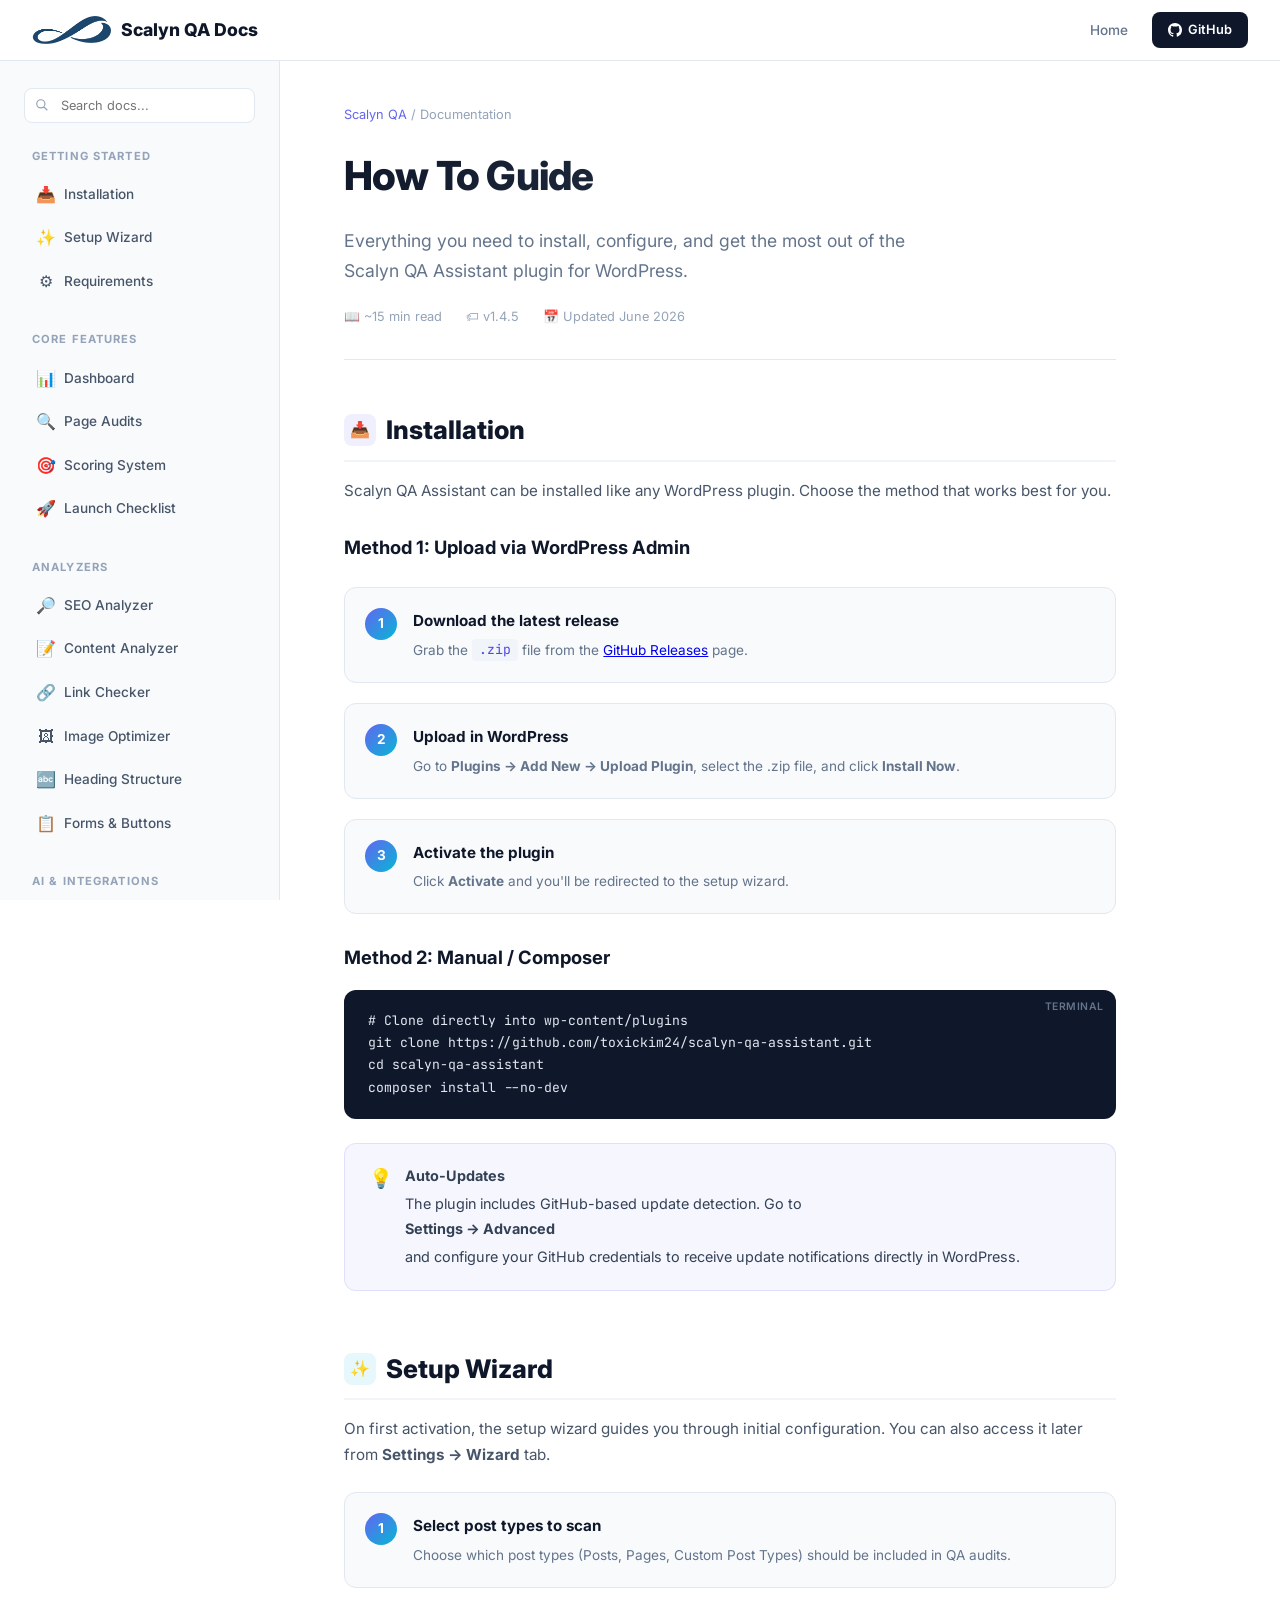
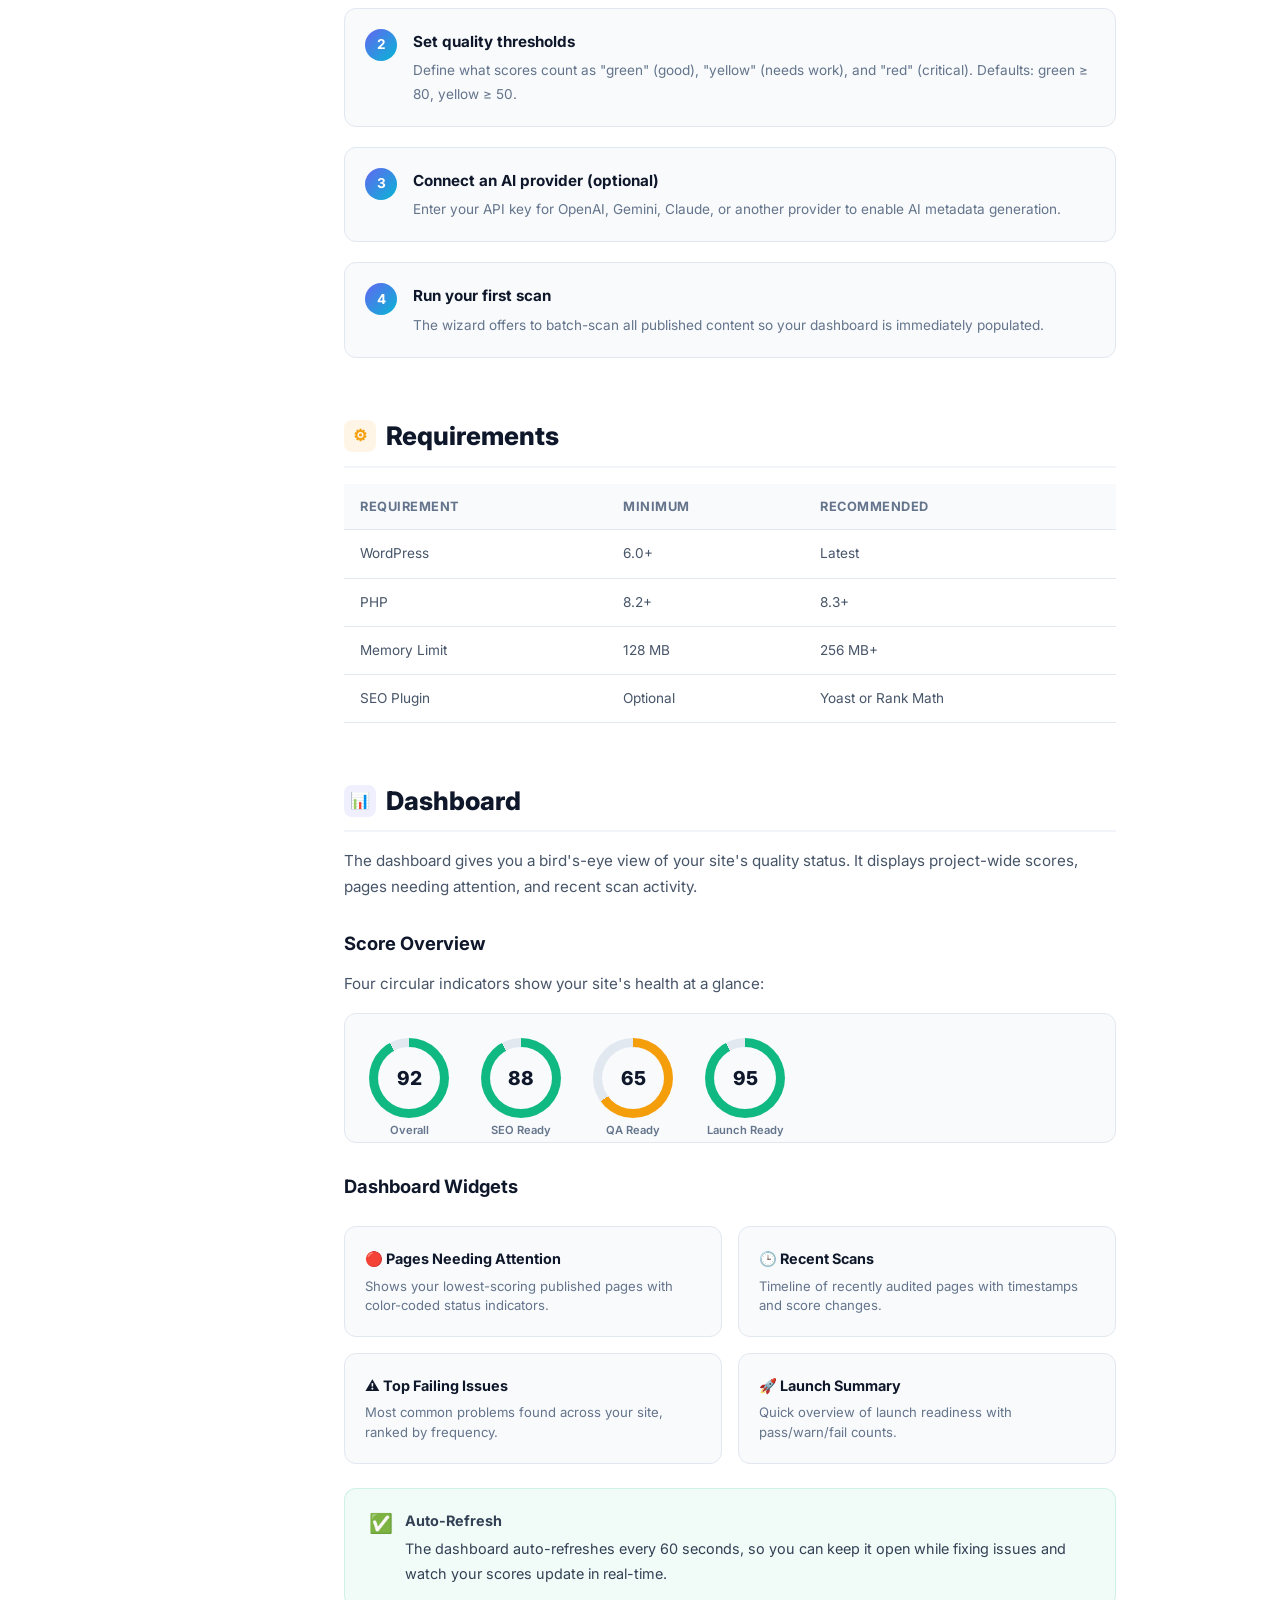
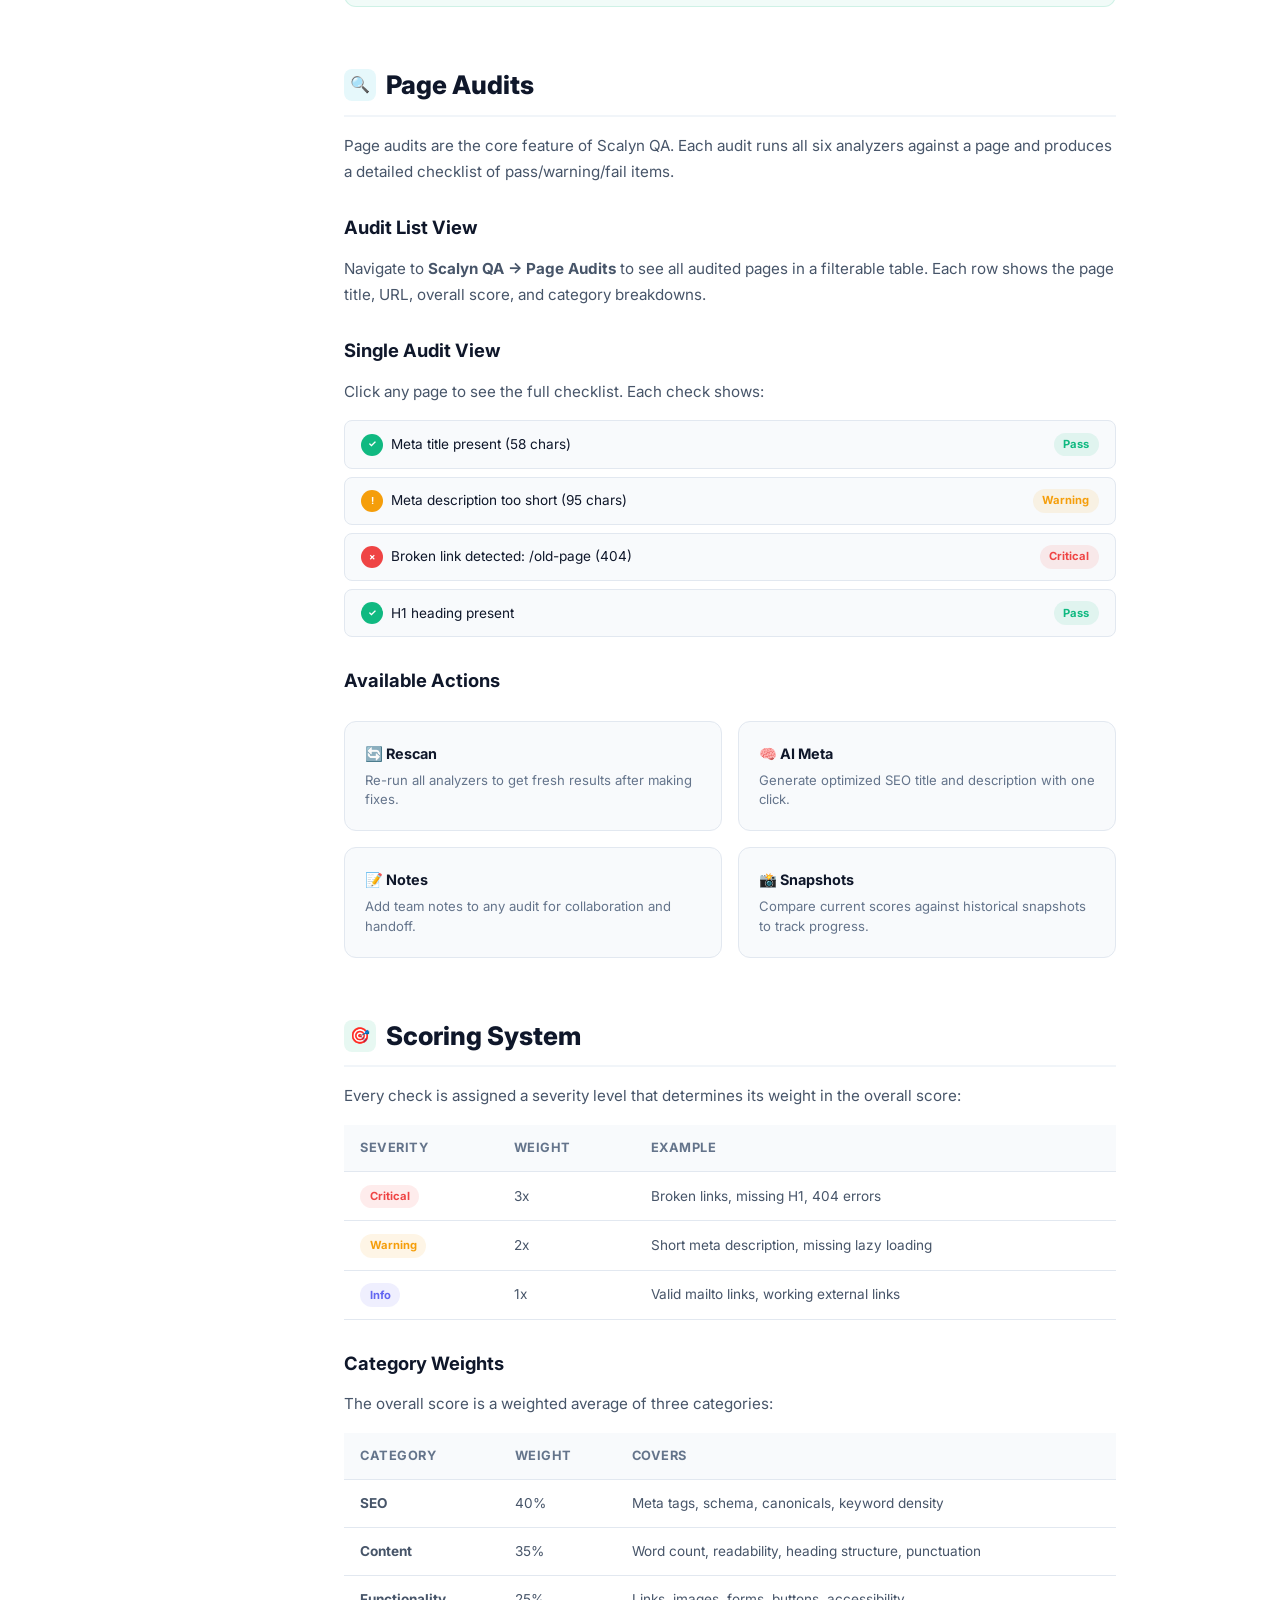
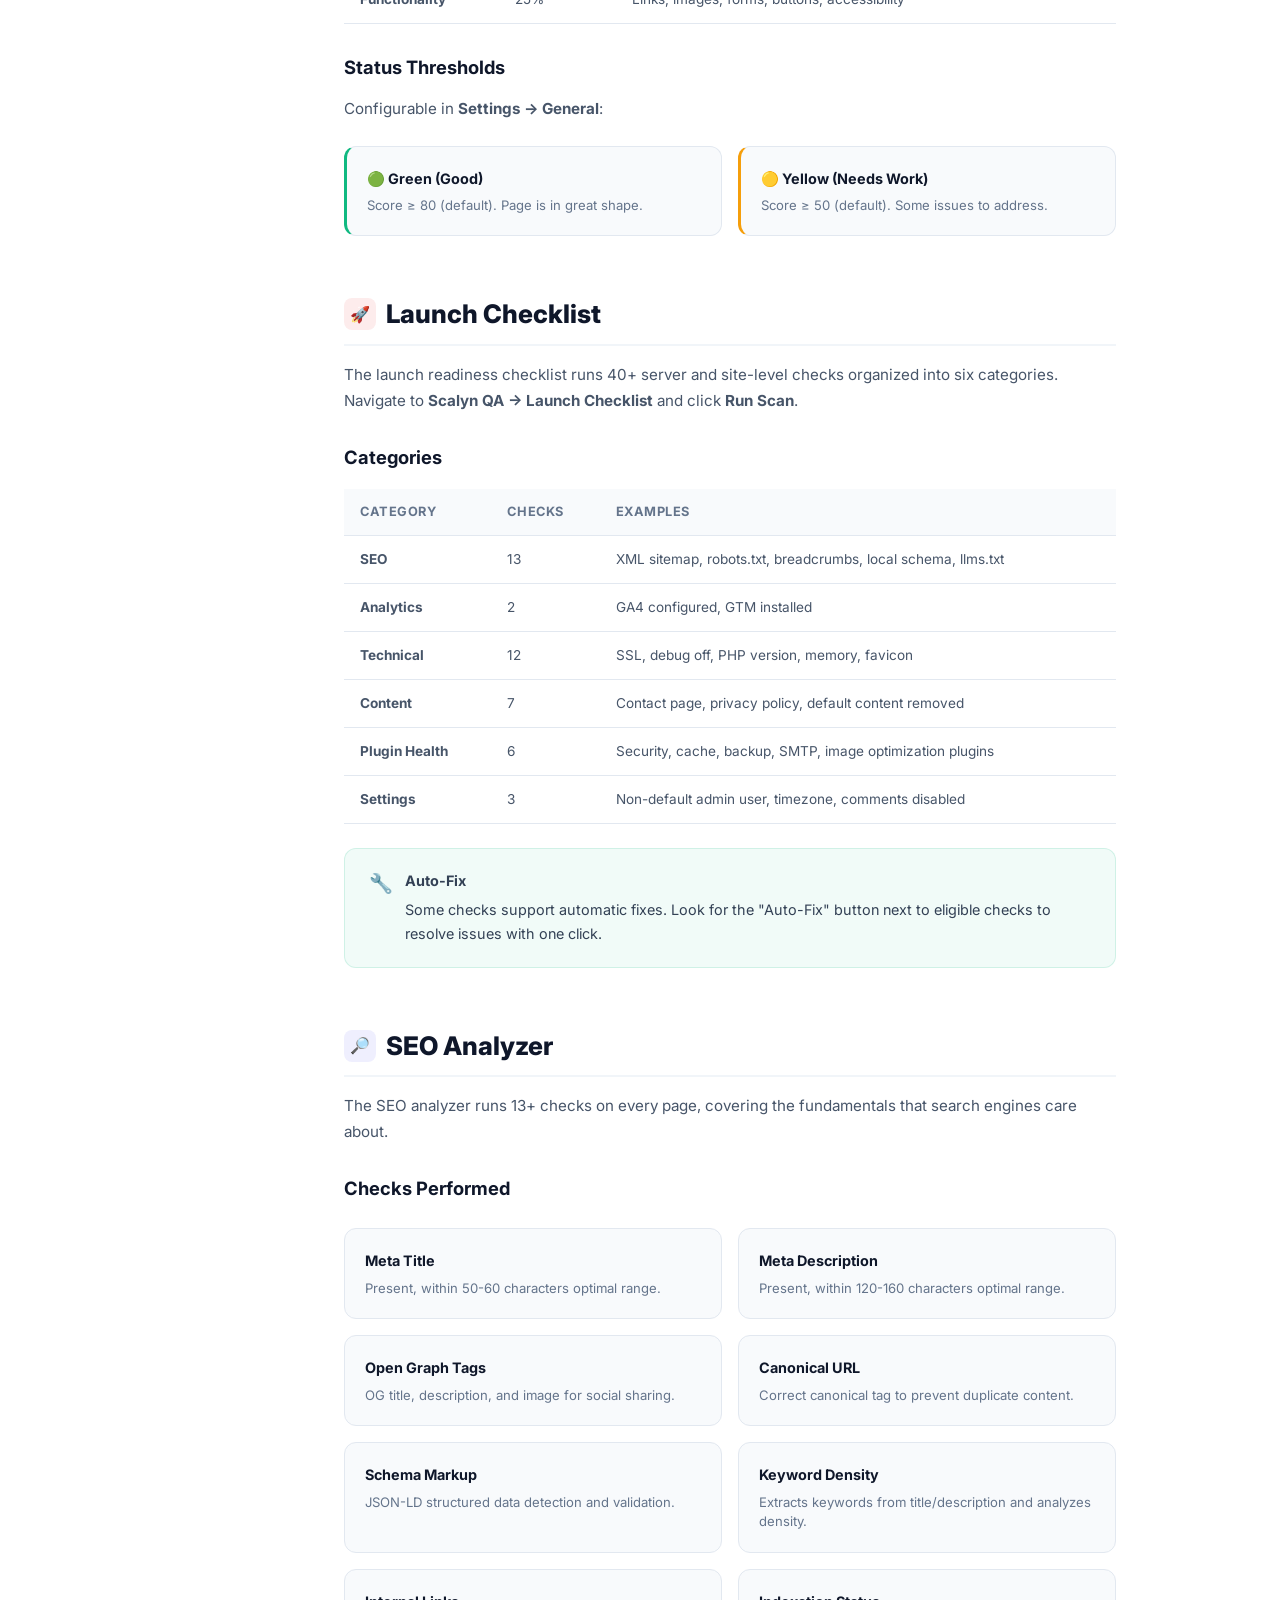
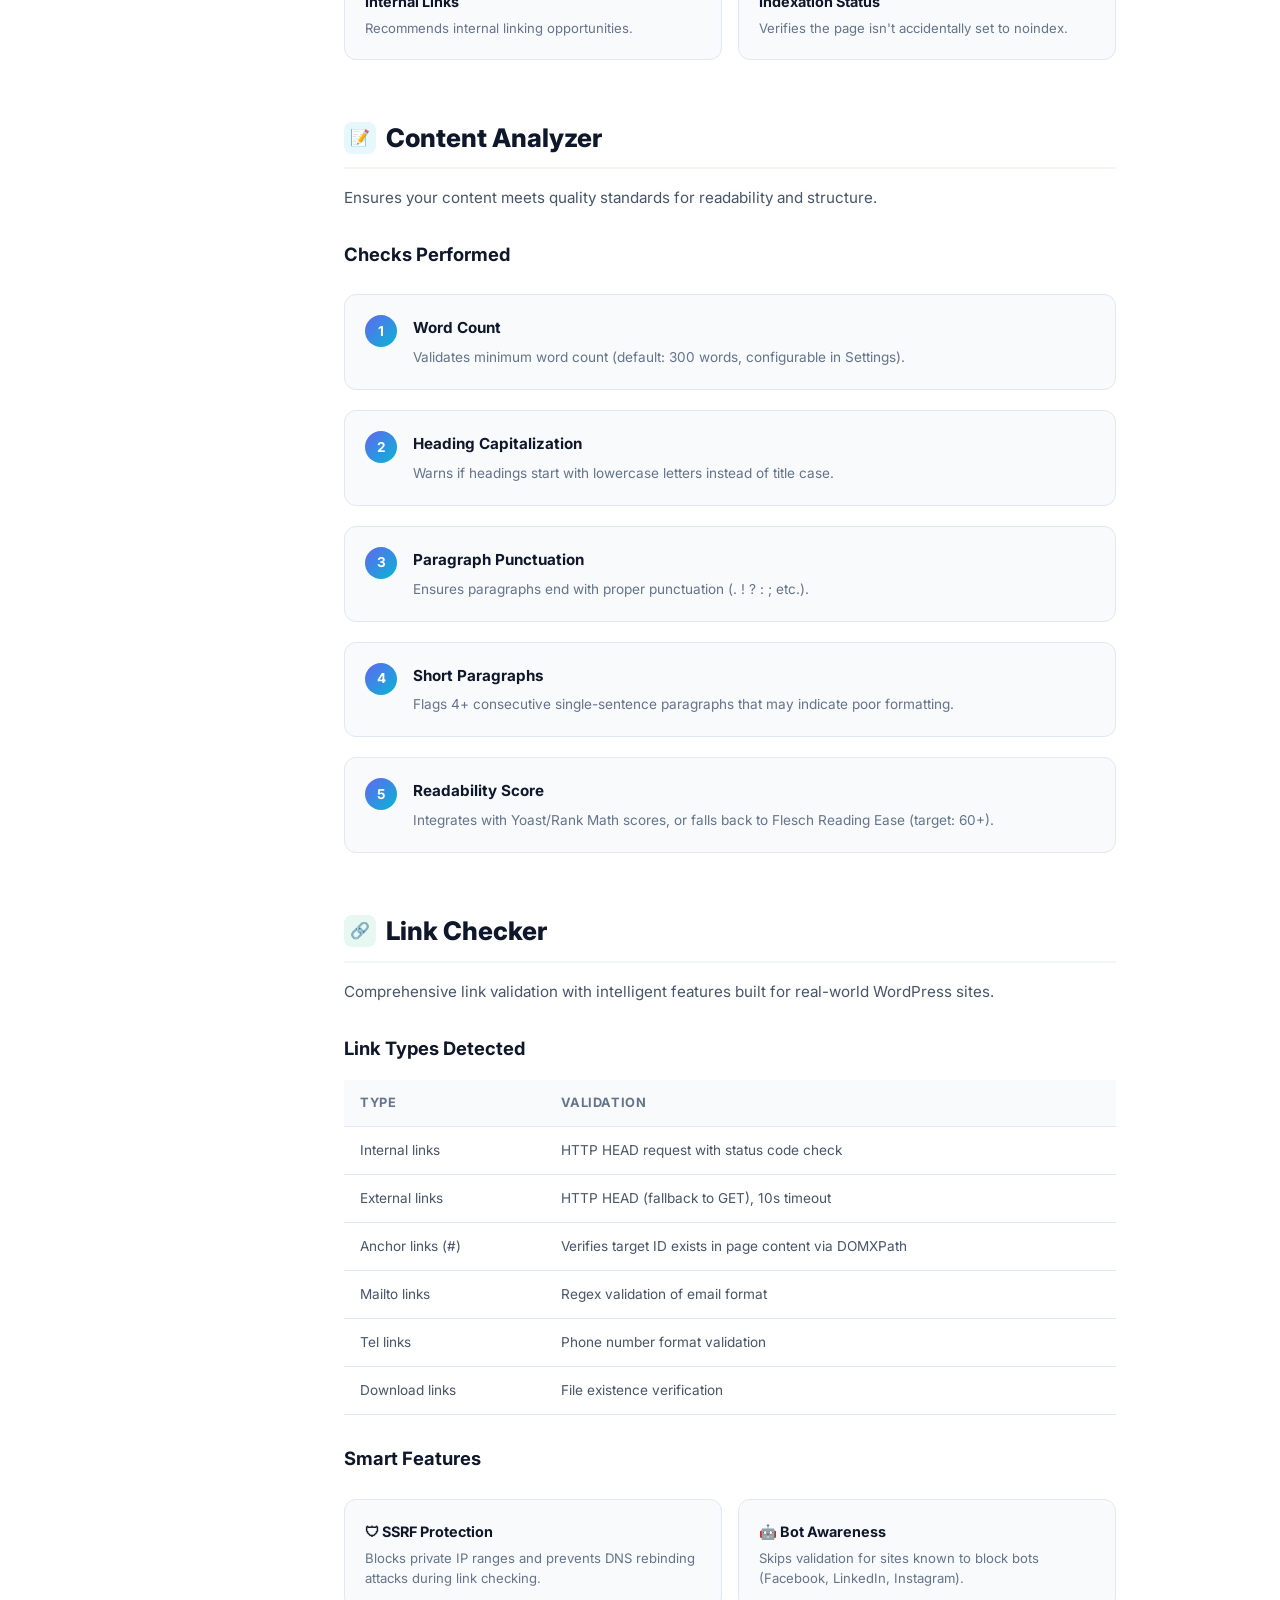
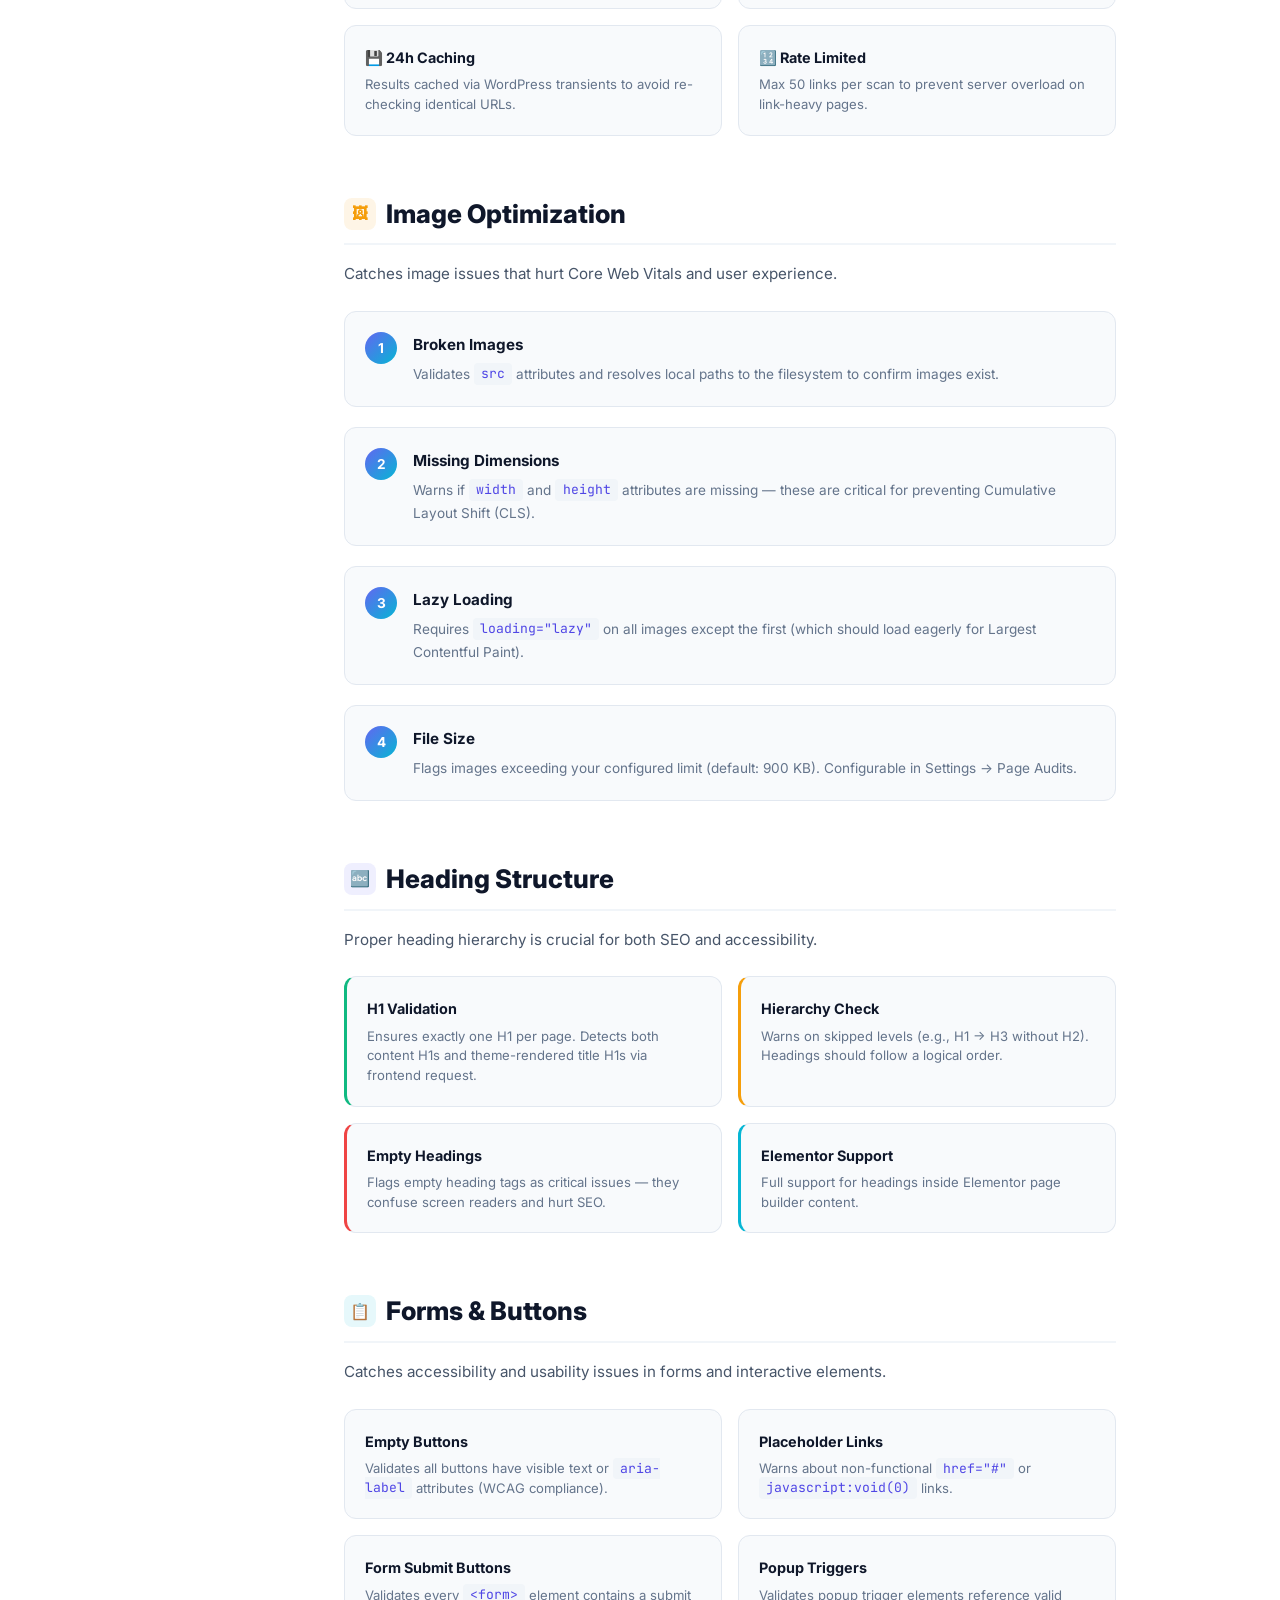
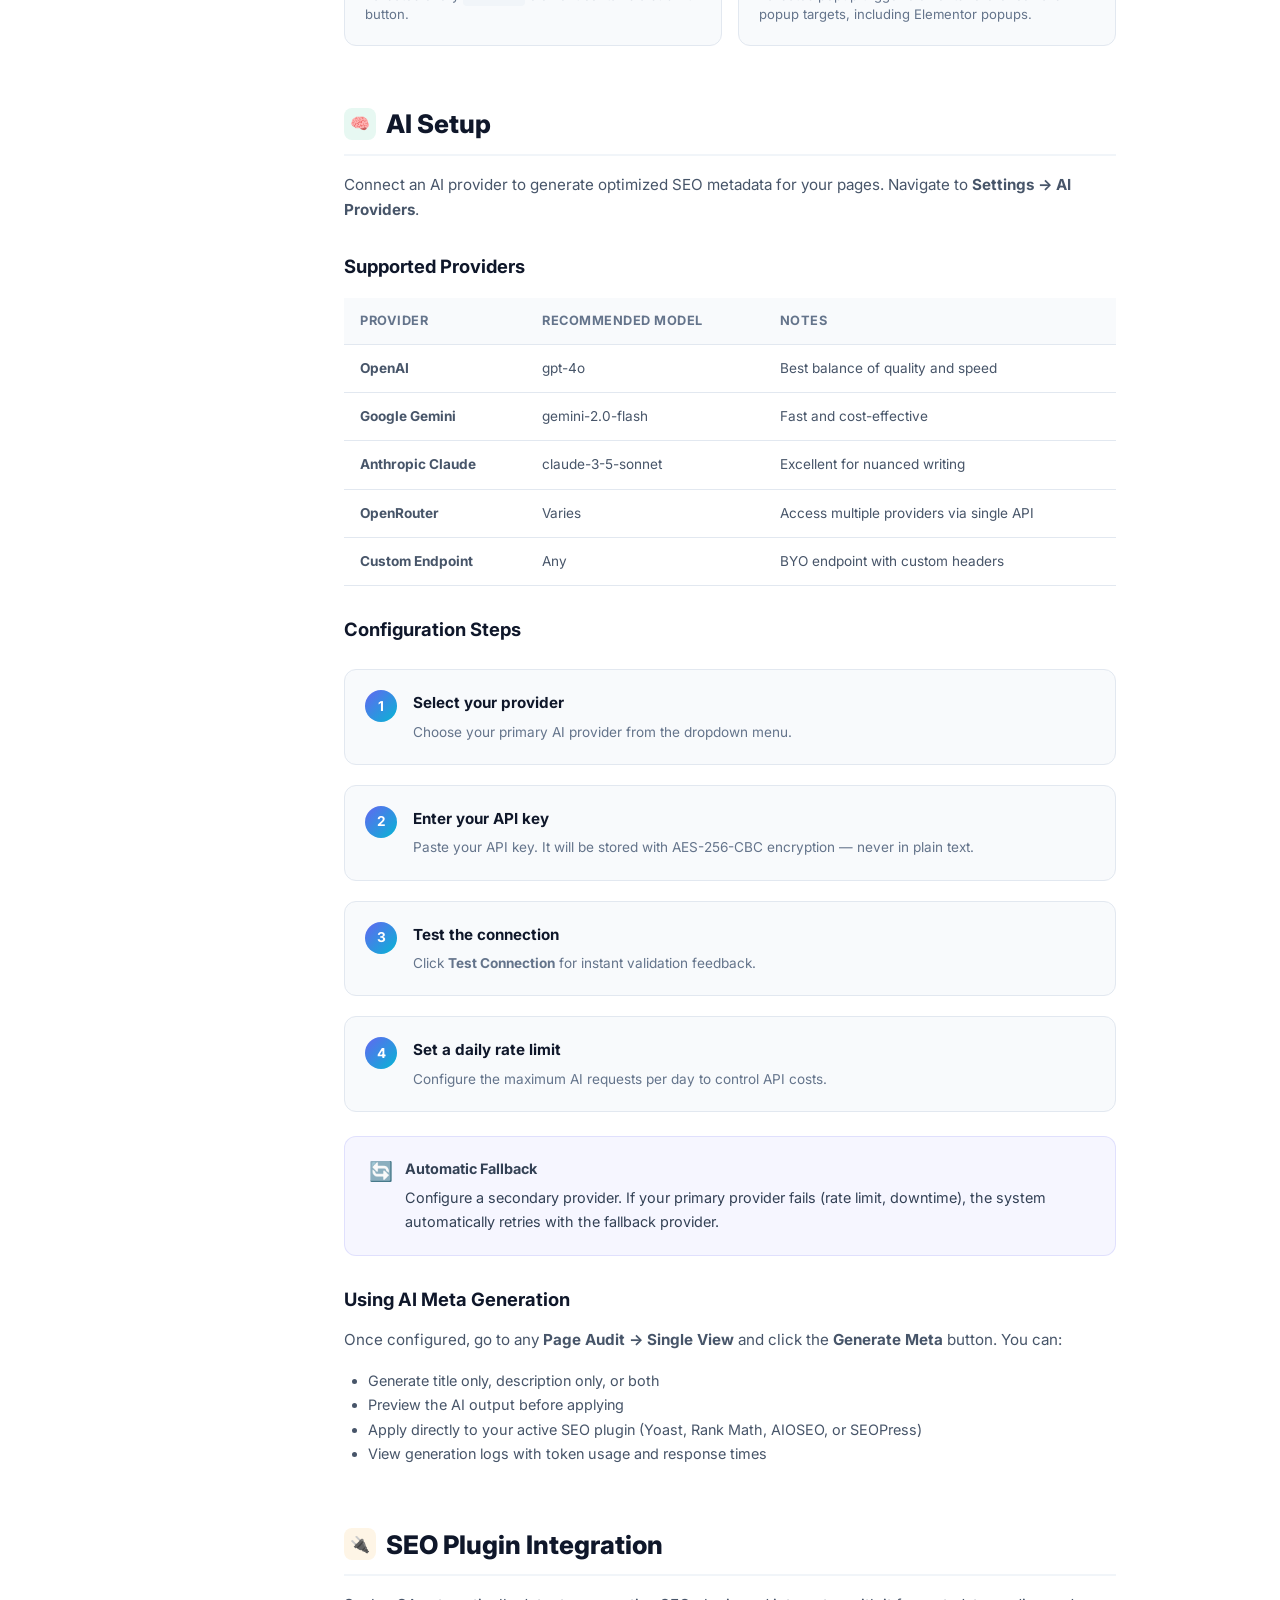
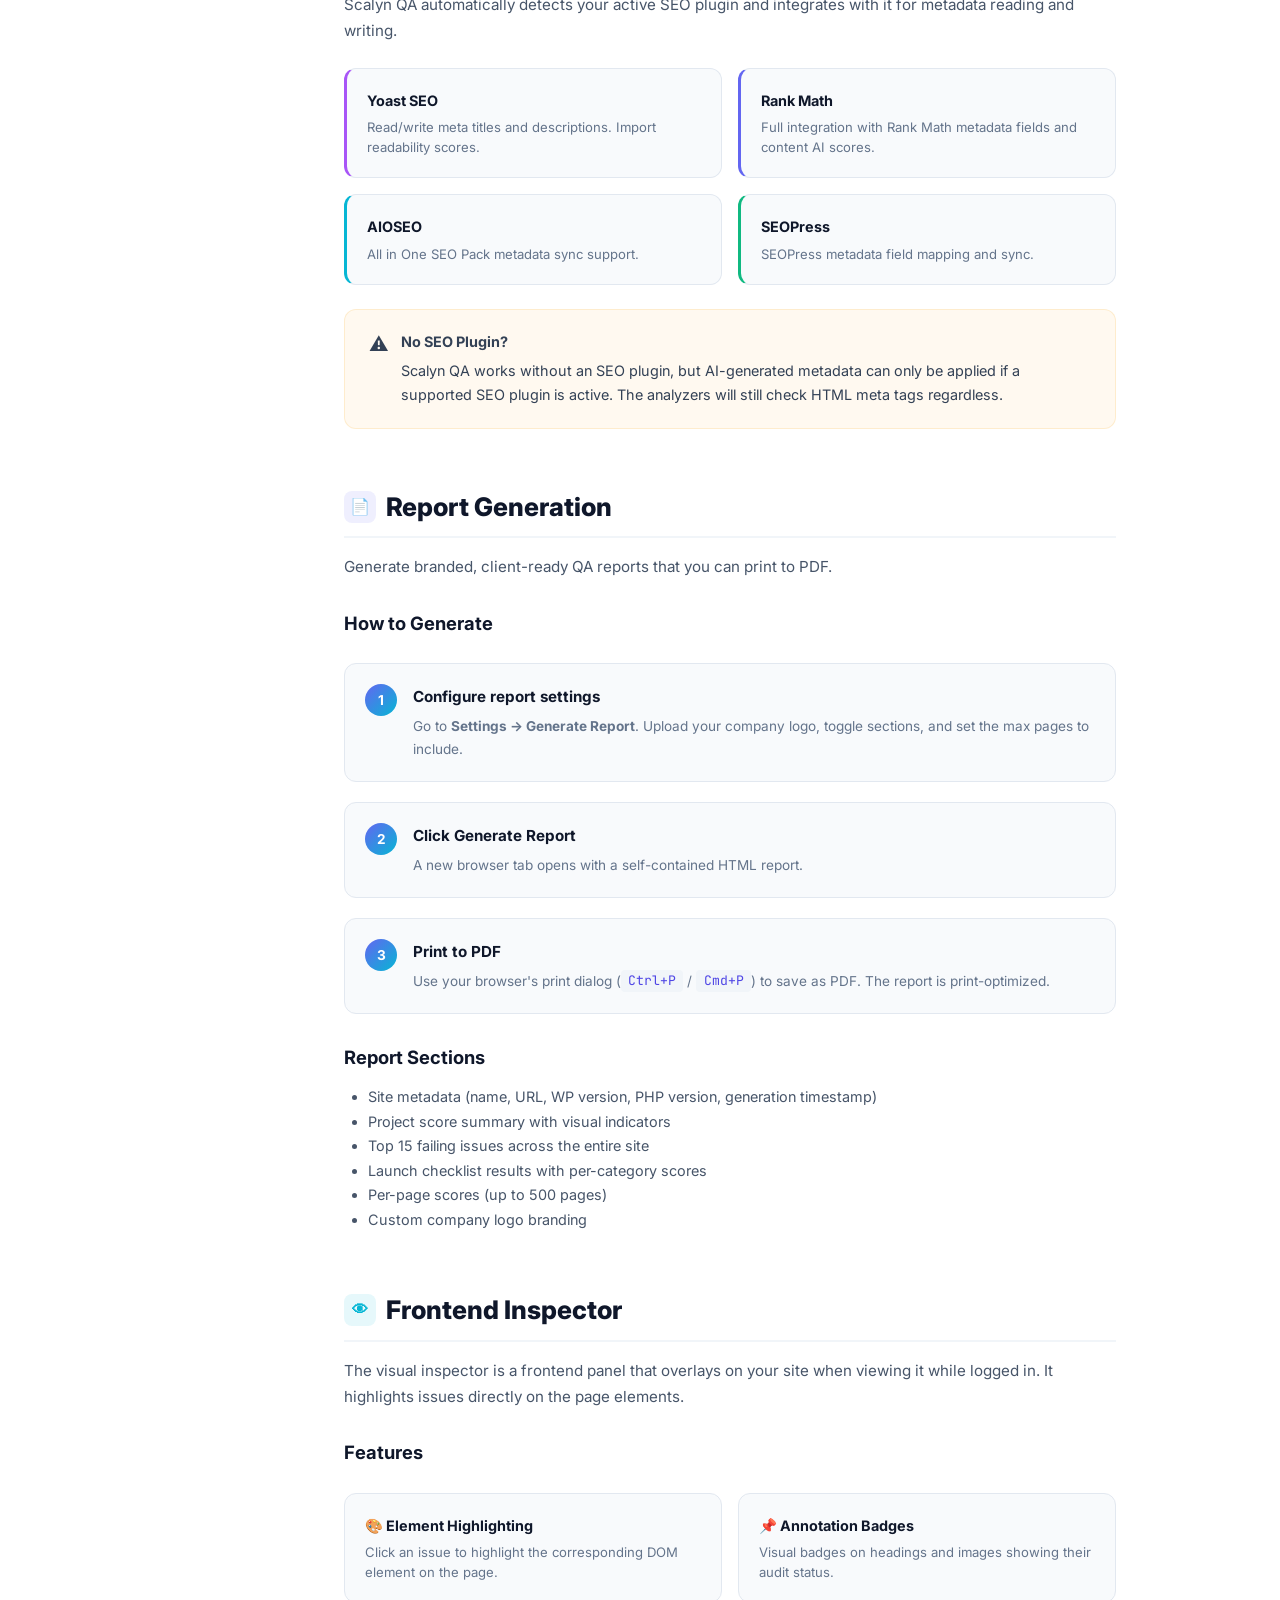
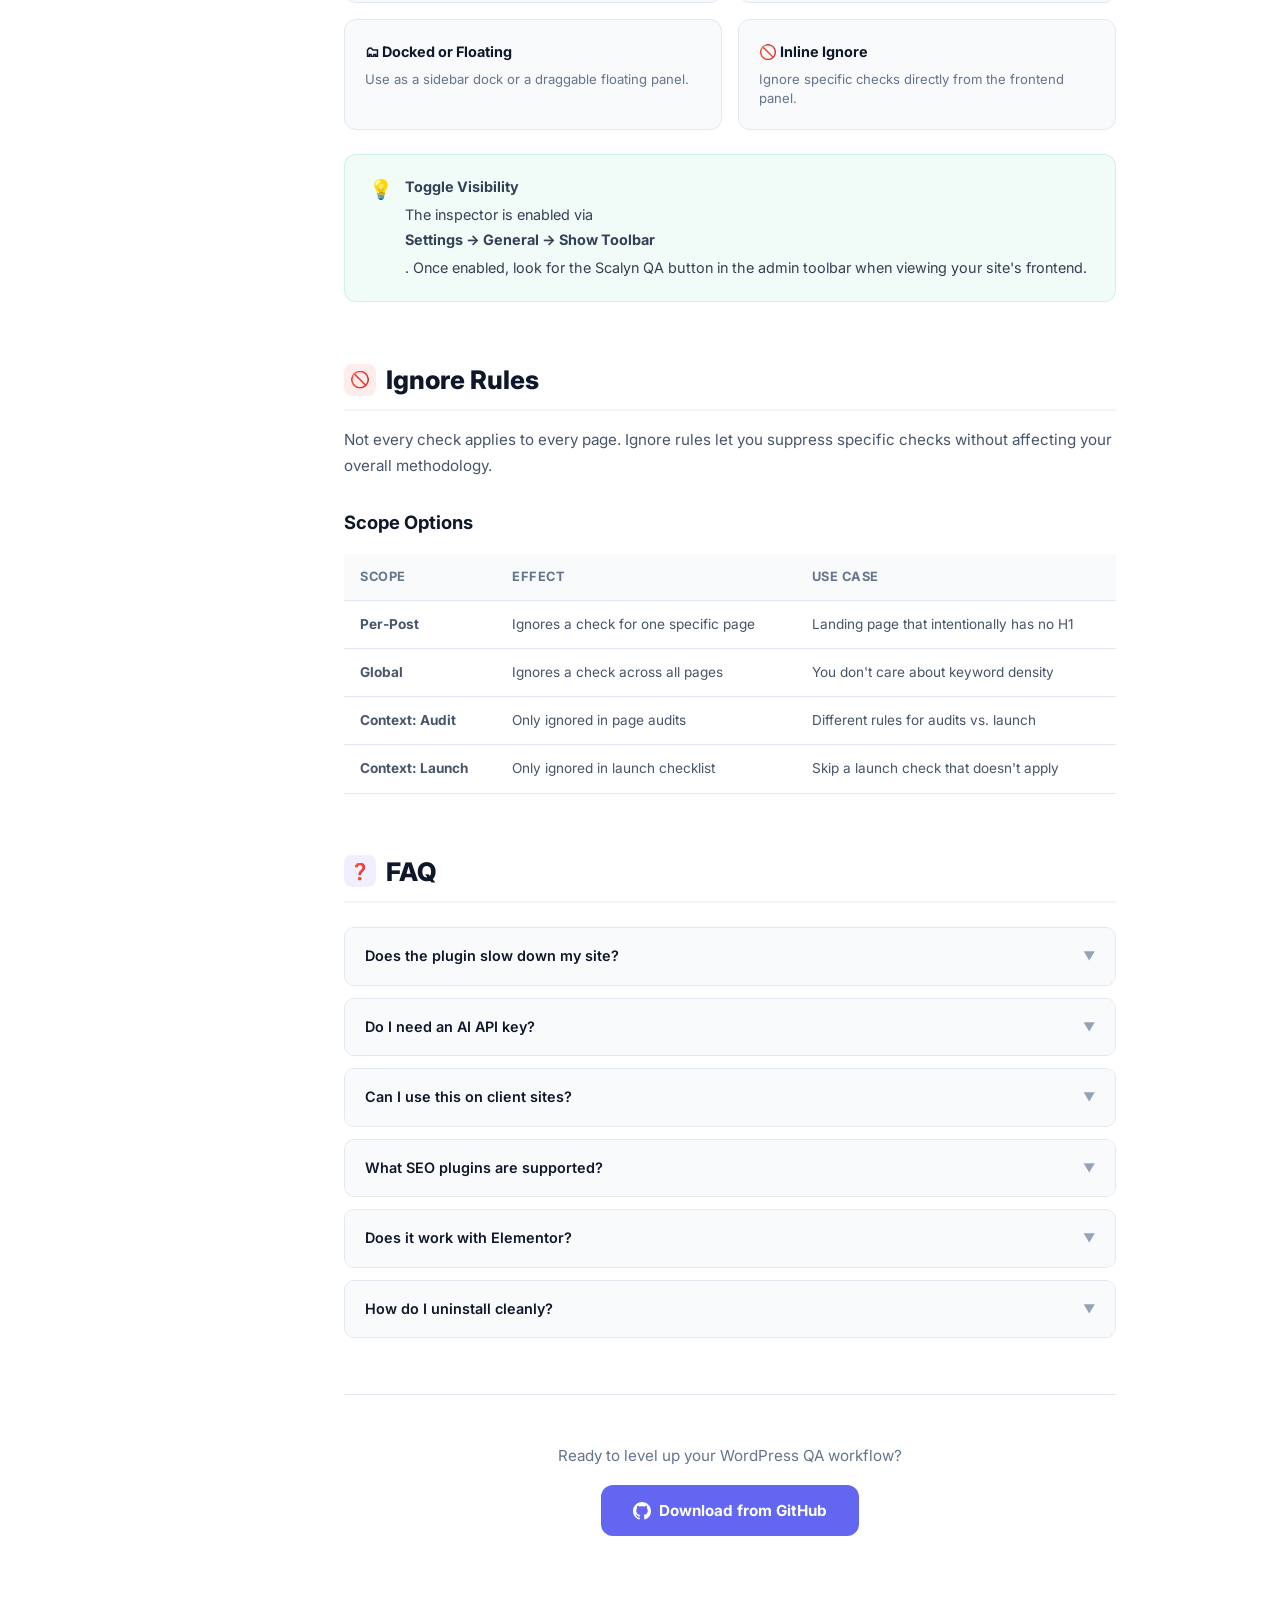
==== how-to-guide.html @ de5fc187 "feat: Add landing page and how-to-guide documentation pages Static HTML pages showcasing the plugin " ====
<!DOCTYPE html>
<html lang="en">
<head>
    <meta charset="UTF-8">
    <meta name="viewport" content="width=device-width, initial-scale=1.0">
    <title>How To Guide - Scalyn QA Assistant</title>
    <link rel="icon" type="image/png" href="assets/images/scalyn-icon.png">
    <link href="https://fonts.googleapis.com/css2?family=Inter:wght@300;400;500;600;700;800&family=JetBrains+Mono:wght@400;500&display=swap" rel="stylesheet">
    <style>
        :root {
            --primary: #6366f1;
            --primary-dark: #4f46e5;
            --primary-light: #818cf8;
            --accent: #06b6d4;
            --success: #10b981;
            --warning: #f59e0b;
            --danger: #ef4444;
            --dark: #0f172a;
            --dark-light: #1e293b;
            --gray-50: #f8fafc;
            --gray-100: #f1f5f9;
            --gray-200: #e2e8f0;
            --gray-300: #cbd5e1;
            --gray-400: #94a3b8;
            --gray-500: #64748b;
            --gray-600: #475569;
            --gray-700: #334155;
            --gray-800: #1e293b;
            --white: #ffffff;
        }

        * { margin: 0; padding: 0; box-sizing: border-box; }

        body {
            font-family: 'Inter', -apple-system, BlinkMacSystemFont, sans-serif;
            color: var(--dark);
            line-height: 1.7;
            background: var(--white);
        }

        /* ── Top Bar ── */
        .topbar {
            position: fixed;
            top: 0;
            left: 0;
            right: 0;
            z-index: 100;
            background: rgba(255,255,255,0.95);
            backdrop-filter: blur(20px);
            border-bottom: 1px solid var(--gray-200);
            padding: 0.75rem 2rem;
        }
        .topbar-inner {
            max-width: 1400px;
            margin: 0 auto;
            display: flex;
            justify-content: space-between;
            align-items: center;
        }
        .topbar-logo {
            display: flex;
            align-items: center;
            gap: 0.6rem;
            text-decoration: none;
            font-weight: 800;
            font-size: 1.1rem;
            color: var(--dark);
        }
        .topbar-logo img { height: 28px; }
        .topbar-links { display: flex; gap: 1.5rem; align-items: center; }
        .topbar-links a {
            text-decoration: none;
            color: var(--gray-500);
            font-size: 0.85rem;
            font-weight: 500;
            transition: color 0.2s;
        }
        .topbar-links a:hover { color: var(--primary); }
        .topbar-github {
            display: inline-flex;
            align-items: center;
            gap: 0.4rem;
            background: var(--dark);
            color: var(--white) !important;
            padding: 0.45rem 1rem;
            border-radius: 8px;
            font-weight: 600 !important;
            font-size: 0.8rem !important;
            transition: all 0.2s !important;
        }
        .topbar-github:hover { background: var(--gray-700) !important; }

        /* ── Layout ── */
        .layout {
            display: grid;
            grid-template-columns: 280px 1fr;
            max-width: 1400px;
            margin: 0 auto;
            min-height: 100vh;
            padding-top: 56px;
        }

        /* ── Sidebar ── */
        .sidebar {
            position: sticky;
            top: 56px;
            height: calc(100vh - 56px);
            overflow-y: auto;
            padding: 2rem 1.5rem;
            border-right: 1px solid var(--gray-200);
            background: var(--gray-50);
        }
        .sidebar::-webkit-scrollbar { width: 4px; }
        .sidebar::-webkit-scrollbar-thumb { background: var(--gray-300); border-radius: 4px; }
        .sidebar-search {
            position: relative;
            margin-bottom: 1.5rem;
        }
        .sidebar-search input {
            width: 100%;
            padding: 0.55rem 0.75rem 0.55rem 2.25rem;
            border: 1px solid var(--gray-200);
            border-radius: 8px;
            font-size: 0.8rem;
            font-family: inherit;
            background: var(--white);
            outline: none;
            transition: border-color 0.2s;
        }
        .sidebar-search input:focus { border-color: var(--primary); }
        .sidebar-search svg {
            position: absolute;
            left: 0.7rem;
            top: 50%;
            transform: translateY(-50%);
            color: var(--gray-400);
        }
        .sidebar-group { margin-bottom: 1.75rem; }
        .sidebar-group-title {
            font-size: 0.7rem;
            text-transform: uppercase;
            letter-spacing: 0.1em;
            color: var(--gray-400);
            font-weight: 700;
            margin-bottom: 0.5rem;
            padding-left: 0.5rem;
        }
        .sidebar-link {
            display: flex;
            align-items: center;
            gap: 0.5rem;
            padding: 0.45rem 0.75rem;
            border-radius: 8px;
            text-decoration: none;
            color: var(--gray-600);
            font-size: 0.85rem;
            font-weight: 500;
            transition: all 0.15s;
            margin-bottom: 2px;
        }
        .sidebar-link:hover { background: var(--gray-200); color: var(--dark); }
        .sidebar-link.active {
            background: rgba(99,102,241,0.1);
            color: var(--primary);
            font-weight: 600;
        }
        .sidebar-link .link-icon { font-size: 1rem; width: 20px; text-align: center; }

        /* ── Main Content ── */
        .main {
            padding: 3rem 4rem;
            max-width: 900px;
        }

        /* Hero Header */
        .guide-hero {
            margin-bottom: 3rem;
            padding-bottom: 2rem;
            border-bottom: 1px solid var(--gray-200);
        }
        .guide-hero .breadcrumb {
            font-size: 0.8rem;
            color: var(--gray-400);
            margin-bottom: 1rem;
        }
        .guide-hero .breadcrumb a {
            color: var(--primary);
            text-decoration: none;
        }
        .guide-hero h1 {
            font-size: 2.5rem;
            font-weight: 800;
            letter-spacing: -0.02em;
            margin-bottom: 1rem;
            background: linear-gradient(135deg, var(--dark), var(--gray-700));
            -webkit-background-clip: text;
            -webkit-text-fill-color: transparent;
            background-clip: text;
        }
        .guide-hero p {
            font-size: 1.1rem;
            color: var(--gray-500);
            max-width: 600px;
            line-height: 1.7;
        }
        .guide-meta {
            display: flex;
            gap: 1.5rem;
            margin-top: 1.25rem;
            font-size: 0.8rem;
            color: var(--gray-400);
        }
        .guide-meta span {
            display: flex;
            align-items: center;
            gap: 0.35rem;
        }

        /* ── Content Sections ── */
        .content-section {
            margin-bottom: 3.5rem;
            scroll-margin-top: 80px;
        }
        .content-section h2 {
            font-size: 1.6rem;
            font-weight: 800;
            margin-bottom: 1rem;
            padding-bottom: 0.5rem;
            border-bottom: 2px solid var(--gray-100);
            display: flex;
            align-items: center;
            gap: 0.6rem;
        }
        .content-section h2 .section-icon {
            width: 32px;
            height: 32px;
            border-radius: 8px;
            display: flex;
            align-items: center;
            justify-content: center;
            font-size: 1rem;
            flex-shrink: 0;
        }
        .content-section h3 {
            font-size: 1.15rem;
            font-weight: 700;
            margin: 1.75rem 0 0.75rem;
            color: var(--dark);
        }
        .content-section p {
            color: var(--gray-600);
            margin-bottom: 1rem;
            font-size: 0.95rem;
        }

        /* Numbered steps */
        .steps-list {
            counter-reset: step;
            display: flex;
            flex-direction: column;
            gap: 1.25rem;
            margin: 1.5rem 0;
        }
        .step-item {
            counter-increment: step;
            display: flex;
            gap: 1rem;
            align-items: flex-start;
            padding: 1.25rem;
            background: var(--gray-50);
            border-radius: 12px;
            border: 1px solid var(--gray-200);
            transition: all 0.2s;
        }
        .step-item:hover {
            border-color: var(--primary-light);
            background: rgba(99,102,241,0.02);
        }
        .step-item::before {
            content: counter(step);
            width: 32px;
            height: 32px;
            border-radius: 50%;
            background: linear-gradient(135deg, var(--primary), var(--accent));
            color: var(--white);
            display: flex;
            align-items: center;
            justify-content: center;
            font-weight: 700;
            font-size: 0.85rem;
            flex-shrink: 0;
        }
        .step-item-content h4 {
            font-size: 0.95rem;
            font-weight: 700;
            margin-bottom: 0.3rem;
        }
        .step-item-content p {
            font-size: 0.85rem;
            color: var(--gray-500);
            margin: 0;
        }

        /* Code blocks */
        code {
            font-family: 'JetBrains Mono', monospace;
            font-size: 0.82rem;
            background: var(--gray-100);
            padding: 0.15rem 0.45rem;
            border-radius: 4px;
            color: var(--primary-dark);
        }
        pre {
            background: var(--dark);
            color: #e2e8f0;
            padding: 1.25rem 1.5rem;
            border-radius: 12px;
            overflow-x: auto;
            margin: 1rem 0 1.5rem;
            font-family: 'JetBrains Mono', monospace;
            font-size: 0.8rem;
            line-height: 1.7;
            position: relative;
        }
        pre code {
            background: none;
            padding: 0;
            color: inherit;
        }
        .code-label {
            position: absolute;
            top: 0.5rem;
            right: 0.75rem;
            font-size: 0.65rem;
            text-transform: uppercase;
            letter-spacing: 0.05em;
            color: var(--gray-500);
            font-family: 'Inter', sans-serif;
            font-weight: 600;
        }

        /* Callout boxes */
        .callout {
            padding: 1.25rem 1.5rem;
            border-radius: 12px;
            margin: 1.5rem 0;
            display: flex;
            gap: 0.75rem;
            align-items: flex-start;
            font-size: 0.9rem;
        }
        .callout-icon {
            font-size: 1.2rem;
            flex-shrink: 0;
            line-height: 1.5;
        }
        .callout-content { flex: 1; }
        .callout-content strong { display: block; margin-bottom: 0.25rem; }
        .callout-info {
            background: rgba(99,102,241,0.06);
            border: 1px solid rgba(99,102,241,0.15);
            color: var(--gray-700);
        }
        .callout-tip {
            background: rgba(16,185,129,0.06);
            border: 1px solid rgba(16,185,129,0.15);
            color: var(--gray-700);
        }
        .callout-warning {
            background: rgba(245,158,11,0.06);
            border: 1px solid rgba(245,158,11,0.15);
            color: var(--gray-700);
        }

        /* Tables */
        table {
            width: 100%;
            border-collapse: collapse;
            margin: 1rem 0 1.5rem;
            font-size: 0.85rem;
        }
        th, td {
            padding: 0.75rem 1rem;
            text-align: left;
            border-bottom: 1px solid var(--gray-200);
        }
        th {
            background: var(--gray-50);
            font-weight: 700;
            font-size: 0.8rem;
            text-transform: uppercase;
            letter-spacing: 0.04em;
            color: var(--gray-500);
        }
        td { color: var(--gray-600); }
        tr:hover td { background: var(--gray-50); }

        /* Feature cards (grid) */
        .feature-grid {
            display: grid;
            grid-template-columns: repeat(2, 1fr);
            gap: 1rem;
            margin: 1.5rem 0;
        }
        .feature-mini {
            padding: 1.25rem;
            background: var(--gray-50);
            border-radius: 12px;
            border: 1px solid var(--gray-200);
        }
        .feature-mini h4 {
            font-size: 0.9rem;
            font-weight: 700;
            margin-bottom: 0.3rem;
            display: flex;
            align-items: center;
            gap: 0.4rem;
        }
        .feature-mini p {
            font-size: 0.82rem;
            color: var(--gray-500);
            margin: 0;
            line-height: 1.5;
        }

        /* Badge */
        .badge {
            display: inline-flex;
            align-items: center;
            padding: 0.15rem 0.6rem;
            border-radius: 100px;
            font-size: 0.7rem;
            font-weight: 700;
        }
        .badge-green { background: rgba(16,185,129,0.1); color: var(--success); }
        .badge-amber { background: rgba(245,158,11,0.1); color: var(--warning); }
        .badge-red { background: rgba(239,68,68,0.1); color: var(--danger); }
        .badge-purple { background: rgba(99,102,241,0.1); color: var(--primary); }

        /* Score visual */
        .score-demo {
            display: flex;
            gap: 2rem;
            padding: 1.5rem;
            background: var(--gray-50);
            border-radius: 12px;
            border: 1px solid var(--gray-200);
            margin: 1rem 0 1.5rem;
            align-items: center;
            flex-wrap: wrap;
        }
        .score-ring {
            width: 80px;
            height: 80px;
            border-radius: 50%;
            display: flex;
            align-items: center;
            justify-content: center;
            font-weight: 800;
            font-size: 1.3rem;
            color: var(--white);
            position: relative;
        }
        .score-ring::after {
            content: attr(data-label);
            position: absolute;
            bottom: -22px;
            font-size: 0.7rem;
            color: var(--gray-500);
            font-weight: 600;
            white-space: nowrap;
        }
        .ring-green { background: conic-gradient(var(--success) 0% 92%, var(--gray-200) 92%); }
        .ring-yellow { background: conic-gradient(var(--warning) 0% 65%, var(--gray-200) 65%); }
        .ring-red { background: conic-gradient(var(--danger) 0% 35%, var(--gray-200) 35%); }
        .score-ring .inner {
            width: 62px;
            height: 62px;
            background: var(--gray-50);
            border-radius: 50%;
            display: flex;
            align-items: center;
            justify-content: center;
            font-size: 1.2rem;
            color: var(--dark);
        }

        /* Check list visual */
        .check-list-visual {
            display: flex;
            flex-direction: column;
            gap: 0.5rem;
            margin: 1rem 0 1.5rem;
        }
        .check-list-row {
            display: flex;
            align-items: center;
            justify-content: space-between;
            padding: 0.7rem 1rem;
            background: var(--gray-50);
            border-radius: 8px;
            border: 1px solid var(--gray-200);
            font-size: 0.85rem;
        }
        .check-list-row .name {
            display: flex;
            align-items: center;
            gap: 0.5rem;
        }
        .check-dot {
            width: 22px;
            height: 22px;
            border-radius: 50%;
            display: flex;
            align-items: center;
            justify-content: center;
            font-size: 0.6rem;
            font-weight: 700;
            color: var(--white);
        }
        .dot-pass { background: var(--success); }
        .dot-warn { background: var(--warning); }
        .dot-fail { background: var(--danger); }

        /* FAQ accordion */
        .faq-list { margin: 1.5rem 0; }
        .faq-item {
            border: 1px solid var(--gray-200);
            border-radius: 10px;
            margin-bottom: 0.75rem;
            overflow: hidden;
        }
        .faq-question {
            padding: 1rem 1.25rem;
            font-weight: 600;
            font-size: 0.9rem;
            cursor: pointer;
            display: flex;
            justify-content: space-between;
            align-items: center;
            background: var(--gray-50);
            transition: background 0.2s;
            user-select: none;
        }
        .faq-question:hover { background: var(--gray-100); }
        .faq-question .arrow {
            transition: transform 0.3s;
            font-size: 0.75rem;
            color: var(--gray-400);
        }
        .faq-item.open .faq-question .arrow { transform: rotate(180deg); }
        .faq-answer {
            max-height: 0;
            overflow: hidden;
            transition: max-height 0.3s ease;
        }
        .faq-answer-inner {
            padding: 1rem 1.25rem;
            font-size: 0.85rem;
            color: var(--gray-600);
            line-height: 1.7;
        }
        .faq-item.open .faq-answer { max-height: 500px; }

        /* Responsive */
        @media (max-width: 1024px) {
            .layout { grid-template-columns: 1fr; }
            .sidebar { display: none; }
            .main { padding: 2rem 1.5rem; }
        }
        @media (max-width: 640px) {
            .guide-hero h1 { font-size: 1.75rem; }
            .feature-grid { grid-template-columns: 1fr; }
            .score-demo { justify-content: center; }
            .topbar-links { gap: 0.75rem; }
        }

        /* Mobile sidebar toggle */
        .sidebar-toggle {
            display: none;
            position: fixed;
            bottom: 1.5rem;
            right: 1.5rem;
            z-index: 200;
            width: 48px;
            height: 48px;
            border-radius: 50%;
            background: var(--primary);
            color: var(--white);
            border: none;
            font-size: 1.25rem;
            cursor: pointer;
            box-shadow: 0 4px 15px rgba(99,102,241,0.4);
        }
        @media (max-width: 1024px) {
            .sidebar-toggle { display: flex; align-items: center; justify-content: center; }
            .sidebar.mobile-open {
                display: block;
                position: fixed;
                top: 56px;
                left: 0;
                bottom: 0;
                width: 300px;
                z-index: 150;
                box-shadow: 4px 0 15px rgba(0,0,0,0.1);
            }
        }
    </style>
</head>
<body>

<!-- Top Bar -->
<header class="topbar">
    <div class="topbar-inner">
        <a href="landing-page.html" class="topbar-logo">
            <img src="assets/images/scalyn-icon.png" alt="Scalyn">
            Scalyn QA Docs
        </a>
        <div class="topbar-links">
            <a href="landing-page.html">Home</a>
            <a href="https://github.com/toxickim24/scalyn-qa-assistant" class="topbar-github">
                <svg width="14" height="14" fill="currentColor" viewBox="0 0 16 16"><path d="M8 0C3.58 0 0 3.58 0 8c0 3.54 2.29 6.53 5.47 7.59.4.07.55-.17.55-.38 0-.19-.01-.82-.01-1.49-2.01.37-2.53-.49-2.69-.94-.09-.23-.48-.94-.82-1.13-.28-.15-.68-.52-.01-.53.63-.01 1.08.58 1.23.82.72 1.21 1.87.87 2.33.66.07-.52.28-.87.51-1.07-1.78-.2-3.64-.89-3.64-3.95 0-.87.31-1.59.82-2.15-.08-.2-.36-1.02.08-2.12 0 0 .67-.21 2.2.82.64-.18 1.32-.27 2-.27.68 0 1.36.09 2 .27 1.53-1.04 2.2-.82 2.2-.82.44 1.1.16 1.92.08 2.12.51.56.82 1.27.82 2.15 0 3.07-1.87 3.75-3.65 3.95.29.25.54.73.54 1.48 0 1.07-.01 1.93-.01 2.2 0 .21.15.46.55.38A8.013 8.013 0 0016 8c0-4.42-3.58-8-8-8z"/></svg>
                GitHub
            </a>
        </div>
    </div>
</header>

<div class="layout">
    <!-- Sidebar -->
    <aside class="sidebar" id="sidebar">
        <div class="sidebar-search">
            <svg width="14" height="14" fill="none" stroke="currentColor" stroke-width="2" viewBox="0 0 24 24"><path d="M21 21l-6-6m2-5a7 7 0 11-14 0 7 7 0 0114 0z"/></svg>
            <input type="text" placeholder="Search docs..." id="sidebarSearch">
        </div>

        <div class="sidebar-group">
            <div class="sidebar-group-title">Getting Started</div>
            <a href="#installation" class="sidebar-link active"><span class="link-icon">&#x1F4E5;</span> Installation</a>
            <a href="#setup-wizard" class="sidebar-link"><span class="link-icon">&#x2728;</span> Setup Wizard</a>
            <a href="#requirements" class="sidebar-link"><span class="link-icon">&#x2699;</span> Requirements</a>
        </div>
        <div class="sidebar-group">
            <div class="sidebar-group-title">Core Features</div>
            <a href="#dashboard" class="sidebar-link"><span class="link-icon">&#x1F4CA;</span> Dashboard</a>
            <a href="#page-audits" class="sidebar-link"><span class="link-icon">&#x1F50D;</span> Page Audits</a>
            <a href="#scoring" class="sidebar-link"><span class="link-icon">&#x1F3AF;</span> Scoring System</a>
            <a href="#launch-checklist" class="sidebar-link"><span class="link-icon">&#x1F680;</span> Launch Checklist</a>
        </div>
        <div class="sidebar-group">
            <div class="sidebar-group-title">Analyzers</div>
            <a href="#seo-analyzer" class="sidebar-link"><span class="link-icon">&#x1F50E;</span> SEO Analyzer</a>
            <a href="#content-analyzer" class="sidebar-link"><span class="link-icon">&#x1F4DD;</span> Content Analyzer</a>
            <a href="#link-checker" class="sidebar-link"><span class="link-icon">&#x1F517;</span> Link Checker</a>
            <a href="#image-analyzer" class="sidebar-link"><span class="link-icon">&#x1F5BC;</span> Image Optimizer</a>
            <a href="#heading-analyzer" class="sidebar-link"><span class="link-icon">&#x1F524;</span> Heading Structure</a>
            <a href="#form-analyzer" class="sidebar-link"><span class="link-icon">&#x1F4CB;</span> Forms & Buttons</a>
        </div>
        <div class="sidebar-group">
            <div class="sidebar-group-title">AI & Integrations</div>
            <a href="#ai-setup" class="sidebar-link"><span class="link-icon">&#x1F9E0;</span> AI Setup</a>
            <a href="#seo-plugins" class="sidebar-link"><span class="link-icon">&#x1F50C;</span> SEO Plugins</a>
            <a href="#reports" class="sidebar-link"><span class="link-icon">&#x1F4C4;</span> Reports</a>
        </div>
        <div class="sidebar-group">
            <div class="sidebar-group-title">Advanced</div>
            <a href="#inspector" class="sidebar-link"><span class="link-icon">&#x1F441;</span> Frontend Inspector</a>
            <a href="#ignore-rules" class="sidebar-link"><span class="link-icon">&#x1F6AB;</span> Ignore Rules</a>
            <a href="#faq" class="sidebar-link"><span class="link-icon">&#x2753;</span> FAQ</a>
        </div>
    </aside>

    <!-- Main Content -->
    <main class="main">
        <div class="guide-hero">
            <div class="breadcrumb"><a href="landing-page.html">Scalyn QA</a> / Documentation</div>
            <h1>How To Guide</h1>
            <p>Everything you need to install, configure, and get the most out of the Scalyn QA Assistant plugin for WordPress.</p>
            <div class="guide-meta">
                <span>&#x1F4D6; ~15 min read</span>
                <span>&#x1F3F7; v1.4.5</span>
                <span>&#x1F4C5; Updated June 2026</span>
            </div>
        </div>

        <!-- ━━━ Installation ━━━ -->
        <section class="content-section" id="installation">
            <h2><span class="section-icon icon-purple" style="background:rgba(99,102,241,0.1);color:var(--primary);">&#x1F4E5;</span> Installation</h2>
            <p>Scalyn QA Assistant can be installed like any WordPress plugin. Choose the method that works best for you.</p>

            <h3>Method 1: Upload via WordPress Admin</h3>
            <div class="steps-list">
                <div class="step-item">
                    <div class="step-item-content">
                        <h4>Download the latest release</h4>
                        <p>Grab the <code>.zip</code> file from the <a href="https://github.com/toxickim24/scalyn-qa-assistant/releases">GitHub Releases</a> page.</p>
                    </div>
                </div>
                <div class="step-item">
                    <div class="step-item-content">
                        <h4>Upload in WordPress</h4>
                        <p>Go to <strong>Plugins &rarr; Add New &rarr; Upload Plugin</strong>, select the .zip file, and click <strong>Install Now</strong>.</p>
                    </div>
                </div>
                <div class="step-item">
                    <div class="step-item-content">
                        <h4>Activate the plugin</h4>
                        <p>Click <strong>Activate</strong> and you'll be redirected to the setup wizard.</p>
                    </div>
                </div>
            </div>

            <h3>Method 2: Manual / Composer</h3>
            <pre><code><span class="code-label">Terminal</span># Clone directly into wp-content/plugins
git clone https://github.com/toxickim24/scalyn-qa-assistant.git
cd scalyn-qa-assistant
composer install --no-dev</code></pre>

            <div class="callout callout-info">
                <span class="callout-icon">&#x1F4A1;</span>
                <div class="callout-content">
                    <strong>Auto-Updates</strong>
                    The plugin includes GitHub-based update detection. Go to <strong>Settings &rarr; Advanced</strong> and configure your GitHub credentials to receive update notifications directly in WordPress.
                </div>
            </div>
        </section>

        <!-- ━━━ Setup Wizard ━━━ -->
        <section class="content-section" id="setup-wizard">
            <h2><span class="section-icon" style="background:rgba(6,182,212,0.1);color:var(--accent);">&#x2728;</span> Setup Wizard</h2>
            <p>On first activation, the setup wizard guides you through initial configuration. You can also access it later from <strong>Settings &rarr; Wizard</strong> tab.</p>

            <div class="steps-list">
                <div class="step-item">
                    <div class="step-item-content">
                        <h4>Select post types to scan</h4>
                        <p>Choose which post types (Posts, Pages, Custom Post Types) should be included in QA audits.</p>
                    </div>
                </div>
                <div class="step-item">
                    <div class="step-item-content">
                        <h4>Set quality thresholds</h4>
                        <p>Define what scores count as "green" (good), "yellow" (needs work), and "red" (critical). Defaults: green &ge; 80, yellow &ge; 50.</p>
                    </div>
                </div>
                <div class="step-item">
                    <div class="step-item-content">
                        <h4>Connect an AI provider (optional)</h4>
                        <p>Enter your API key for OpenAI, Gemini, Claude, or another provider to enable AI metadata generation.</p>
                    </div>
                </div>
                <div class="step-item">
                    <div class="step-item-content">
                        <h4>Run your first scan</h4>
                        <p>The wizard offers to batch-scan all published content so your dashboard is immediately populated.</p>
                    </div>
                </div>
            </div>
        </section>

        <!-- ━━━ Requirements ━━━ -->
        <section class="content-section" id="requirements">
            <h2><span class="section-icon" style="background:rgba(245,158,11,0.1);color:var(--warning);">&#x2699;</span> Requirements</h2>
            <table>
                <thead>
                    <tr><th>Requirement</th><th>Minimum</th><th>Recommended</th></tr>
                </thead>
                <tbody>
                    <tr><td>WordPress</td><td>6.0+</td><td>Latest</td></tr>
                    <tr><td>PHP</td><td>8.2+</td><td>8.3+</td></tr>
                    <tr><td>Memory Limit</td><td>128 MB</td><td>256 MB+</td></tr>
                    <tr><td>SEO Plugin</td><td>Optional</td><td>Yoast or Rank Math</td></tr>
                </tbody>
            </table>
        </section>

        <!-- ━━━ Dashboard ━━━ -->
        <section class="content-section" id="dashboard">
            <h2><span class="section-icon" style="background:rgba(99,102,241,0.1);color:var(--primary);">&#x1F4CA;</span> Dashboard</h2>
            <p>The dashboard gives you a bird's-eye view of your site's quality status. It displays project-wide scores, pages needing attention, and recent scan activity.</p>

            <h3>Score Overview</h3>
            <p>Four circular indicators show your site's health at a glance:</p>

            <div class="score-demo">
                <div class="score-ring ring-green" data-label="Overall">
                    <div class="inner">92</div>
                </div>
                <div class="score-ring ring-green" data-label="SEO Ready">
                    <div class="inner">88</div>
                </div>
                <div class="score-ring ring-yellow" data-label="QA Ready">
                    <div class="inner">65</div>
                </div>
                <div class="score-ring ring-green" data-label="Launch Ready">
                    <div class="inner">95</div>
                </div>
            </div>

            <h3>Dashboard Widgets</h3>
            <div class="feature-grid">
                <div class="feature-mini">
                    <h4>&#x1F534; Pages Needing Attention</h4>
                    <p>Shows your lowest-scoring published pages with color-coded status indicators.</p>
                </div>
                <div class="feature-mini">
                    <h4>&#x1F552; Recent Scans</h4>
                    <p>Timeline of recently audited pages with timestamps and score changes.</p>
                </div>
                <div class="feature-mini">
                    <h4>&#x26A0; Top Failing Issues</h4>
                    <p>Most common problems found across your site, ranked by frequency.</p>
                </div>
                <div class="feature-mini">
                    <h4>&#x1F680; Launch Summary</h4>
                    <p>Quick overview of launch readiness with pass/warn/fail counts.</p>
                </div>
            </div>

            <div class="callout callout-tip">
                <span class="callout-icon">&#x2705;</span>
                <div class="callout-content">
                    <strong>Auto-Refresh</strong>
                    The dashboard auto-refreshes every 60 seconds, so you can keep it open while fixing issues and watch your scores update in real-time.
                </div>
            </div>
        </section>

        <!-- ━━━ Page Audits ━━━ -->
        <section class="content-section" id="page-audits">
            <h2><span class="section-icon" style="background:rgba(6,182,212,0.1);color:var(--accent);">&#x1F50D;</span> Page Audits</h2>
            <p>Page audits are the core feature of Scalyn QA. Each audit runs all six analyzers against a page and produces a detailed checklist of pass/warning/fail items.</p>

            <h3>Audit List View</h3>
            <p>Navigate to <strong>Scalyn QA &rarr; Page Audits</strong> to see all audited pages in a filterable table. Each row shows the page title, URL, overall score, and category breakdowns.</p>

            <h3>Single Audit View</h3>
            <p>Click any page to see the full checklist. Each check shows:</p>
            <div class="check-list-visual">
                <div class="check-list-row">
                    <span class="name"><span class="check-dot dot-pass">&check;</span> Meta title present (58 chars)</span>
                    <span class="badge badge-green">Pass</span>
                </div>
                <div class="check-list-row">
                    <span class="name"><span class="check-dot dot-warn">!</span> Meta description too short (95 chars)</span>
                    <span class="badge badge-amber">Warning</span>
                </div>
                <div class="check-list-row">
                    <span class="name"><span class="check-dot dot-fail">&times;</span> Broken link detected: /old-page (404)</span>
                    <span class="badge badge-red">Critical</span>
                </div>
                <div class="check-list-row">
                    <span class="name"><span class="check-dot dot-pass">&check;</span> H1 heading present</span>
                    <span class="badge badge-green">Pass</span>
                </div>
            </div>

            <h3>Available Actions</h3>
            <div class="feature-grid">
                <div class="feature-mini">
                    <h4>&#x1F504; Rescan</h4>
                    <p>Re-run all analyzers to get fresh results after making fixes.</p>
                </div>
                <div class="feature-mini">
                    <h4>&#x1F9E0; AI Meta</h4>
                    <p>Generate optimized SEO title and description with one click.</p>
                </div>
                <div class="feature-mini">
                    <h4>&#x1F4DD; Notes</h4>
                    <p>Add team notes to any audit for collaboration and handoff.</p>
                </div>
                <div class="feature-mini">
                    <h4>&#x1F4F8; Snapshots</h4>
                    <p>Compare current scores against historical snapshots to track progress.</p>
                </div>
            </div>
        </section>

        <!-- ━━━ Scoring ━━━ -->
        <section class="content-section" id="scoring">
            <h2><span class="section-icon" style="background:rgba(16,185,129,0.1);color:var(--success);">&#x1F3AF;</span> Scoring System</h2>
            <p>Every check is assigned a severity level that determines its weight in the overall score:</p>

            <table>
                <thead>
                    <tr><th>Severity</th><th>Weight</th><th>Example</th></tr>
                </thead>
                <tbody>
                    <tr><td><span class="badge badge-red">Critical</span></td><td>3x</td><td>Broken links, missing H1, 404 errors</td></tr>
                    <tr><td><span class="badge badge-amber">Warning</span></td><td>2x</td><td>Short meta description, missing lazy loading</td></tr>
                    <tr><td><span class="badge badge-purple">Info</span></td><td>1x</td><td>Valid mailto links, working external links</td></tr>
                </tbody>
            </table>

            <h3>Category Weights</h3>
            <p>The overall score is a weighted average of three categories:</p>
            <table>
                <thead>
                    <tr><th>Category</th><th>Weight</th><th>Covers</th></tr>
                </thead>
                <tbody>
                    <tr><td><strong>SEO</strong></td><td>40%</td><td>Meta tags, schema, canonicals, keyword density</td></tr>
                    <tr><td><strong>Content</strong></td><td>35%</td><td>Word count, readability, heading structure, punctuation</td></tr>
                    <tr><td><strong>Functionality</strong></td><td>25%</td><td>Links, images, forms, buttons, accessibility</td></tr>
                </tbody>
            </table>

            <h3>Status Thresholds</h3>
            <p>Configurable in <strong>Settings &rarr; General</strong>:</p>
            <div class="feature-grid">
                <div class="feature-mini" style="border-left: 3px solid var(--success);">
                    <h4>&#x1F7E2; Green (Good)</h4>
                    <p>Score &ge; 80 (default). Page is in great shape.</p>
                </div>
                <div class="feature-mini" style="border-left: 3px solid var(--warning);">
                    <h4>&#x1F7E1; Yellow (Needs Work)</h4>
                    <p>Score &ge; 50 (default). Some issues to address.</p>
                </div>
            </div>
        </section>

        <!-- ━━━ Launch Checklist ━━━ -->
        <section class="content-section" id="launch-checklist">
            <h2><span class="section-icon" style="background:rgba(239,68,68,0.1);color:var(--danger);">&#x1F680;</span> Launch Checklist</h2>
            <p>The launch readiness checklist runs 40+ server and site-level checks organized into six categories. Navigate to <strong>Scalyn QA &rarr; Launch Checklist</strong> and click <strong>Run Scan</strong>.</p>

            <h3>Categories</h3>
            <table>
                <thead>
                    <tr><th>Category</th><th>Checks</th><th>Examples</th></tr>
                </thead>
                <tbody>
                    <tr><td><strong>SEO</strong></td><td>13</td><td>XML sitemap, robots.txt, breadcrumbs, local schema, llms.txt</td></tr>
                    <tr><td><strong>Analytics</strong></td><td>2</td><td>GA4 configured, GTM installed</td></tr>
                    <tr><td><strong>Technical</strong></td><td>12</td><td>SSL, debug off, PHP version, memory, favicon</td></tr>
                    <tr><td><strong>Content</strong></td><td>7</td><td>Contact page, privacy policy, default content removed</td></tr>
                    <tr><td><strong>Plugin Health</strong></td><td>6</td><td>Security, cache, backup, SMTP, image optimization plugins</td></tr>
                    <tr><td><strong>Settings</strong></td><td>3</td><td>Non-default admin user, timezone, comments disabled</td></tr>
                </tbody>
            </table>

            <div class="callout callout-tip">
                <span class="callout-icon">&#x1F527;</span>
                <div class="callout-content">
                    <strong>Auto-Fix</strong>
                    Some checks support automatic fixes. Look for the "Auto-Fix" button next to eligible checks to resolve issues with one click.
                </div>
            </div>
        </section>

        <!-- ━━━ SEO Analyzer ━━━ -->
        <section class="content-section" id="seo-analyzer">
            <h2><span class="section-icon" style="background:rgba(99,102,241,0.1);color:var(--primary);">&#x1F50E;</span> SEO Analyzer</h2>
            <p>The SEO analyzer runs 13+ checks on every page, covering the fundamentals that search engines care about.</p>

            <h3>Checks Performed</h3>
            <div class="feature-grid">
                <div class="feature-mini"><h4>Meta Title</h4><p>Present, within 50-60 characters optimal range.</p></div>
                <div class="feature-mini"><h4>Meta Description</h4><p>Present, within 120-160 characters optimal range.</p></div>
                <div class="feature-mini"><h4>Open Graph Tags</h4><p>OG title, description, and image for social sharing.</p></div>
                <div class="feature-mini"><h4>Canonical URL</h4><p>Correct canonical tag to prevent duplicate content.</p></div>
                <div class="feature-mini"><h4>Schema Markup</h4><p>JSON-LD structured data detection and validation.</p></div>
                <div class="feature-mini"><h4>Keyword Density</h4><p>Extracts keywords from title/description and analyzes density.</p></div>
                <div class="feature-mini"><h4>Internal Links</h4><p>Recommends internal linking opportunities.</p></div>
                <div class="feature-mini"><h4>Indexation Status</h4><p>Verifies the page isn't accidentally set to noindex.</p></div>
            </div>
        </section>

        <!-- ━━━ Content Analyzer ━━━ -->
        <section class="content-section" id="content-analyzer">
            <h2><span class="section-icon" style="background:rgba(6,182,212,0.1);color:var(--accent);">&#x1F4DD;</span> Content Analyzer</h2>
            <p>Ensures your content meets quality standards for readability and structure.</p>

            <h3>Checks Performed</h3>
            <div class="steps-list">
                <div class="step-item">
                    <div class="step-item-content">
                        <h4>Word Count</h4>
                        <p>Validates minimum word count (default: 300 words, configurable in Settings).</p>
                    </div>
                </div>
                <div class="step-item">
                    <div class="step-item-content">
                        <h4>Heading Capitalization</h4>
                        <p>Warns if headings start with lowercase letters instead of title case.</p>
                    </div>
                </div>
                <div class="step-item">
                    <div class="step-item-content">
                        <h4>Paragraph Punctuation</h4>
                        <p>Ensures paragraphs end with proper punctuation (. ! ? : ; etc.).</p>
                    </div>
                </div>
                <div class="step-item">
                    <div class="step-item-content">
                        <h4>Short Paragraphs</h4>
                        <p>Flags 4+ consecutive single-sentence paragraphs that may indicate poor formatting.</p>
                    </div>
                </div>
                <div class="step-item">
                    <div class="step-item-content">
                        <h4>Readability Score</h4>
                        <p>Integrates with Yoast/Rank Math scores, or falls back to Flesch Reading Ease (target: 60+).</p>
                    </div>
                </div>
            </div>
        </section>

        <!-- ━━━ Link Checker ━━━ -->
        <section class="content-section" id="link-checker">
            <h2><span class="section-icon" style="background:rgba(16,185,129,0.1);color:var(--success);">&#x1F517;</span> Link Checker</h2>
            <p>Comprehensive link validation with intelligent features built for real-world WordPress sites.</p>

            <h3>Link Types Detected</h3>
            <table>
                <thead><tr><th>Type</th><th>Validation</th></tr></thead>
                <tbody>
                    <tr><td>Internal links</td><td>HTTP HEAD request with status code check</td></tr>
                    <tr><td>External links</td><td>HTTP HEAD (fallback to GET), 10s timeout</td></tr>
                    <tr><td>Anchor links (#)</td><td>Verifies target ID exists in page content via DOMXPath</td></tr>
                    <tr><td>Mailto links</td><td>Regex validation of email format</td></tr>
                    <tr><td>Tel links</td><td>Phone number format validation</td></tr>
                    <tr><td>Download links</td><td>File existence verification</td></tr>
                </tbody>
            </table>

            <h3>Smart Features</h3>
            <div class="feature-grid">
                <div class="feature-mini">
                    <h4>&#x1F6E1; SSRF Protection</h4>
                    <p>Blocks private IP ranges and prevents DNS rebinding attacks during link checking.</p>
                </div>
                <div class="feature-mini">
                    <h4>&#x1F916; Bot Awareness</h4>
                    <p>Skips validation for sites known to block bots (Facebook, LinkedIn, Instagram).</p>
                </div>
                <div class="feature-mini">
                    <h4>&#x1F4BE; 24h Caching</h4>
                    <p>Results cached via WordPress transients to avoid re-checking identical URLs.</p>
                </div>
                <div class="feature-mini">
                    <h4>&#x1F522; Rate Limited</h4>
                    <p>Max 50 links per scan to prevent server overload on link-heavy pages.</p>
                </div>
            </div>
        </section>

        <!-- ━━━ Image Analyzer ━━━ -->
        <section class="content-section" id="image-analyzer">
            <h2><span class="section-icon" style="background:rgba(245,158,11,0.1);color:var(--warning);">&#x1F5BC;</span> Image Optimization</h2>
            <p>Catches image issues that hurt Core Web Vitals and user experience.</p>

            <div class="steps-list">
                <div class="step-item">
                    <div class="step-item-content">
                        <h4>Broken Images</h4>
                        <p>Validates <code>src</code> attributes and resolves local paths to the filesystem to confirm images exist.</p>
                    </div>
                </div>
                <div class="step-item">
                    <div class="step-item-content">
                        <h4>Missing Dimensions</h4>
                        <p>Warns if <code>width</code> and <code>height</code> attributes are missing &mdash; these are critical for preventing Cumulative Layout Shift (CLS).</p>
                    </div>
                </div>
                <div class="step-item">
                    <div class="step-item-content">
                        <h4>Lazy Loading</h4>
                        <p>Requires <code>loading="lazy"</code> on all images except the first (which should load eagerly for Largest Contentful Paint).</p>
                    </div>
                </div>
                <div class="step-item">
                    <div class="step-item-content">
                        <h4>File Size</h4>
                        <p>Flags images exceeding your configured limit (default: 900 KB). Configurable in Settings &rarr; Page Audits.</p>
                    </div>
                </div>
            </div>
        </section>

        <!-- ━━━ Heading Analyzer ━━━ -->
        <section class="content-section" id="heading-analyzer">
            <h2><span class="section-icon" style="background:rgba(99,102,241,0.1);color:var(--primary);">&#x1F524;</span> Heading Structure</h2>
            <p>Proper heading hierarchy is crucial for both SEO and accessibility.</p>

            <div class="feature-grid">
                <div class="feature-mini" style="border-left: 3px solid var(--success);">
                    <h4>H1 Validation</h4>
                    <p>Ensures exactly one H1 per page. Detects both content H1s and theme-rendered title H1s via frontend request.</p>
                </div>
                <div class="feature-mini" style="border-left: 3px solid var(--warning);">
                    <h4>Hierarchy Check</h4>
                    <p>Warns on skipped levels (e.g., H1 &rarr; H3 without H2). Headings should follow a logical order.</p>
                </div>
                <div class="feature-mini" style="border-left: 3px solid var(--danger);">
                    <h4>Empty Headings</h4>
                    <p>Flags empty heading tags as critical issues &mdash; they confuse screen readers and hurt SEO.</p>
                </div>
                <div class="feature-mini" style="border-left: 3px solid var(--accent);">
                    <h4>Elementor Support</h4>
                    <p>Full support for headings inside Elementor page builder content.</p>
                </div>
            </div>
        </section>

        <!-- ━━━ Form Analyzer ━━━ -->
        <section class="content-section" id="form-analyzer">
            <h2><span class="section-icon" style="background:rgba(6,182,212,0.1);color:var(--accent);">&#x1F4CB;</span> Forms & Buttons</h2>
            <p>Catches accessibility and usability issues in forms and interactive elements.</p>

            <div class="feature-grid">
                <div class="feature-mini"><h4>Empty Buttons</h4><p>Validates all buttons have visible text or <code>aria-label</code> attributes (WCAG compliance).</p></div>
                <div class="feature-mini"><h4>Placeholder Links</h4><p>Warns about non-functional <code>href="#"</code> or <code>javascript:void(0)</code> links.</p></div>
                <div class="feature-mini"><h4>Form Submit Buttons</h4><p>Validates every <code>&lt;form&gt;</code> element contains a submit button.</p></div>
                <div class="feature-mini"><h4>Popup Triggers</h4><p>Validates popup trigger elements reference valid popup targets, including Elementor popups.</p></div>
            </div>
        </section>

        <!-- ━━━ AI Setup ━━━ -->
        <section class="content-section" id="ai-setup">
            <h2><span class="section-icon" style="background:rgba(16,185,129,0.1);color:var(--success);">&#x1F9E0;</span> AI Setup</h2>
            <p>Connect an AI provider to generate optimized SEO metadata for your pages. Navigate to <strong>Settings &rarr; AI Providers</strong>.</p>

            <h3>Supported Providers</h3>
            <table>
                <thead><tr><th>Provider</th><th>Recommended Model</th><th>Notes</th></tr></thead>
                <tbody>
                    <tr><td><strong>OpenAI</strong></td><td>gpt-4o</td><td>Best balance of quality and speed</td></tr>
                    <tr><td><strong>Google Gemini</strong></td><td>gemini-2.0-flash</td><td>Fast and cost-effective</td></tr>
                    <tr><td><strong>Anthropic Claude</strong></td><td>claude-3-5-sonnet</td><td>Excellent for nuanced writing</td></tr>
                    <tr><td><strong>OpenRouter</strong></td><td>Varies</td><td>Access multiple providers via single API</td></tr>
                    <tr><td><strong>Custom Endpoint</strong></td><td>Any</td><td>BYO endpoint with custom headers</td></tr>
                </tbody>
            </table>

            <h3>Configuration Steps</h3>
            <div class="steps-list">
                <div class="step-item">
                    <div class="step-item-content">
                        <h4>Select your provider</h4>
                        <p>Choose your primary AI provider from the dropdown menu.</p>
                    </div>
                </div>
                <div class="step-item">
                    <div class="step-item-content">
                        <h4>Enter your API key</h4>
                        <p>Paste your API key. It will be stored with AES-256-CBC encryption &mdash; never in plain text.</p>
                    </div>
                </div>
                <div class="step-item">
                    <div class="step-item-content">
                        <h4>Test the connection</h4>
                        <p>Click <strong>Test Connection</strong> for instant validation feedback.</p>
                    </div>
                </div>
                <div class="step-item">
                    <div class="step-item-content">
                        <h4>Set a daily rate limit</h4>
                        <p>Configure the maximum AI requests per day to control API costs.</p>
                    </div>
                </div>
            </div>

            <div class="callout callout-info">
                <span class="callout-icon">&#x1F504;</span>
                <div class="callout-content">
                    <strong>Automatic Fallback</strong>
                    Configure a secondary provider. If your primary provider fails (rate limit, downtime), the system automatically retries with the fallback provider.
                </div>
            </div>

            <h3>Using AI Meta Generation</h3>
            <p>Once configured, go to any <strong>Page Audit &rarr; Single View</strong> and click the <strong>Generate Meta</strong> button. You can:</p>
            <ul style="margin: 0.75rem 0 1rem 1.5rem; color: var(--gray-600); font-size: 0.9rem;">
                <li>Generate title only, description only, or both</li>
                <li>Preview the AI output before applying</li>
                <li>Apply directly to your active SEO plugin (Yoast, Rank Math, AIOSEO, or SEOPress)</li>
                <li>View generation logs with token usage and response times</li>
            </ul>
        </section>

        <!-- ━━━ SEO Plugins ━━━ -->
        <section class="content-section" id="seo-plugins">
            <h2><span class="section-icon" style="background:rgba(245,158,11,0.1);color:var(--warning);">&#x1F50C;</span> SEO Plugin Integration</h2>
            <p>Scalyn QA automatically detects your active SEO plugin and integrates with it for metadata reading and writing.</p>

            <div class="feature-grid">
                <div class="feature-mini" style="border-left: 3px solid #a855f7;">
                    <h4>Yoast SEO</h4>
                    <p>Read/write meta titles and descriptions. Import readability scores.</p>
                </div>
                <div class="feature-mini" style="border-left: 3px solid #6366f1;">
                    <h4>Rank Math</h4>
                    <p>Full integration with Rank Math metadata fields and content AI scores.</p>
                </div>
                <div class="feature-mini" style="border-left: 3px solid #06b6d4;">
                    <h4>AIOSEO</h4>
                    <p>All in One SEO Pack metadata sync support.</p>
                </div>
                <div class="feature-mini" style="border-left: 3px solid #10b981;">
                    <h4>SEOPress</h4>
                    <p>SEOPress metadata field mapping and sync.</p>
                </div>
            </div>

            <div class="callout callout-warning">
                <span class="callout-icon">&#x26A0;</span>
                <div class="callout-content">
                    <strong>No SEO Plugin?</strong>
                    Scalyn QA works without an SEO plugin, but AI-generated metadata can only be applied if a supported SEO plugin is active. The analyzers will still check HTML meta tags regardless.
                </div>
            </div>
        </section>

        <!-- ━━━ Reports ━━━ -->
        <section class="content-section" id="reports">
            <h2><span class="section-icon" style="background:rgba(99,102,241,0.1);color:var(--primary);">&#x1F4C4;</span> Report Generation</h2>
            <p>Generate branded, client-ready QA reports that you can print to PDF.</p>

            <h3>How to Generate</h3>
            <div class="steps-list">
                <div class="step-item">
                    <div class="step-item-content">
                        <h4>Configure report settings</h4>
                        <p>Go to <strong>Settings &rarr; Generate Report</strong>. Upload your company logo, toggle sections, and set the max pages to include.</p>
                    </div>
                </div>
                <div class="step-item">
                    <div class="step-item-content">
                        <h4>Click Generate Report</h4>
                        <p>A new browser tab opens with a self-contained HTML report.</p>
                    </div>
                </div>
                <div class="step-item">
                    <div class="step-item-content">
                        <h4>Print to PDF</h4>
                        <p>Use your browser's print dialog (<code>Ctrl+P</code> / <code>Cmd+P</code>) to save as PDF. The report is print-optimized.</p>
                    </div>
                </div>
            </div>

            <h3>Report Sections</h3>
            <ul style="margin: 0.75rem 0 1rem 1.5rem; color: var(--gray-600); font-size: 0.9rem;">
                <li>Site metadata (name, URL, WP version, PHP version, generation timestamp)</li>
                <li>Project score summary with visual indicators</li>
                <li>Top 15 failing issues across the entire site</li>
                <li>Launch checklist results with per-category scores</li>
                <li>Per-page scores (up to 500 pages)</li>
                <li>Custom company logo branding</li>
            </ul>
        </section>

        <!-- ━━━ Inspector ━━━ -->
        <section class="content-section" id="inspector">
            <h2><span class="section-icon" style="background:rgba(6,182,212,0.1);color:var(--accent);">&#x1F441;</span> Frontend Inspector</h2>
            <p>The visual inspector is a frontend panel that overlays on your site when viewing it while logged in. It highlights issues directly on the page elements.</p>

            <h3>Features</h3>
            <div class="feature-grid">
                <div class="feature-mini"><h4>&#x1F3A8; Element Highlighting</h4><p>Click an issue to highlight the corresponding DOM element on the page.</p></div>
                <div class="feature-mini"><h4>&#x1F4CC; Annotation Badges</h4><p>Visual badges on headings and images showing their audit status.</p></div>
                <div class="feature-mini"><h4>&#x1F5C2; Docked or Floating</h4><p>Use as a sidebar dock or a draggable floating panel.</p></div>
                <div class="feature-mini"><h4>&#x1F6AB; Inline Ignore</h4><p>Ignore specific checks directly from the frontend panel.</p></div>
            </div>

            <div class="callout callout-tip">
                <span class="callout-icon">&#x1F4A1;</span>
                <div class="callout-content">
                    <strong>Toggle Visibility</strong>
                    The inspector is enabled via <strong>Settings &rarr; General &rarr; Show Toolbar</strong>. Once enabled, look for the Scalyn QA button in the admin toolbar when viewing your site's frontend.
                </div>
            </div>
        </section>

        <!-- ━━━ Ignore Rules ━━━ -->
        <section class="content-section" id="ignore-rules">
            <h2><span class="section-icon" style="background:rgba(239,68,68,0.1);color:var(--danger);">&#x1F6AB;</span> Ignore Rules</h2>
            <p>Not every check applies to every page. Ignore rules let you suppress specific checks without affecting your overall methodology.</p>

            <h3>Scope Options</h3>
            <table>
                <thead><tr><th>Scope</th><th>Effect</th><th>Use Case</th></tr></thead>
                <tbody>
                    <tr><td><strong>Per-Post</strong></td><td>Ignores a check for one specific page</td><td>Landing page that intentionally has no H1</td></tr>
                    <tr><td><strong>Global</strong></td><td>Ignores a check across all pages</td><td>You don't care about keyword density</td></tr>
                    <tr><td><strong>Context: Audit</strong></td><td>Only ignored in page audits</td><td>Different rules for audits vs. launch</td></tr>
                    <tr><td><strong>Context: Launch</strong></td><td>Only ignored in launch checklist</td><td>Skip a launch check that doesn't apply</td></tr>
                </tbody>
            </table>
        </section>

        <!-- ━━━ FAQ ━━━ -->
        <section class="content-section" id="faq">
            <h2><span class="section-icon" style="background:rgba(99,102,241,0.1);color:var(--primary);">&#x2753;</span> FAQ</h2>

            <div class="faq-list">
                <div class="faq-item">
                    <div class="faq-question">
                        Does the plugin slow down my site?
                        <span class="arrow">&#x25BC;</span>
                    </div>
                    <div class="faq-answer">
                        <div class="faq-answer-inner">
                            No. Scalyn QA only runs in the WordPress admin area. Scans are triggered manually or on post save &mdash; nothing runs on the frontend for visitors. The frontend inspector only loads for logged-in admins.
                        </div>
                    </div>
                </div>
                <div class="faq-item">
                    <div class="faq-question">
                        Do I need an AI API key?
                        <span class="arrow">&#x25BC;</span>
                    </div>
                    <div class="faq-answer">
                        <div class="faq-answer-inner">
                            No. AI metadata generation is completely optional. All 6 analyzers, the launch checklist, reports, and the frontend inspector work without any AI provider configured.
                        </div>
                    </div>
                </div>
                <div class="faq-item">
                    <div class="faq-question">
                        Can I use this on client sites?
                        <span class="arrow">&#x25BC;</span>
                    </div>
                    <div class="faq-answer">
                        <div class="faq-answer-inner">
                            Absolutely. Scalyn QA was built specifically for agencies managing multiple WordPress sites. The report generator produces branded, client-ready PDF reports with your company logo.
                        </div>
                    </div>
                </div>
                <div class="faq-item">
                    <div class="faq-question">
                        What SEO plugins are supported?
                        <span class="arrow">&#x25BC;</span>
                    </div>
                    <div class="faq-answer">
                        <div class="faq-answer-inner">
                            Yoast SEO, Rank Math, All in One SEO (AIOSEO), and SEOPress. The plugin auto-detects which one is active and integrates accordingly for metadata reading and writing.
                        </div>
                    </div>
                </div>
                <div class="faq-item">
                    <div class="faq-question">
                        Does it work with Elementor?
                        <span class="arrow">&#x25BC;</span>
                    </div>
                    <div class="faq-answer">
                        <div class="faq-answer-inner">
                            Yes. Scalyn QA has full Elementor support. It extracts content via Elementor's builder API, validates headings and images within Elementor content, and even checks Elementor popup triggers.
                        </div>
                    </div>
                </div>
                <div class="faq-item">
                    <div class="faq-question">
                        How do I uninstall cleanly?
                        <span class="arrow">&#x25BC;</span>
                    </div>
                    <div class="faq-answer">
                        <div class="faq-answer-inner">
                            Go to <strong>Settings &rarr; Advanced</strong> and enable "Delete all plugin data on uninstall." Then deactivate and delete the plugin &mdash; all options, post meta, and transients will be removed.
                        </div>
                    </div>
                </div>
            </div>
        </section>

        <!-- Bottom CTA -->
        <div style="text-align:center; padding: 3rem 0 2rem; border-top: 1px solid var(--gray-200); margin-top: 2rem;">
            <p style="color: var(--gray-500); margin-bottom: 1rem; font-size: 0.95rem;">Ready to level up your WordPress QA workflow?</p>
            <a href="https://github.com/toxickim24/scalyn-qa-assistant" style="display:inline-flex;align-items:center;gap:0.5rem;background:var(--primary);color:var(--white);padding:0.8rem 2rem;border-radius:12px;text-decoration:none;font-weight:700;font-size:0.95rem;transition:all 0.3s;">
                <svg width="18" height="18" fill="currentColor" viewBox="0 0 16 16"><path d="M8 0C3.58 0 0 3.58 0 8c0 3.54 2.29 6.53 5.47 7.59.4.07.55-.17.55-.38 0-.19-.01-.82-.01-1.49-2.01.37-2.53-.49-2.69-.94-.09-.23-.48-.94-.82-1.13-.28-.15-.68-.52-.01-.53.63-.01 1.08.58 1.23.82.72 1.21 1.87.87 2.33.66.07-.52.28-.87.51-1.07-1.78-.2-3.64-.89-3.64-3.95 0-.87.31-1.59.82-2.15-.08-.2-.36-1.02.08-2.12 0 0 .67-.21 2.2.82.64-.18 1.32-.27 2-.27.68 0 1.36.09 2 .27 1.53-1.04 2.2-.82 2.2-.82.44 1.1.16 1.92.08 2.12.51.56.82 1.27.82 2.15 0 3.07-1.87 3.75-3.65 3.95.29.25.54.73.54 1.48 0 1.07-.01 1.93-.01 2.2 0 .21.15.46.55.38A8.013 8.013 0 0016 8c0-4.42-3.58-8-8-8z"/></svg>
                Download from GitHub
            </a>
        </div>
    </main>
</div>

<!-- Mobile sidebar toggle -->
<button class="sidebar-toggle" id="sidebarToggle" aria-label="Toggle navigation">&#x2630;</button>

<script>
    // FAQ accordion
    document.querySelectorAll('.faq-question').forEach(q => {
        q.addEventListener('click', () => {
            const item = q.parentElement;
            item.classList.toggle('open');
        });
    });

    // Active sidebar link on scroll
    const sections = document.querySelectorAll('.content-section');
    const sidebarLinks = document.querySelectorAll('.sidebar-link');

    const sectionObserver = new IntersectionObserver((entries) => {
        entries.forEach(entry => {
            if (entry.isIntersecting) {
                const id = entry.target.id;
                sidebarLinks.forEach(link => {
                    link.classList.toggle('active', link.getAttribute('href') === '#' + id);
                });
            }
        });
    }, { threshold: 0.2, rootMargin: '-80px 0px -60% 0px' });

    sections.forEach(section => sectionObserver.observe(section));

    // Mobile sidebar
    const sidebarToggle = document.getElementById('sidebarToggle');
    const sidebar = document.getElementById('sidebar');
    sidebarToggle.addEventListener('click', () => {
        sidebar.classList.toggle('mobile-open');
    });

    // Sidebar search
    const searchInput = document.getElementById('sidebarSearch');
    searchInput.addEventListener('input', (e) => {
        const q = e.target.value.toLowerCase();
        sidebarLinks.forEach(link => {
            const text = link.textContent.toLowerCase();
            link.style.display = text.includes(q) ? '' : 'none';
        });
    });

    // Smooth scroll for sidebar links
    sidebarLinks.forEach(link => {
        link.addEventListener('click', (e) => {
            e.preventDefault();
            const target = document.querySelector(link.getAttribute('href'));
            if (target) {
                target.scrollIntoView({ behavior: 'smooth', block: 'start' });
                sidebar.classList.remove('mobile-open');
            }
        });
    });
</script>

</body>
</html>
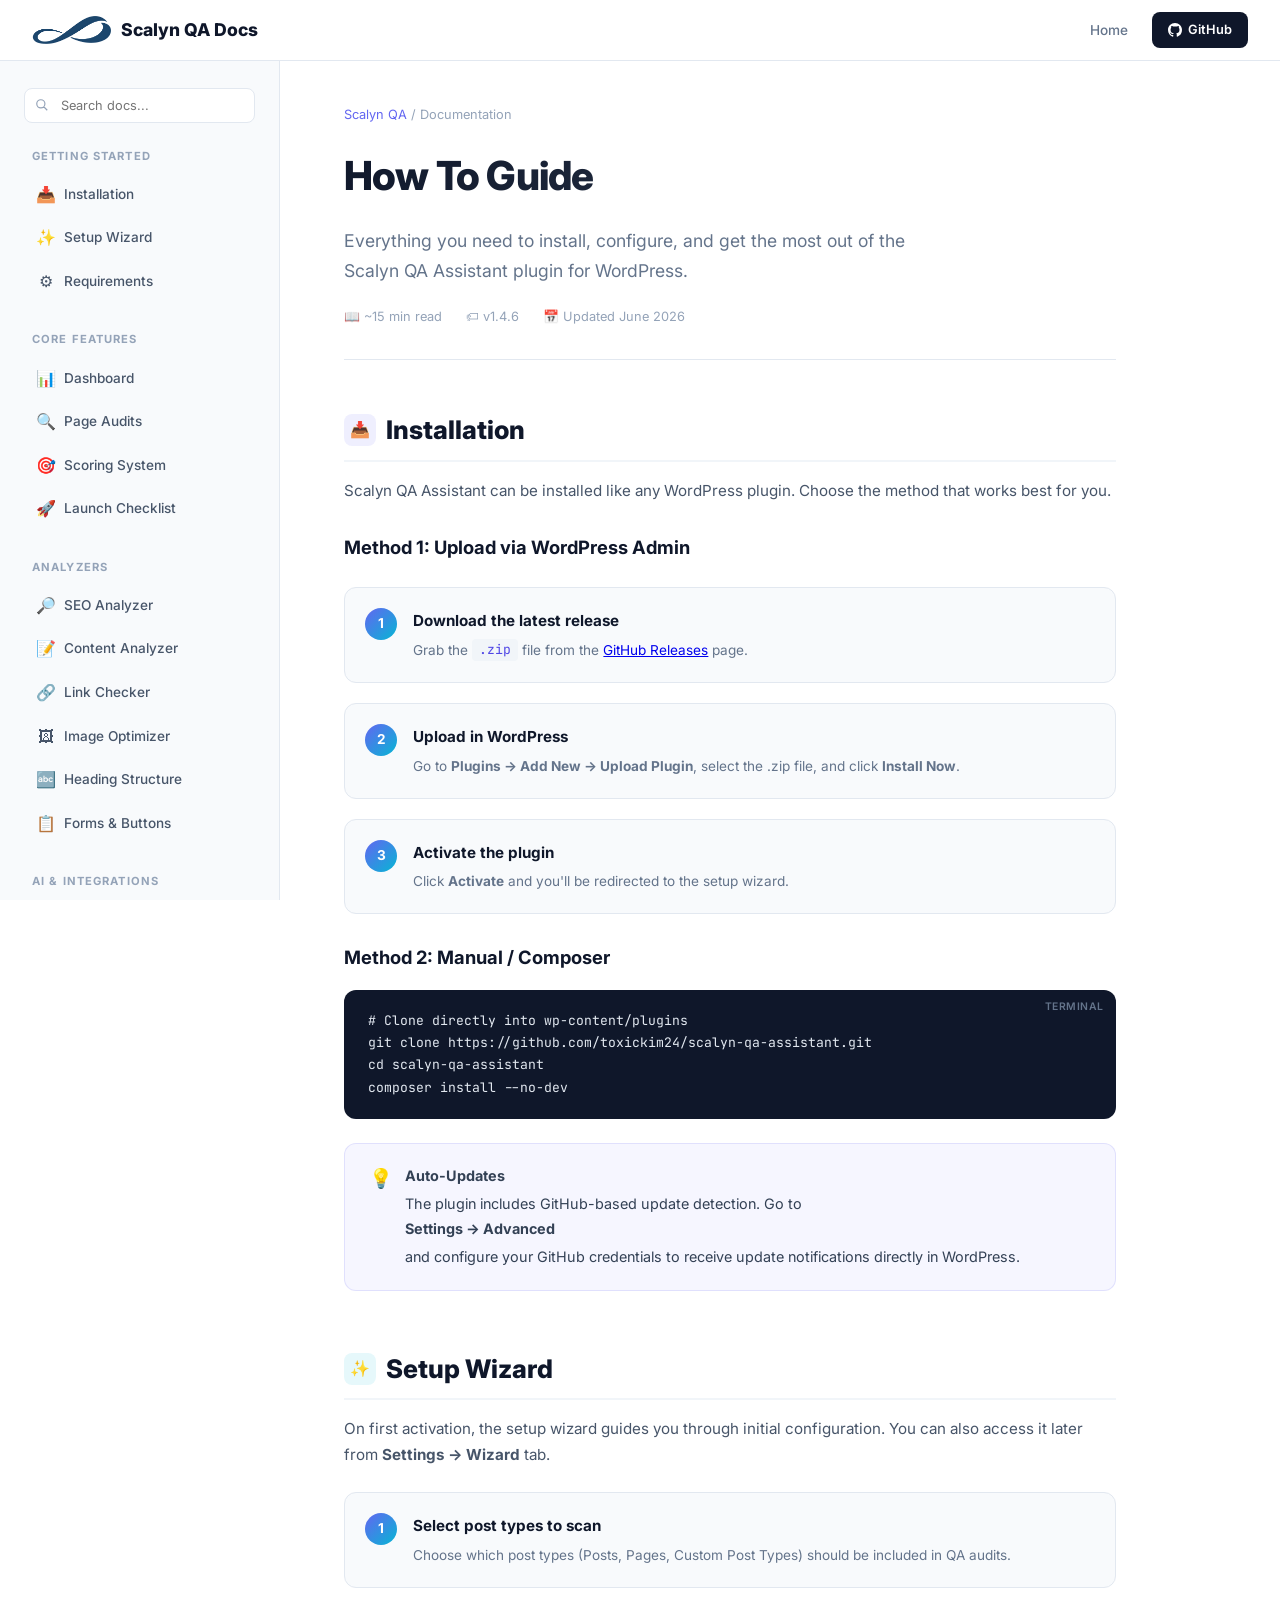
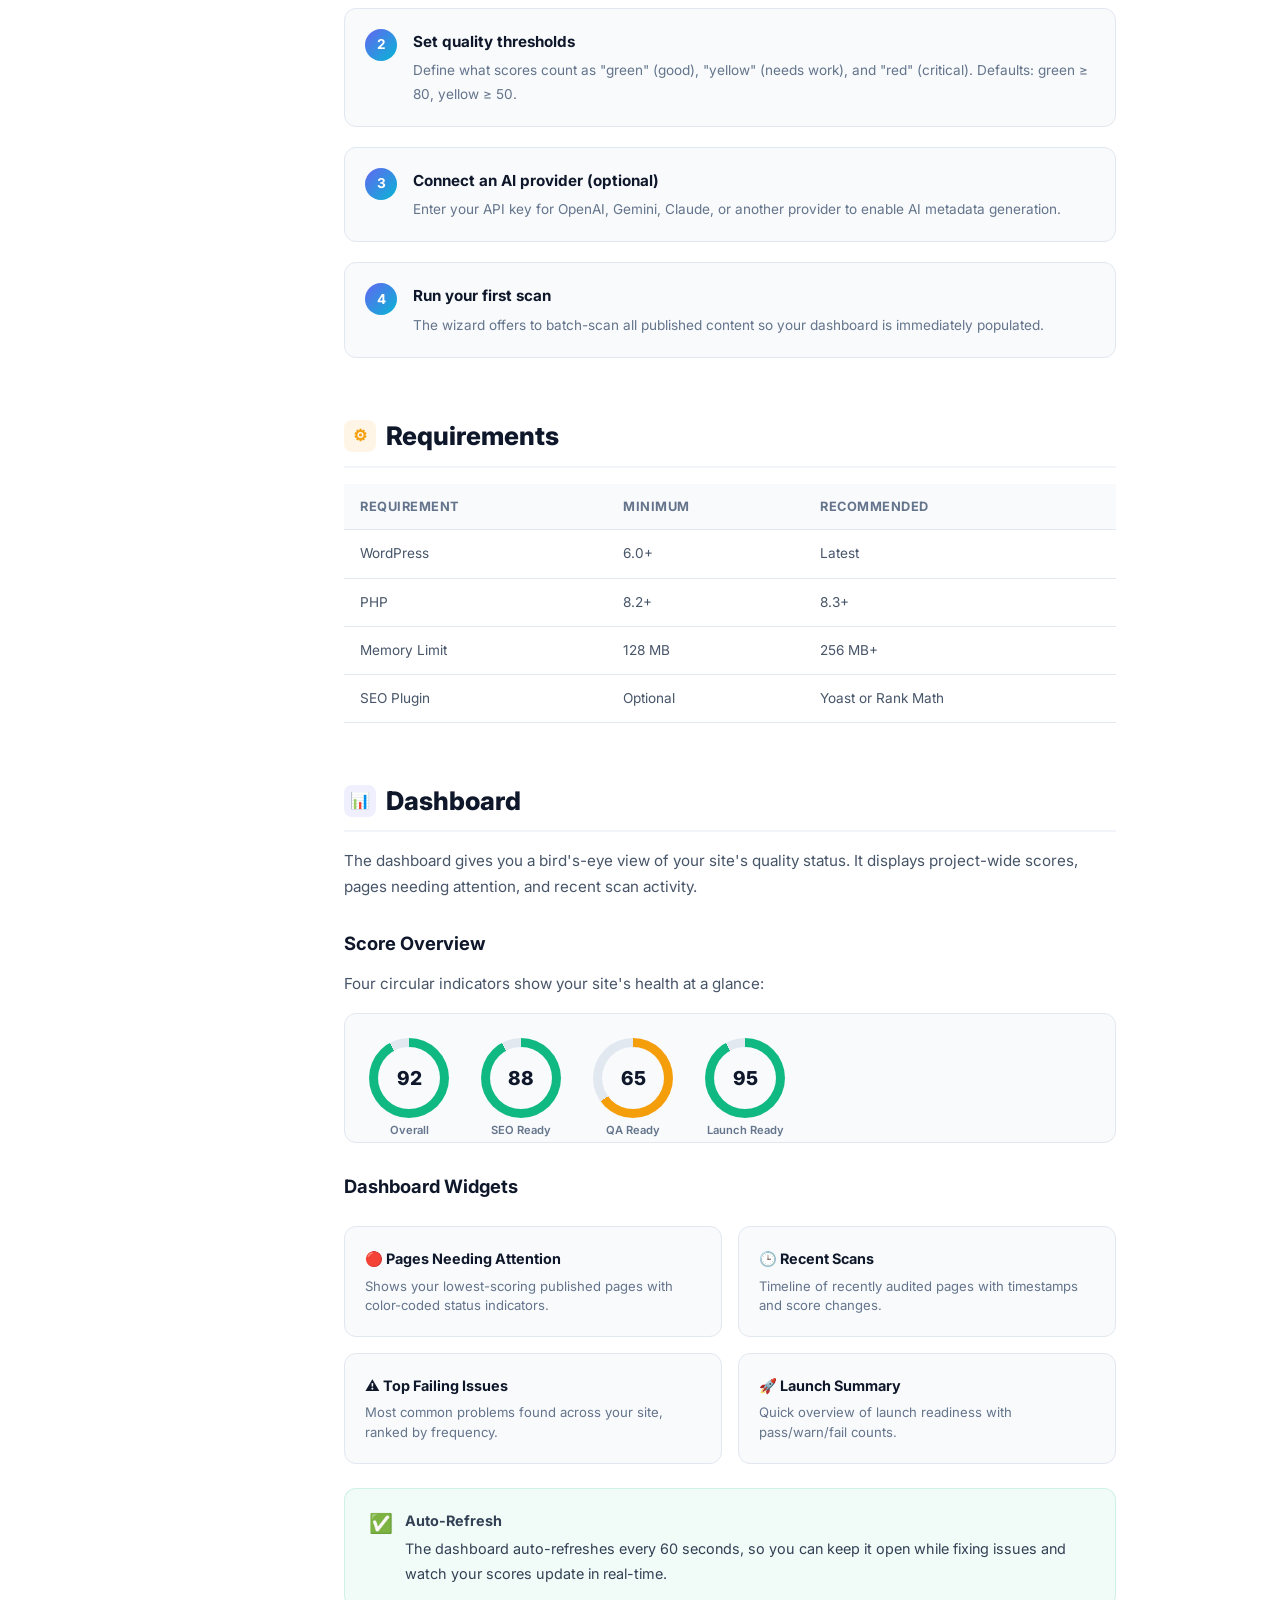
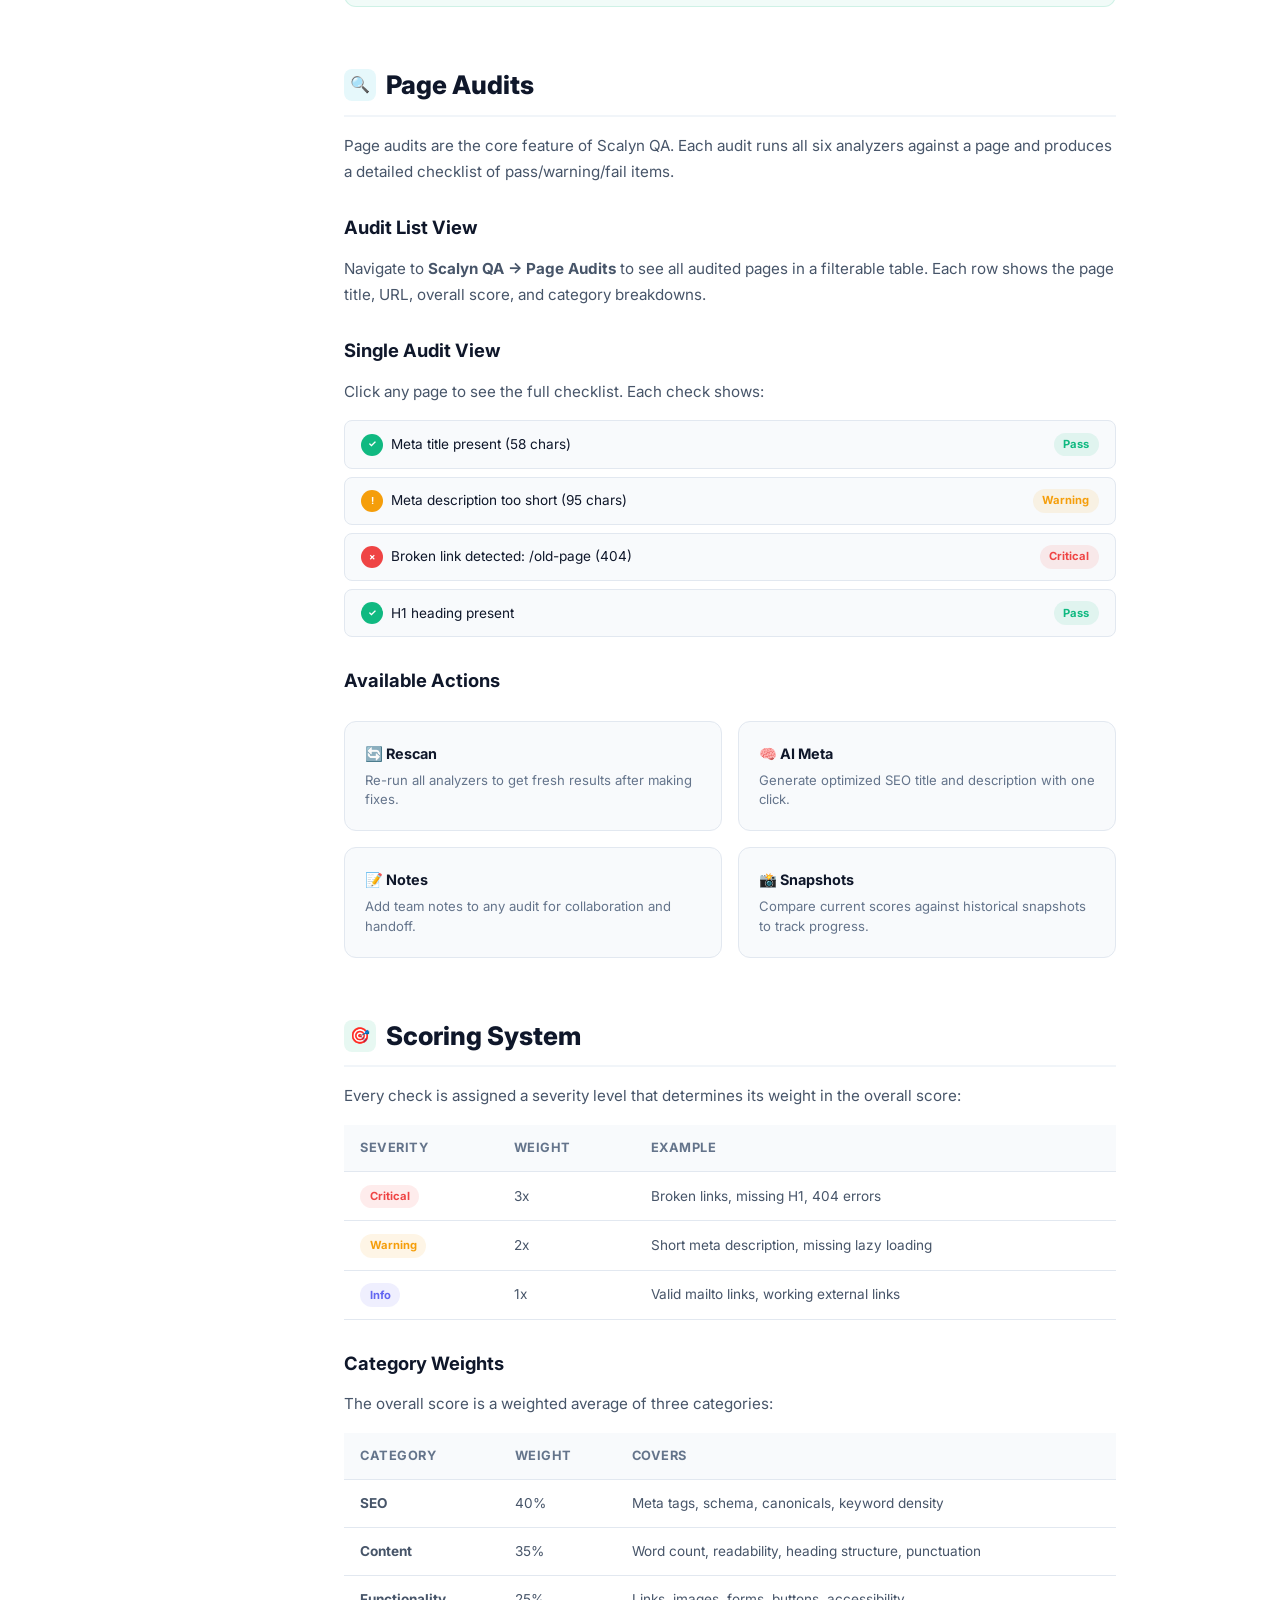
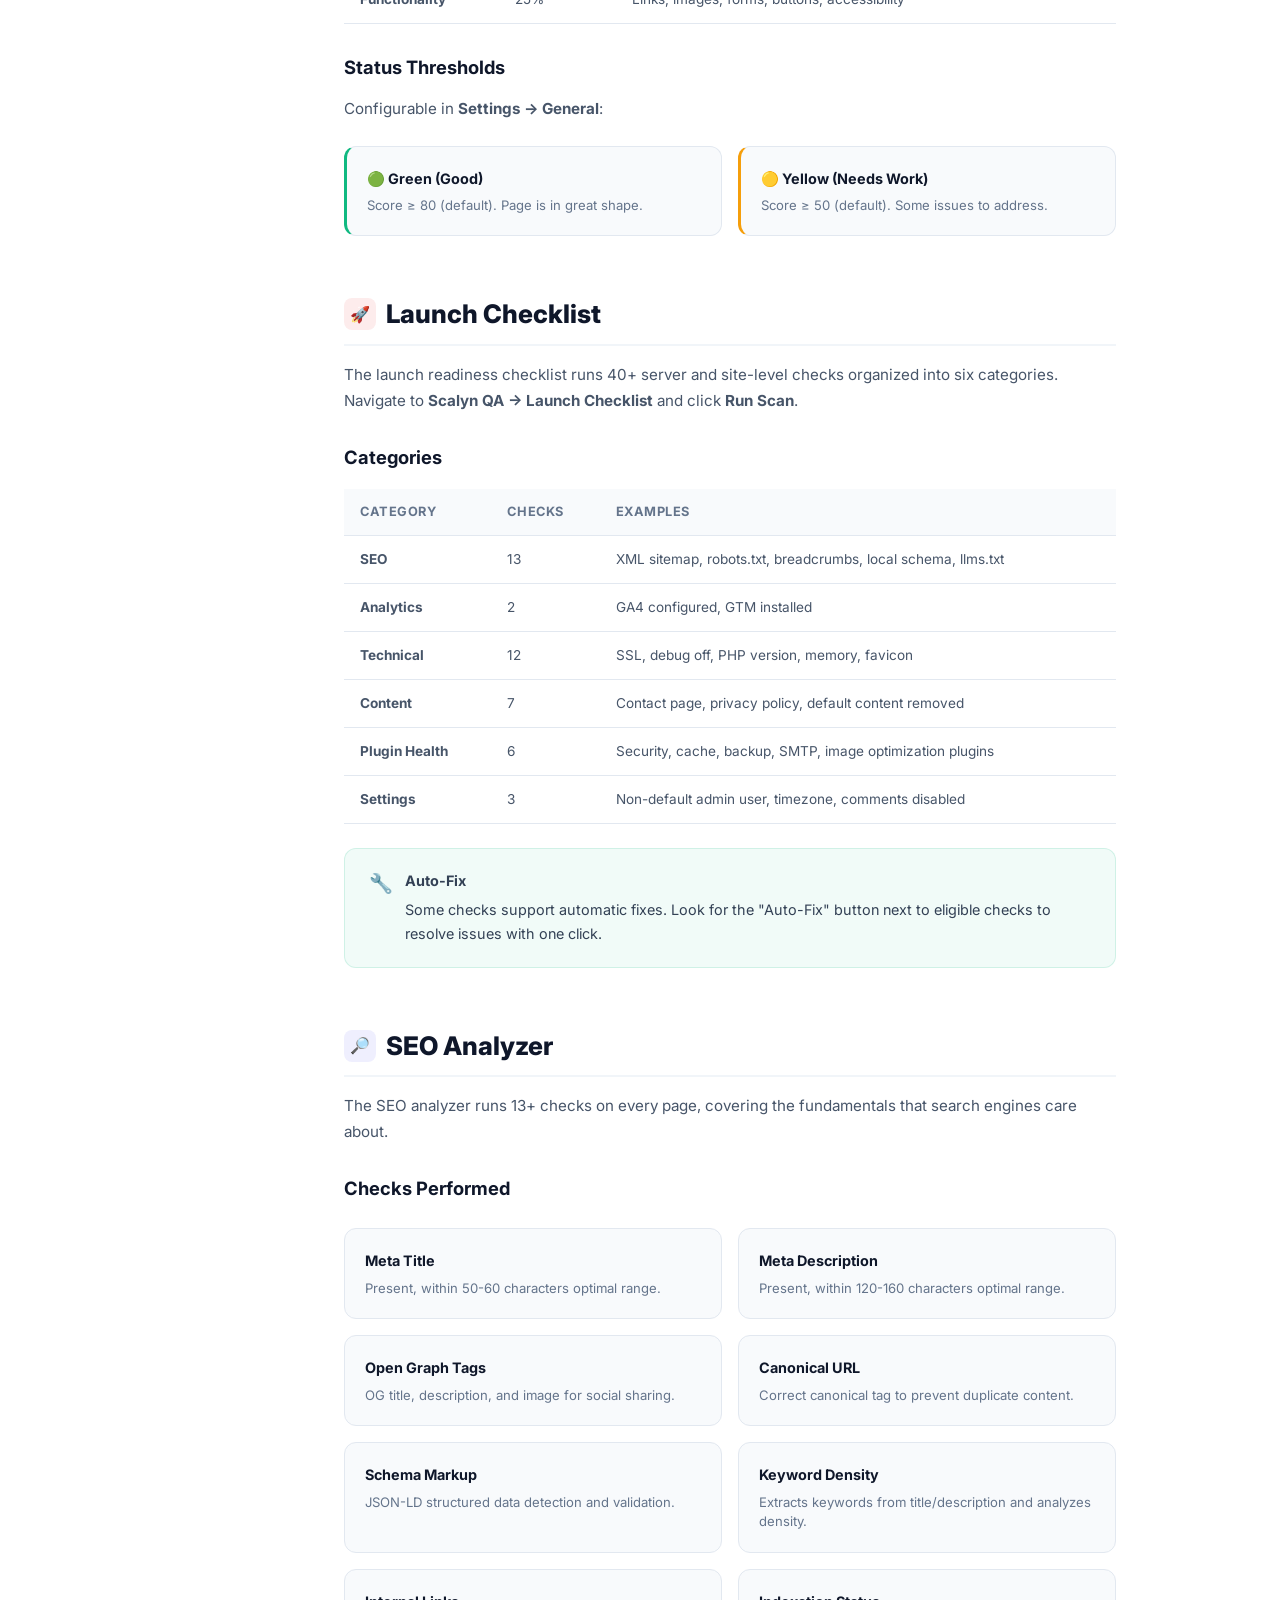
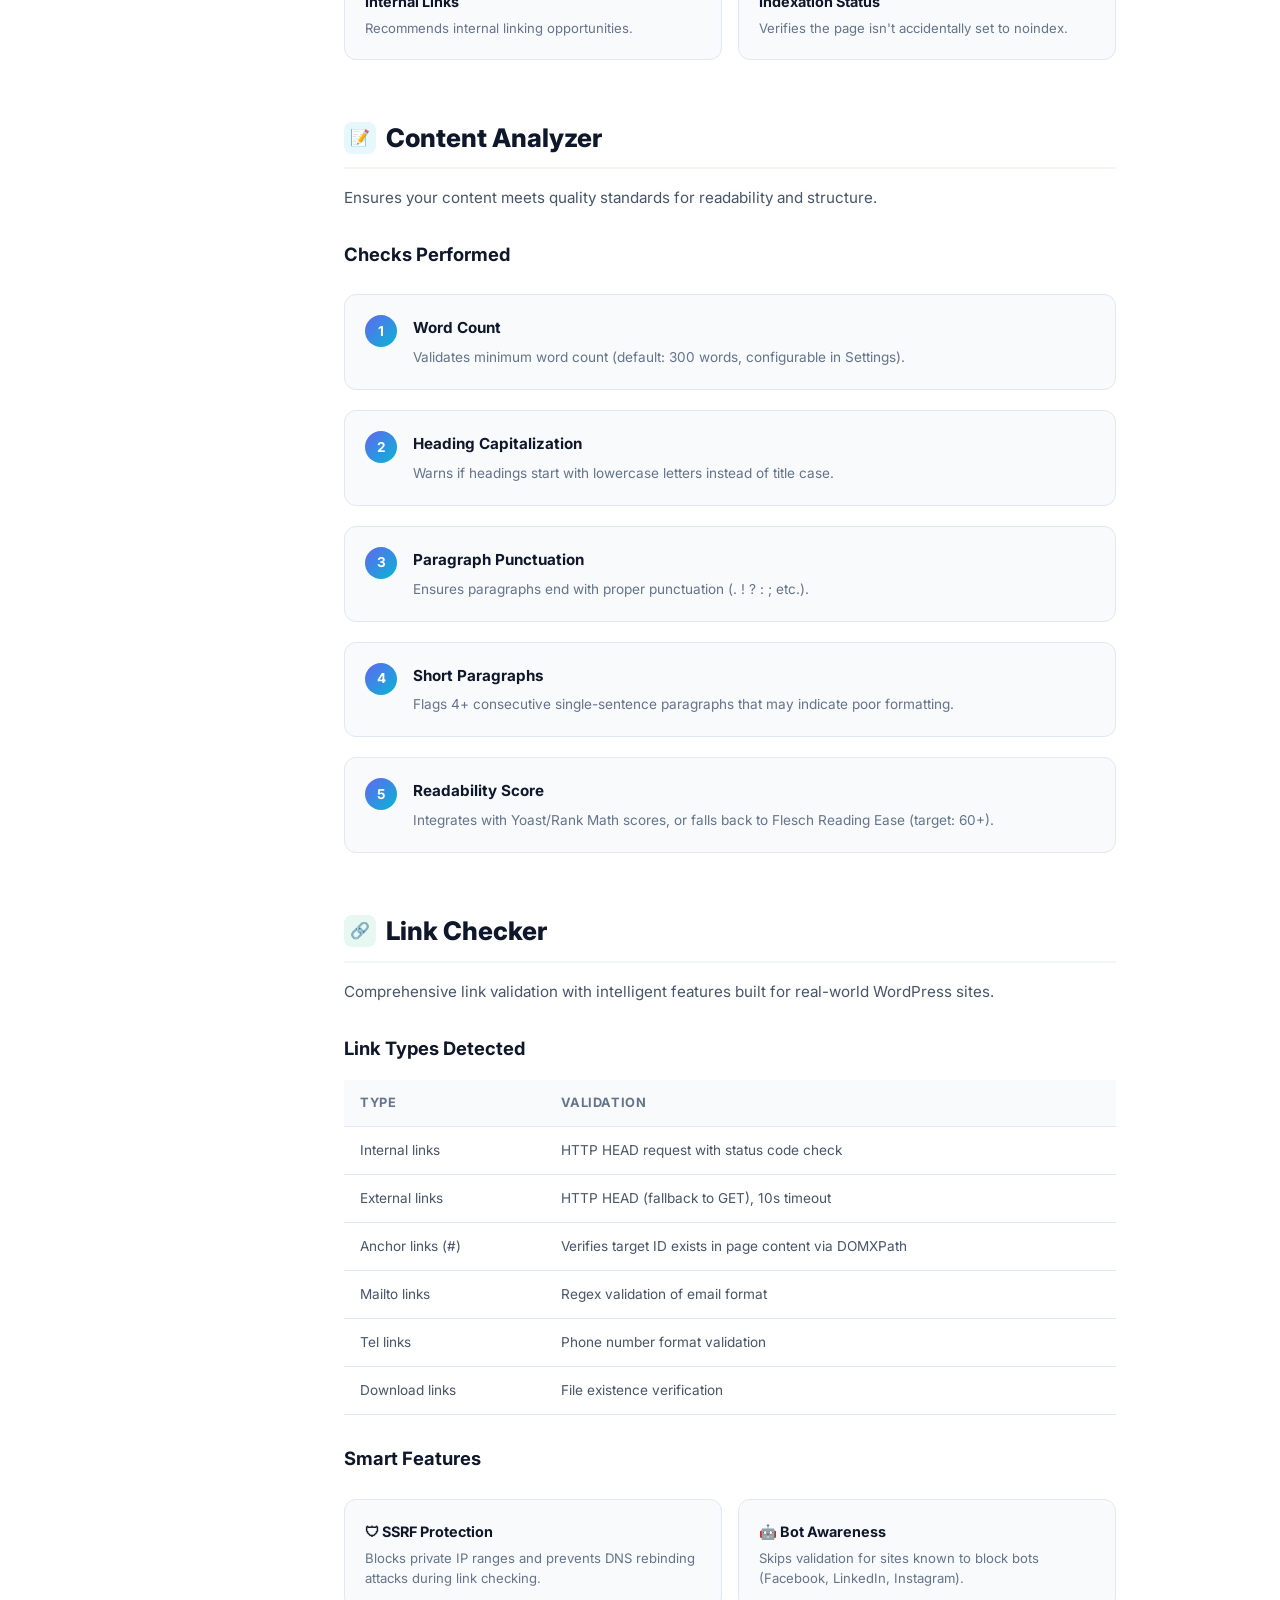
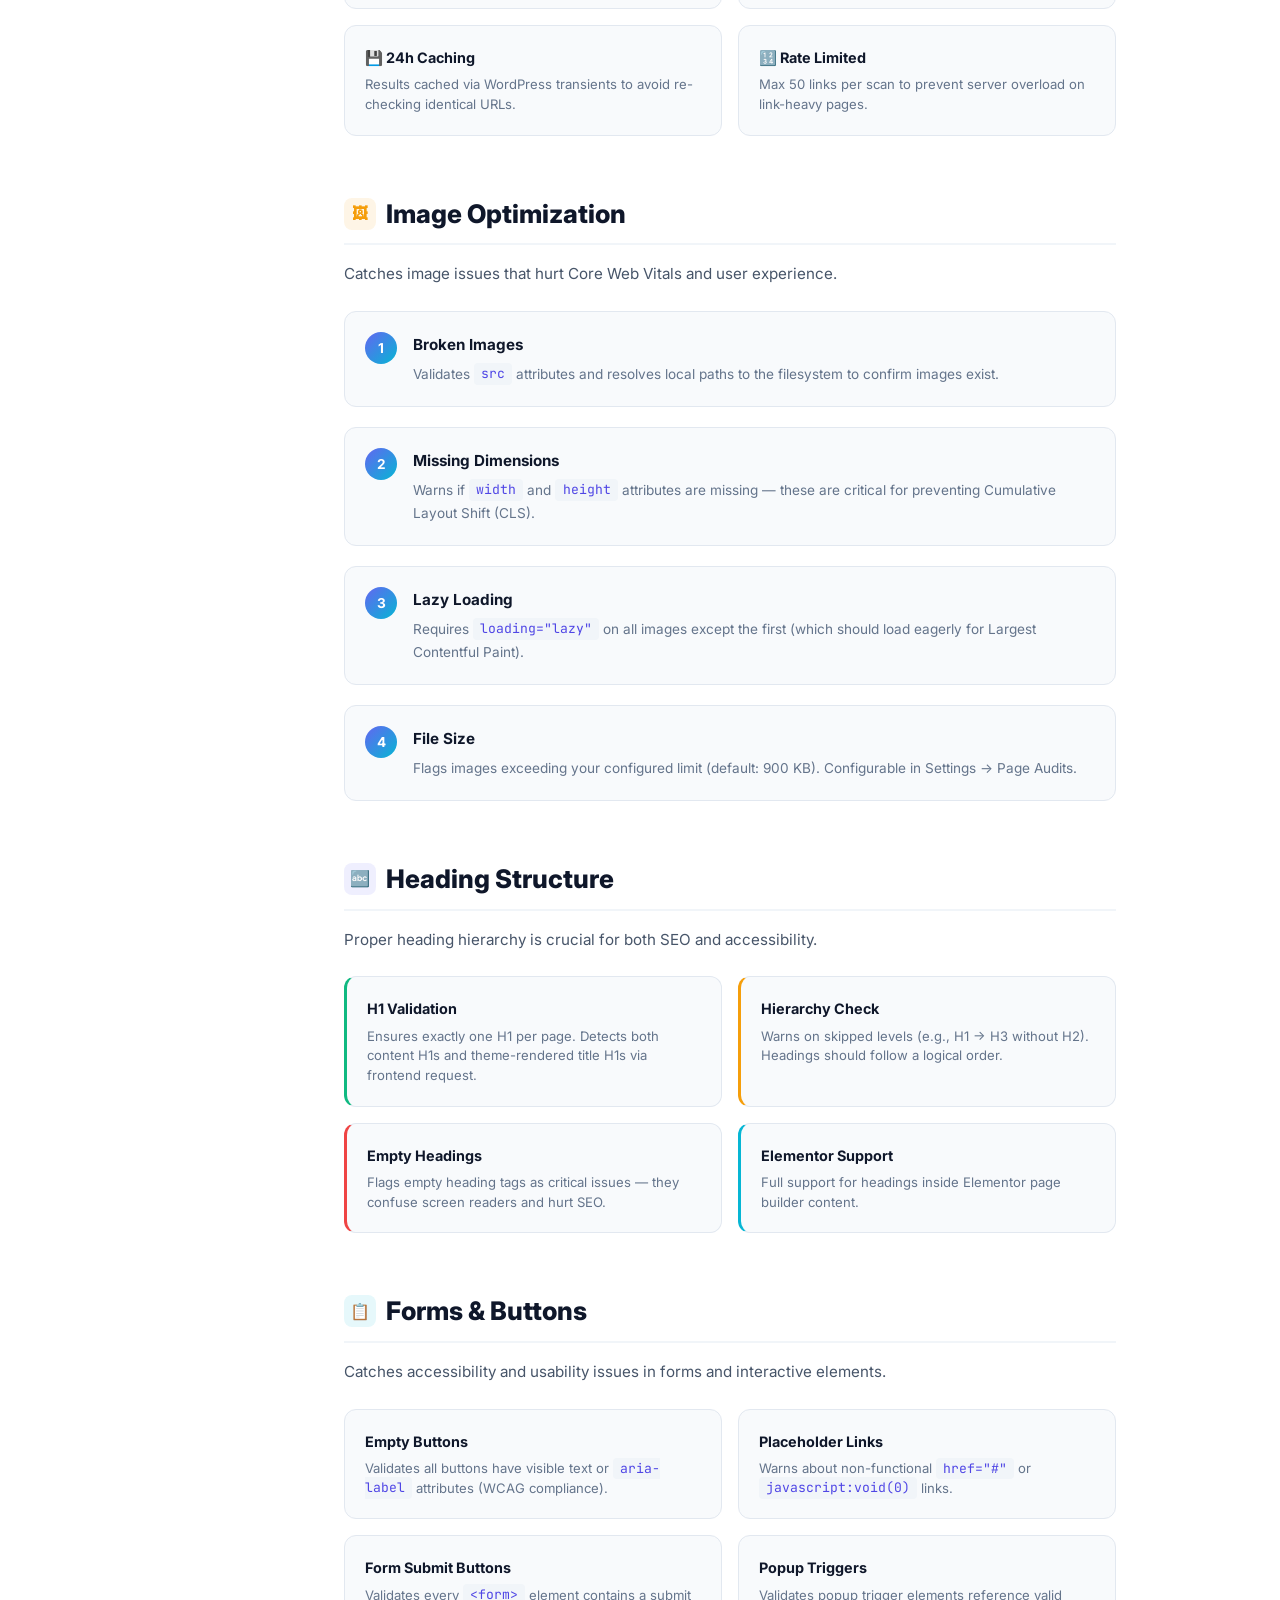
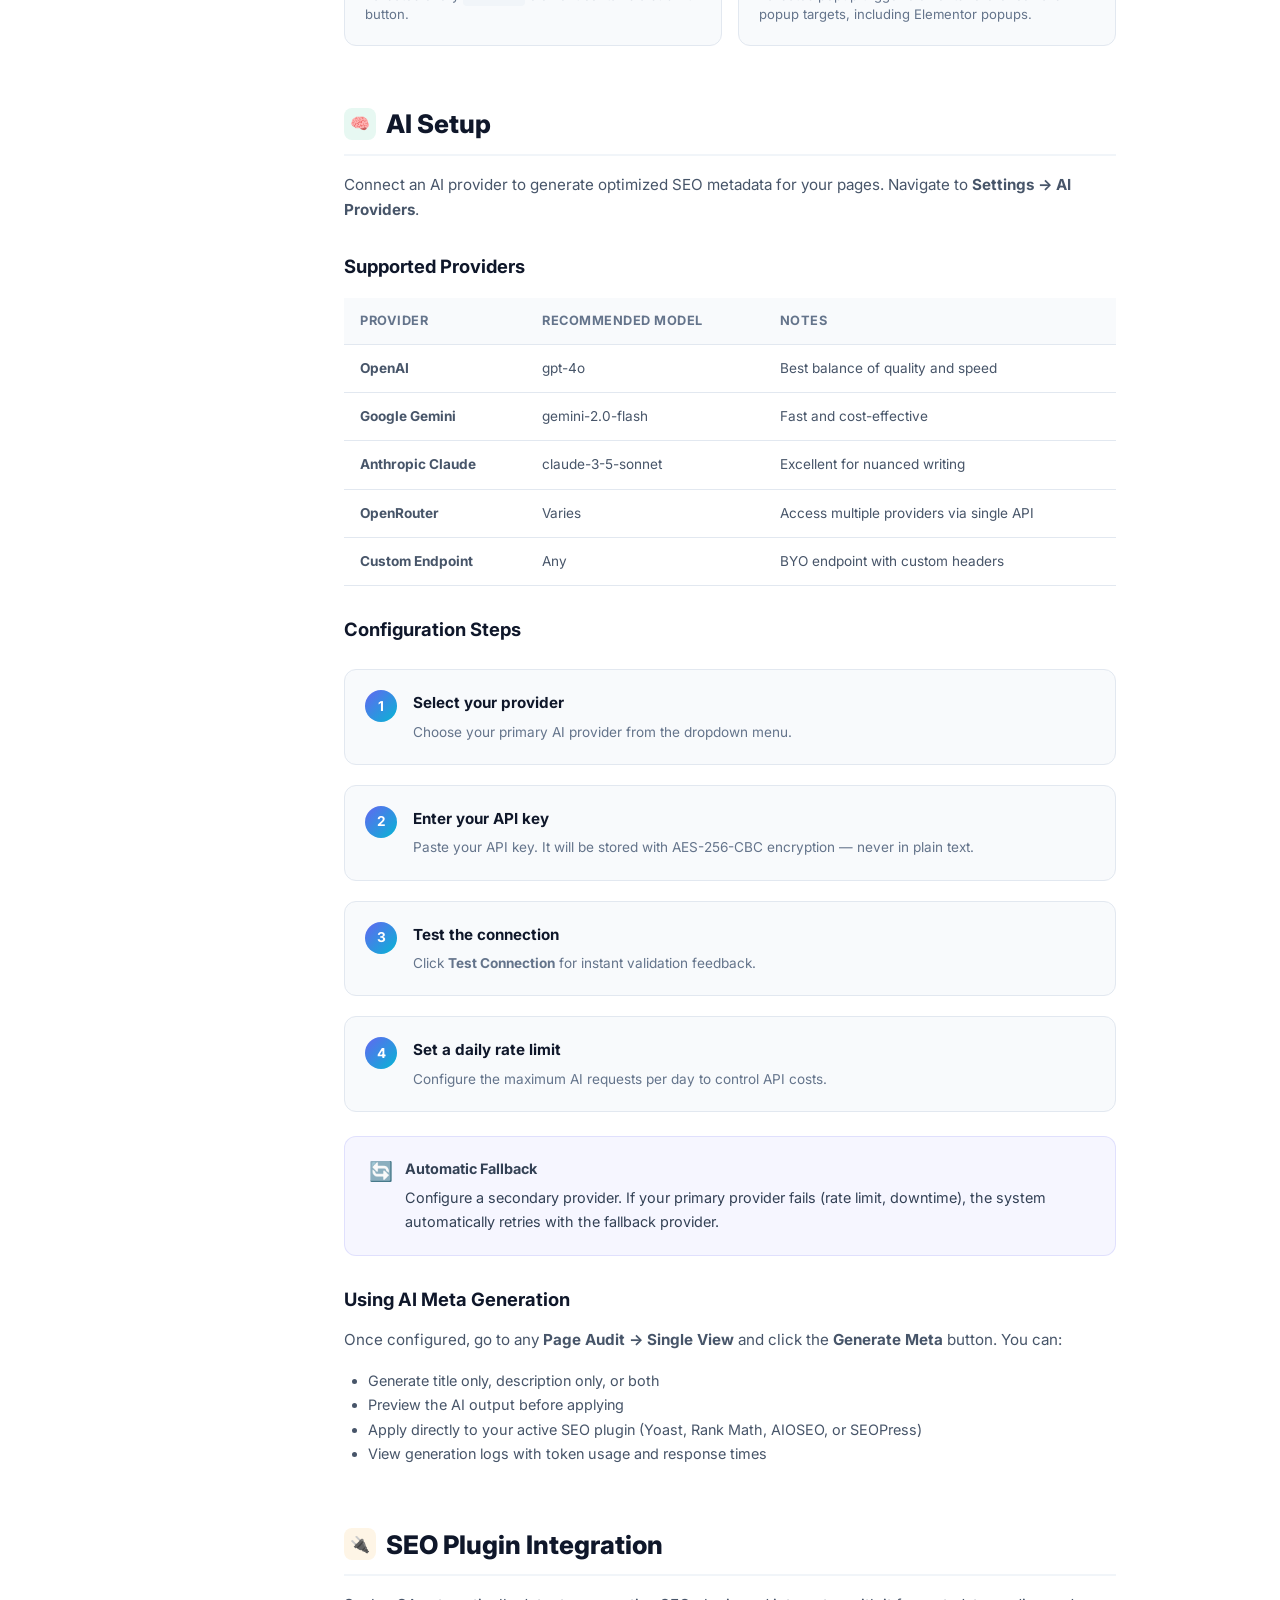
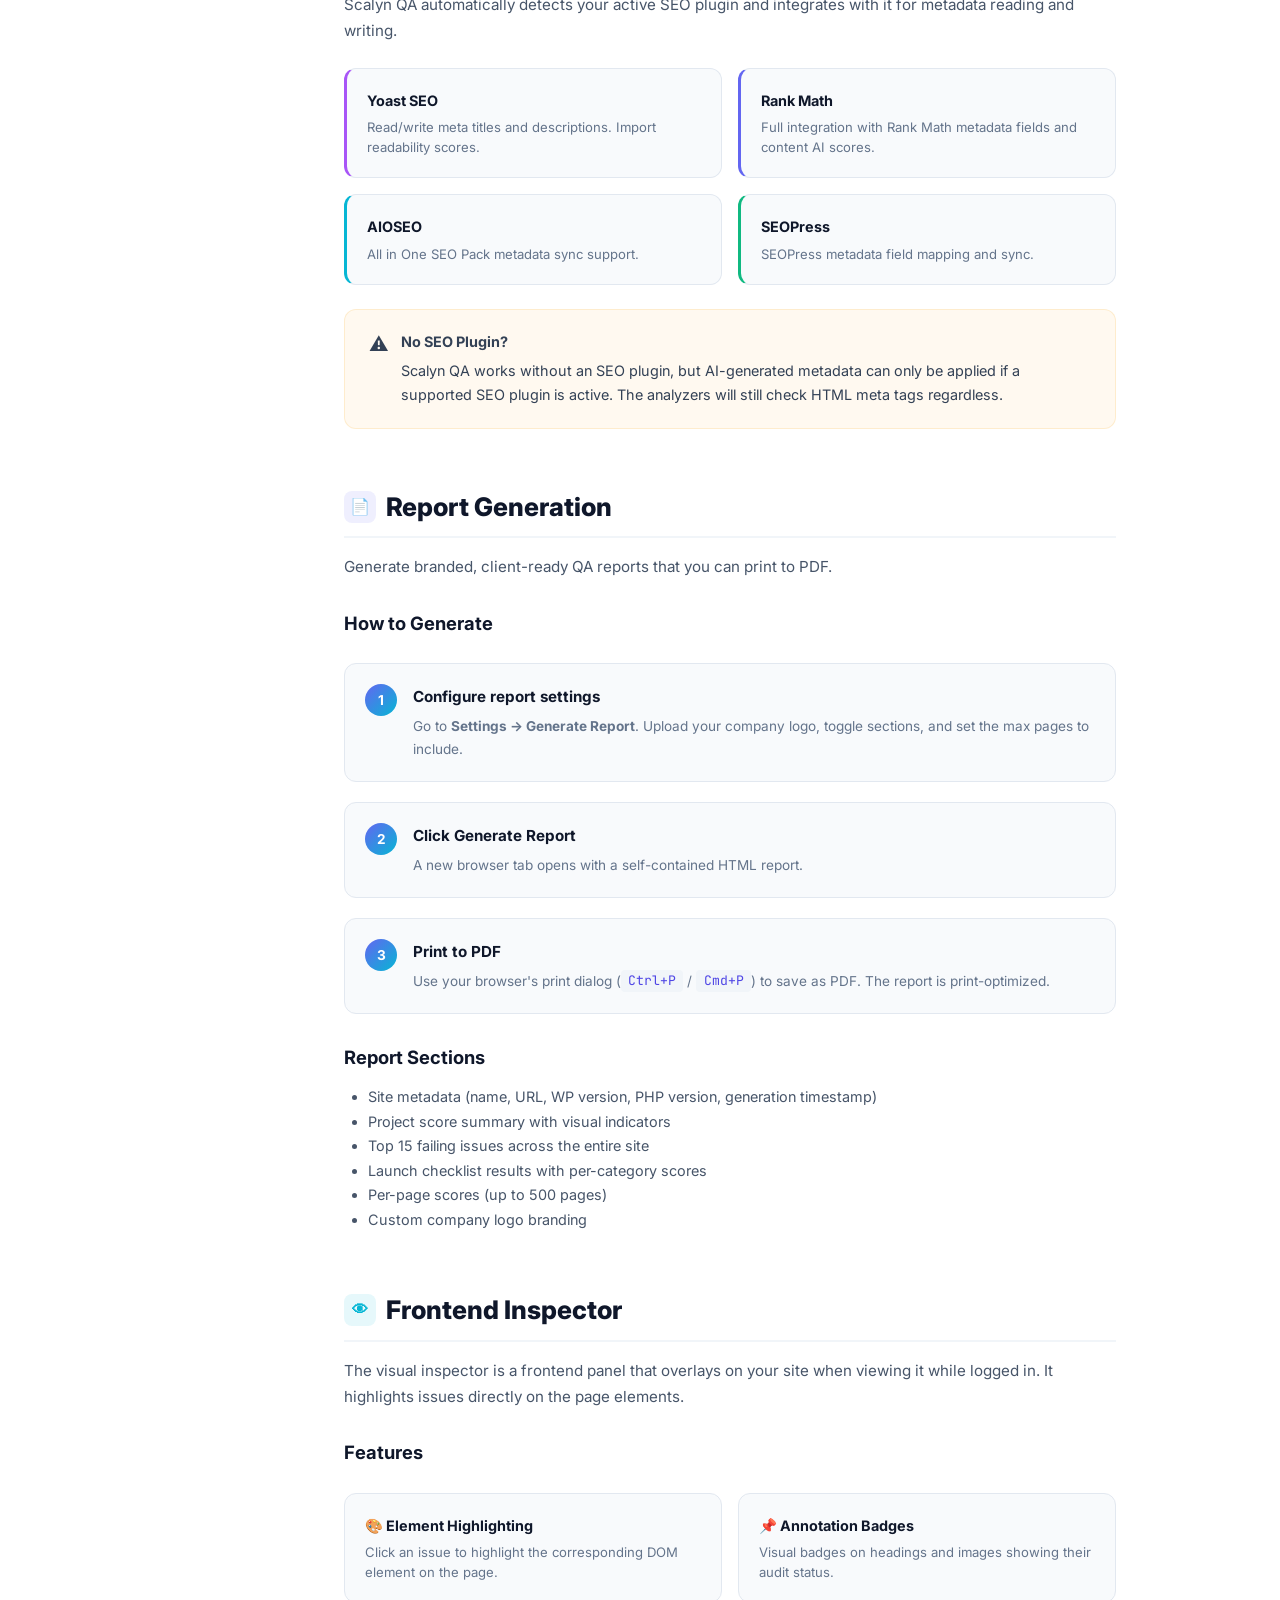
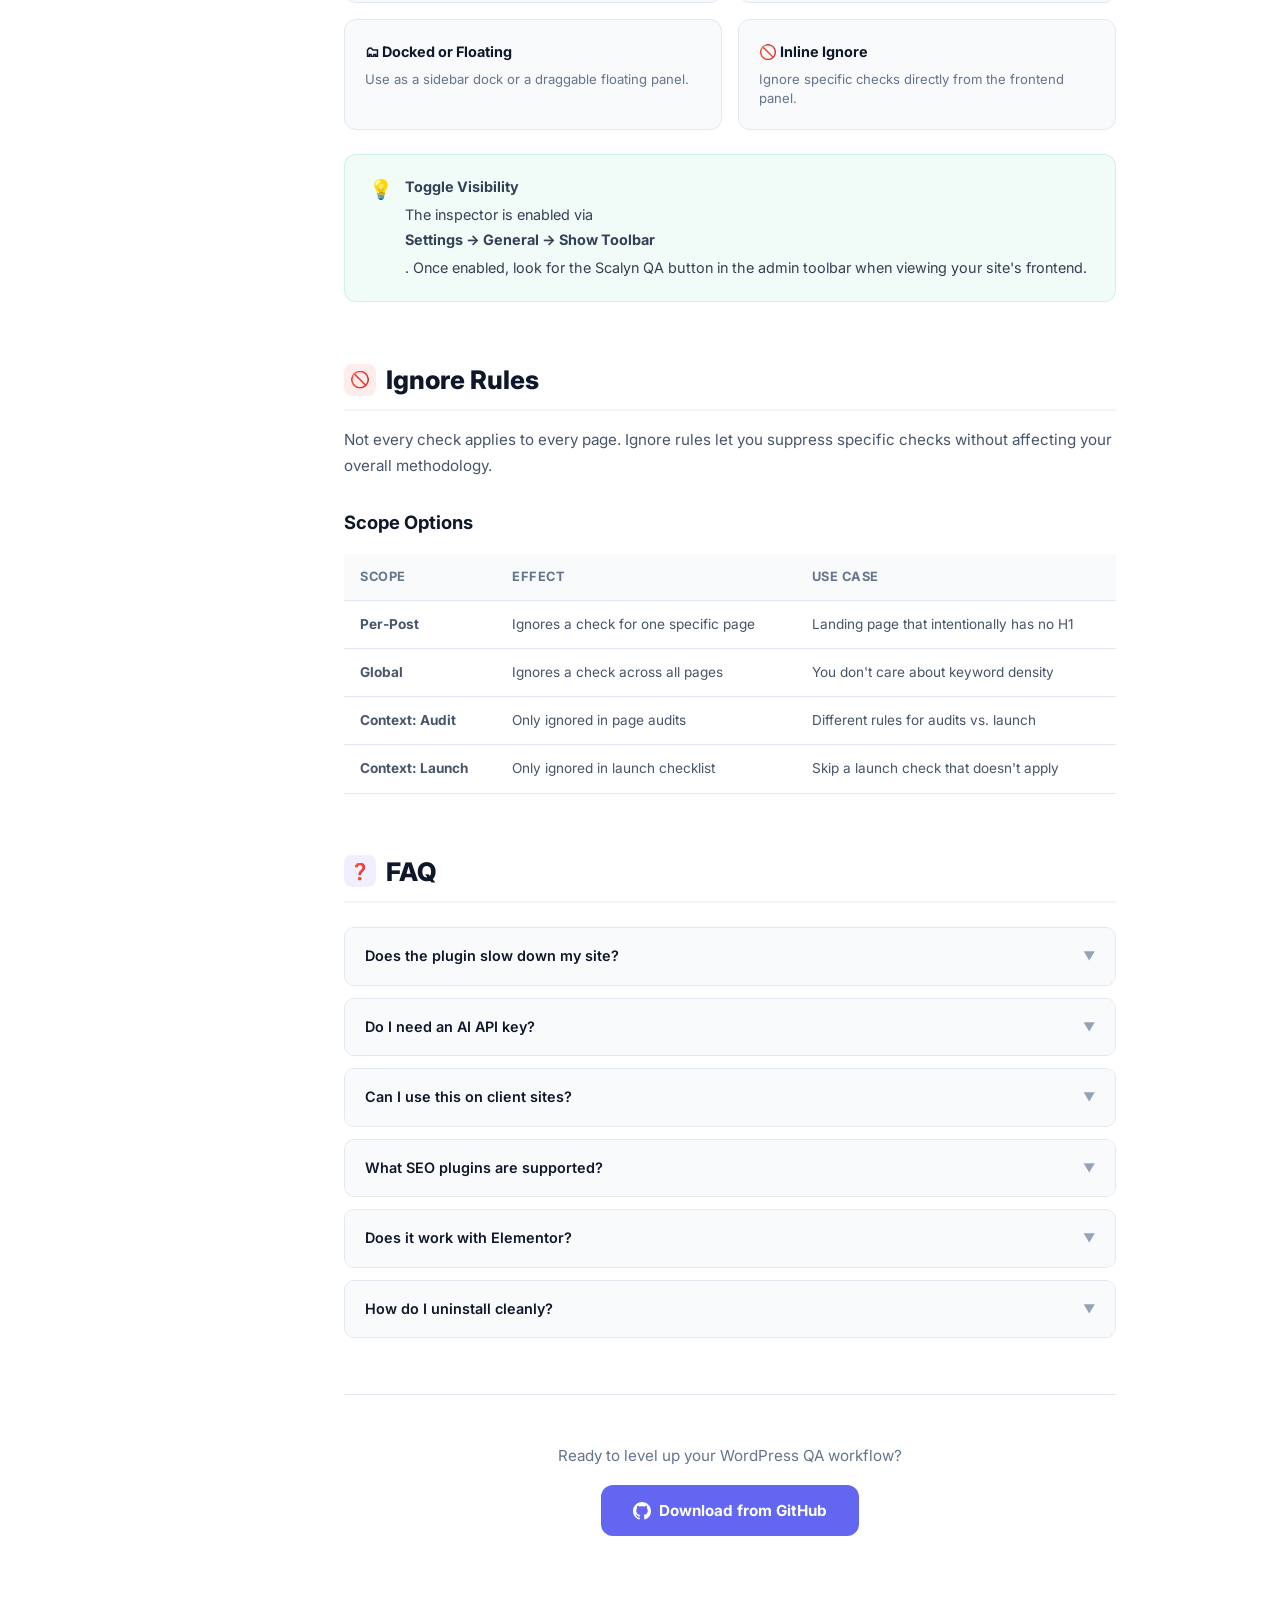
==== commit eb0a2e66: "chore: bump version to 1.4.6 Co-Authored-By: Claude Opus 4.6 (1M context) <noreply@anthropic.com>" ====
--- a/how-to-guide.html
+++ b/how-to-guide.html
@@ -678,7 +678,7 @@
             <p>Everything you need to install, configure, and get the most out of the Scalyn QA Assistant plugin for WordPress.</p>
             <div class="guide-meta">
                 <span>&#x1F4D6; ~15 min read</span>
-                <span>&#x1F3F7; v1.4.5</span>
+                <span>&#x1F3F7; v1.4.6</span>
                 <span>&#x1F4C5; Updated June 2026</span>
             </div>
         </div>
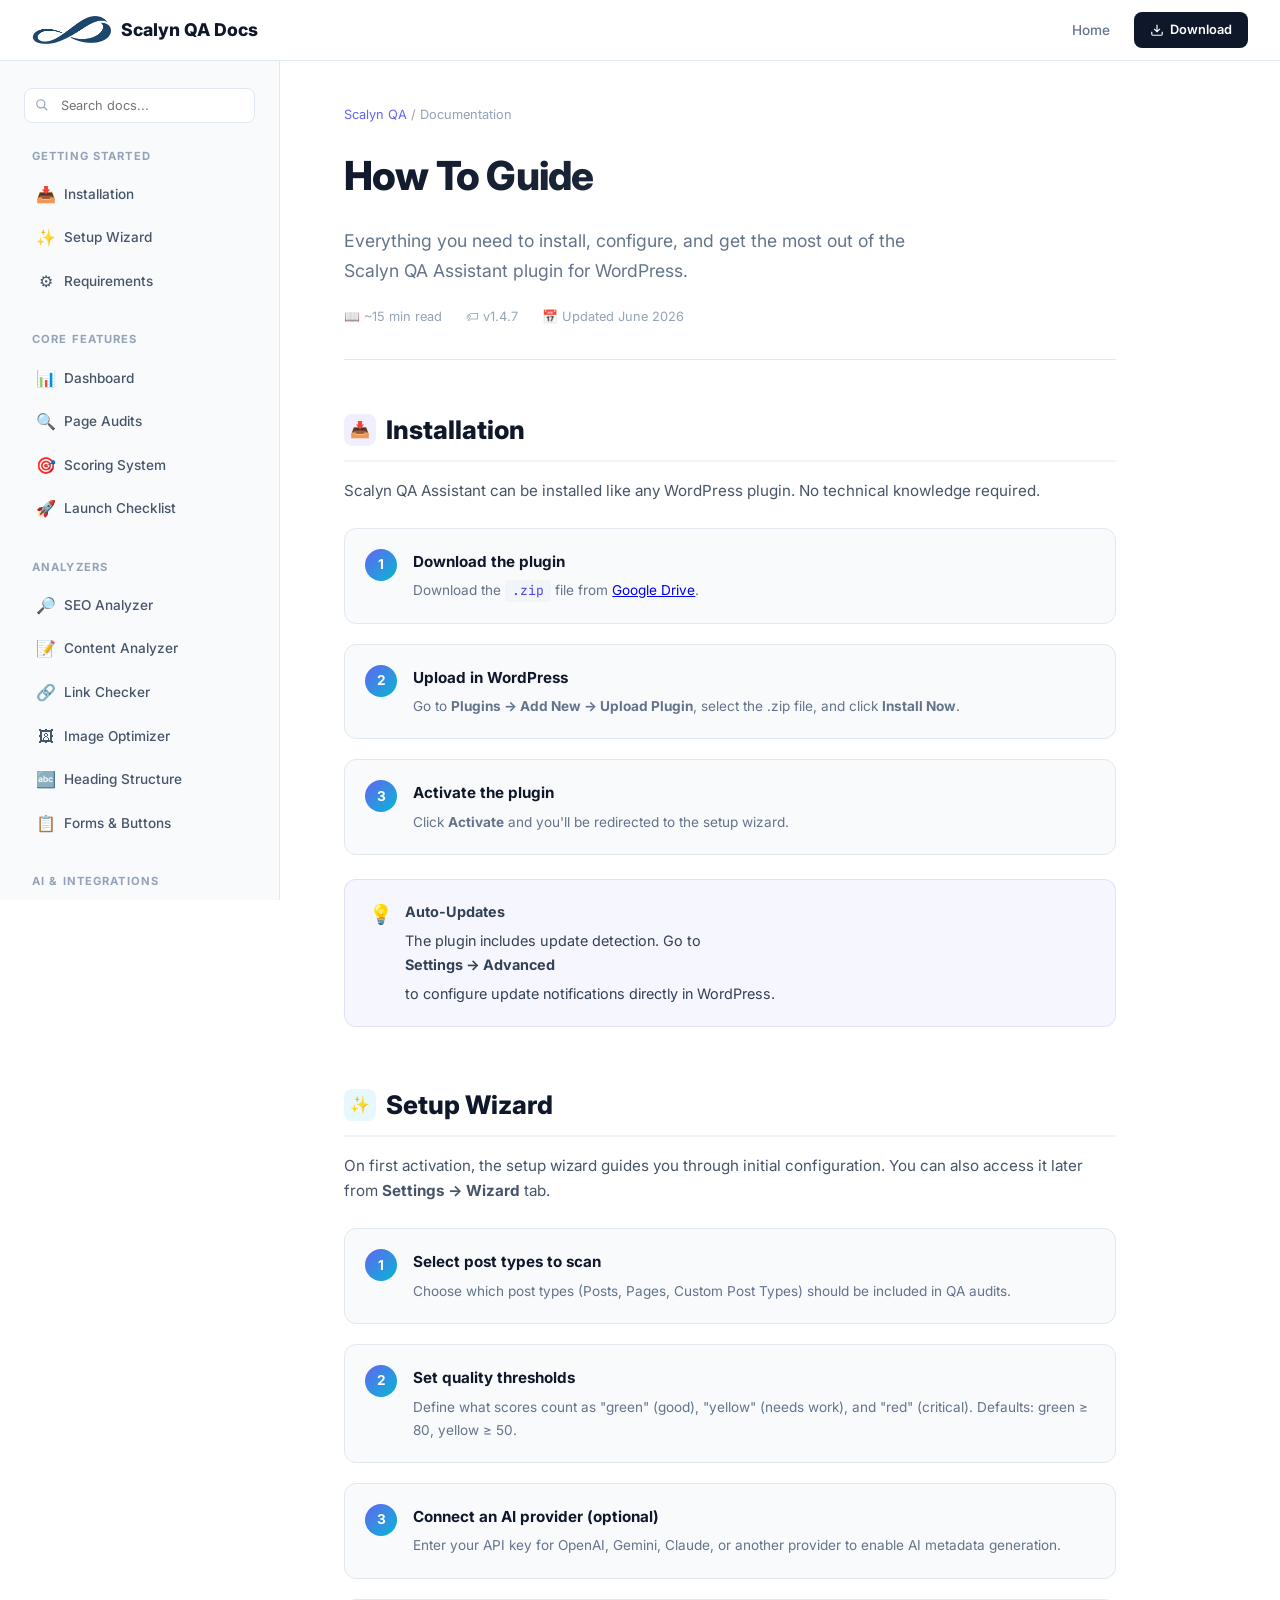
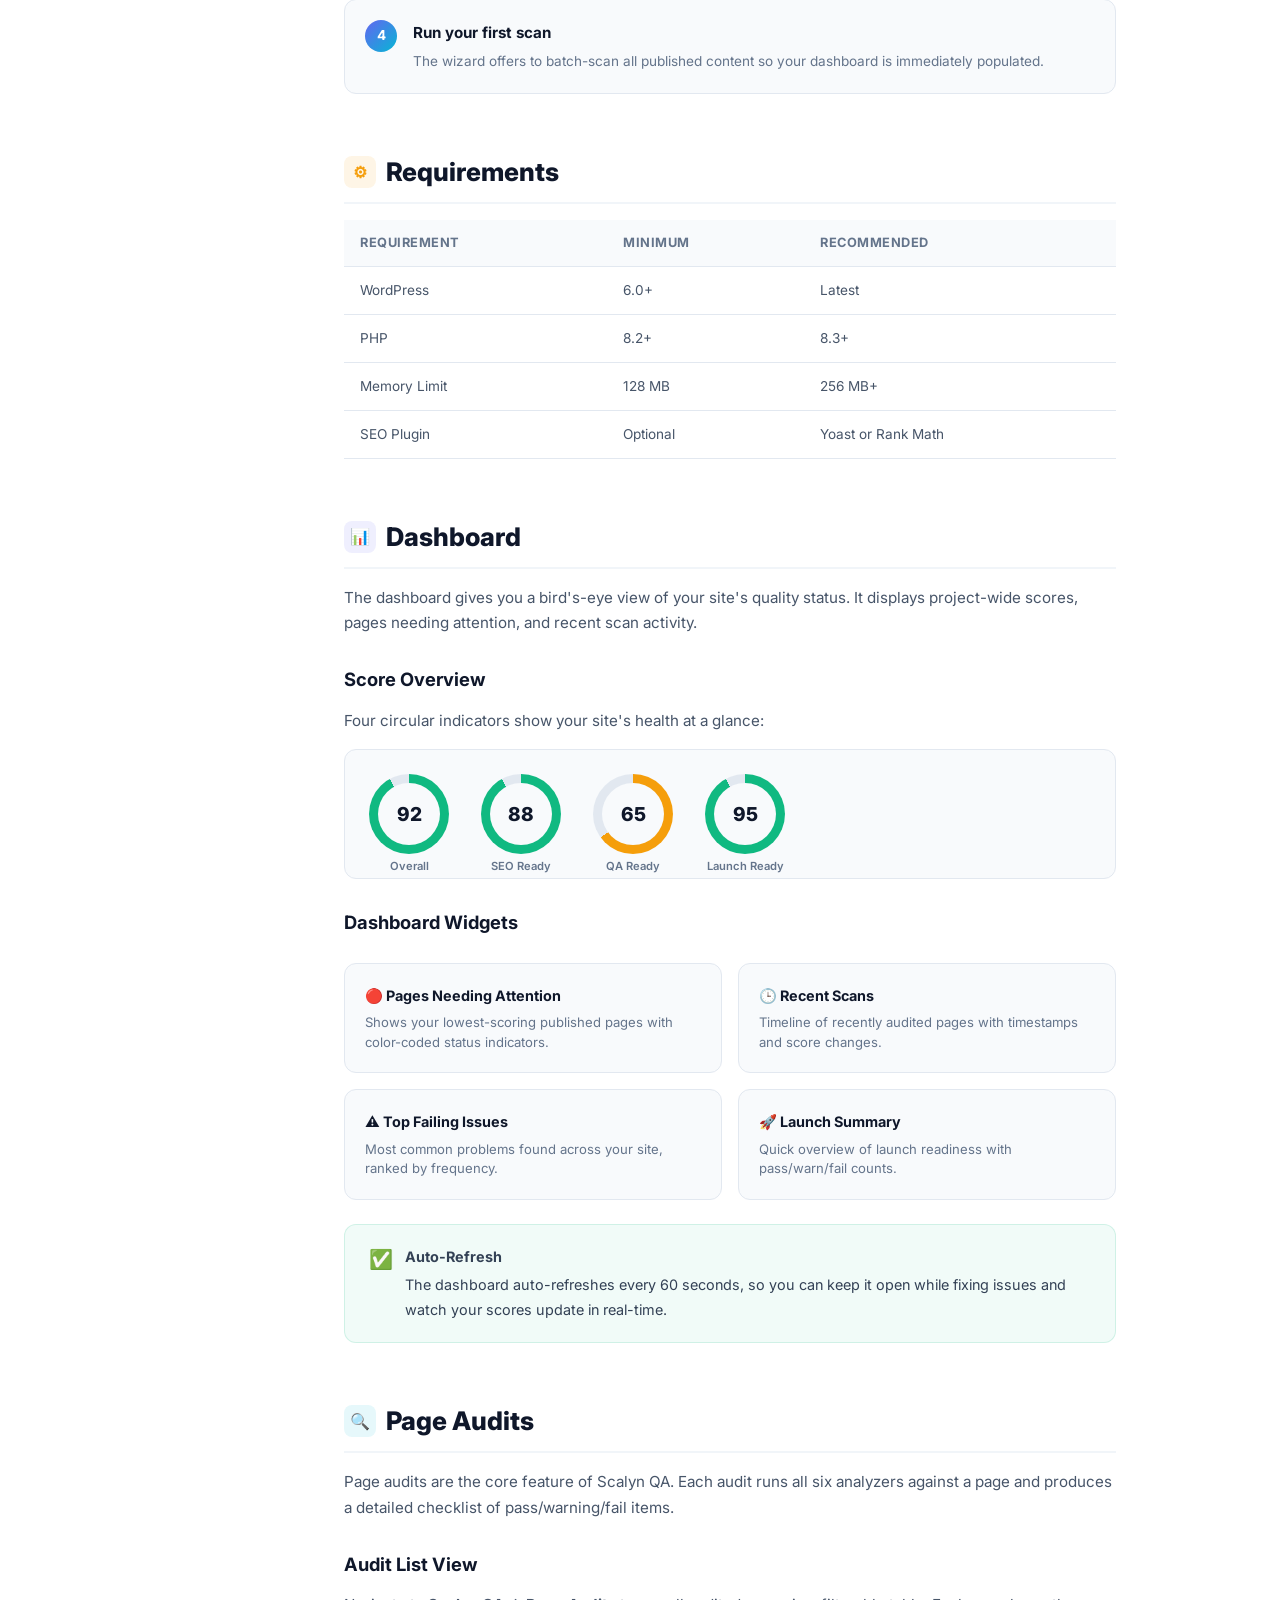
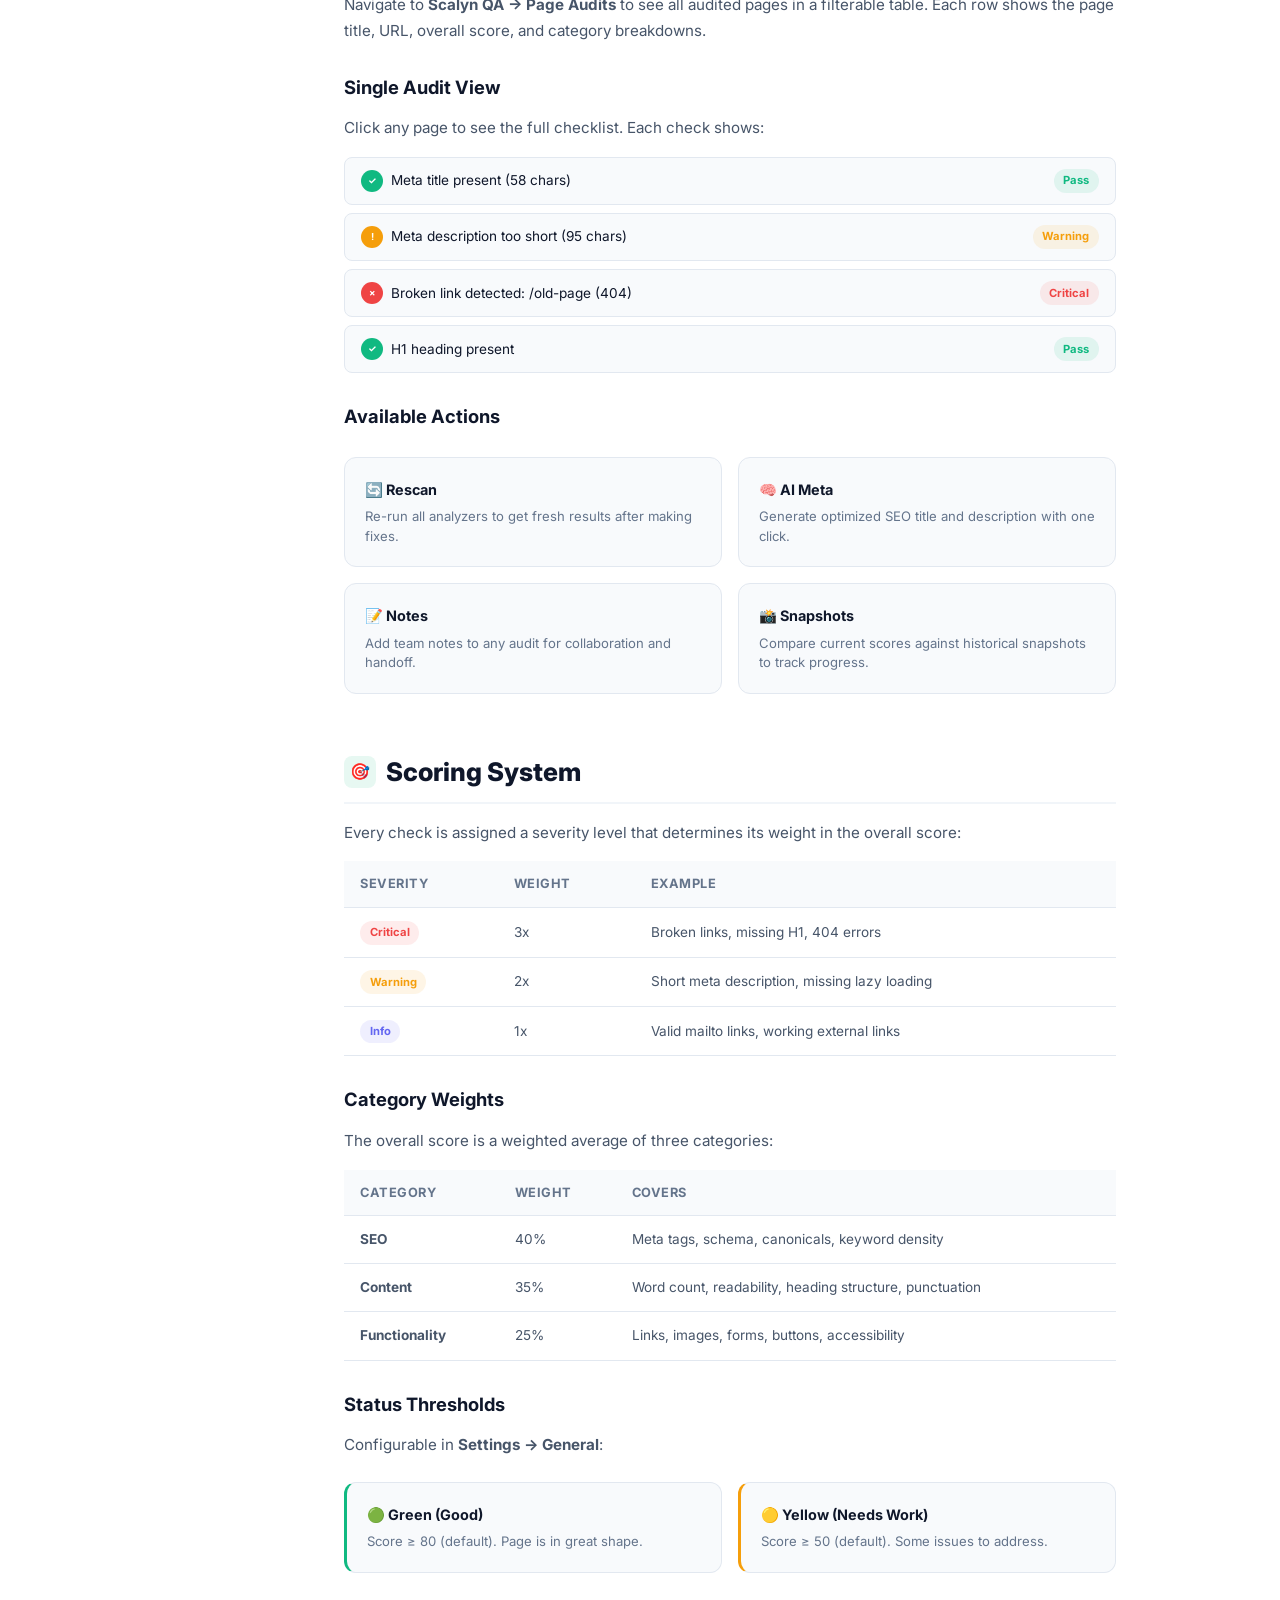
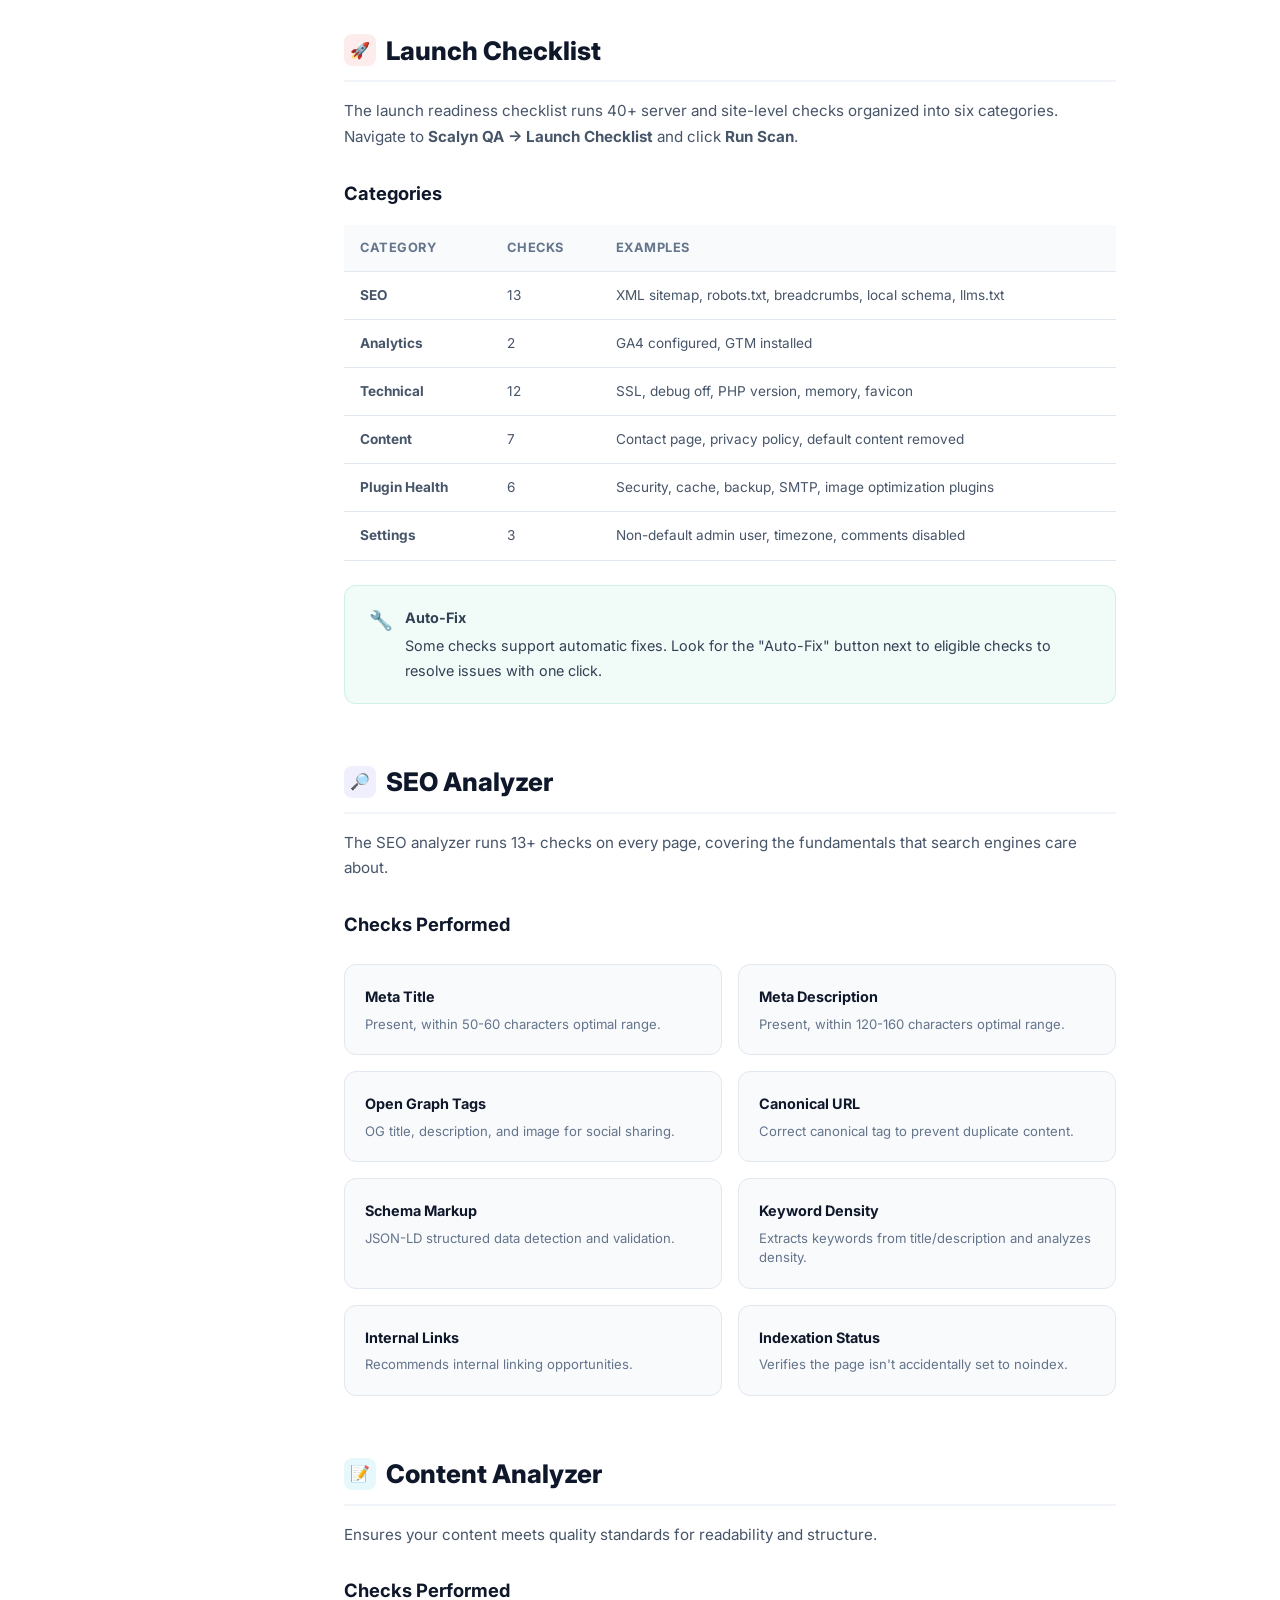
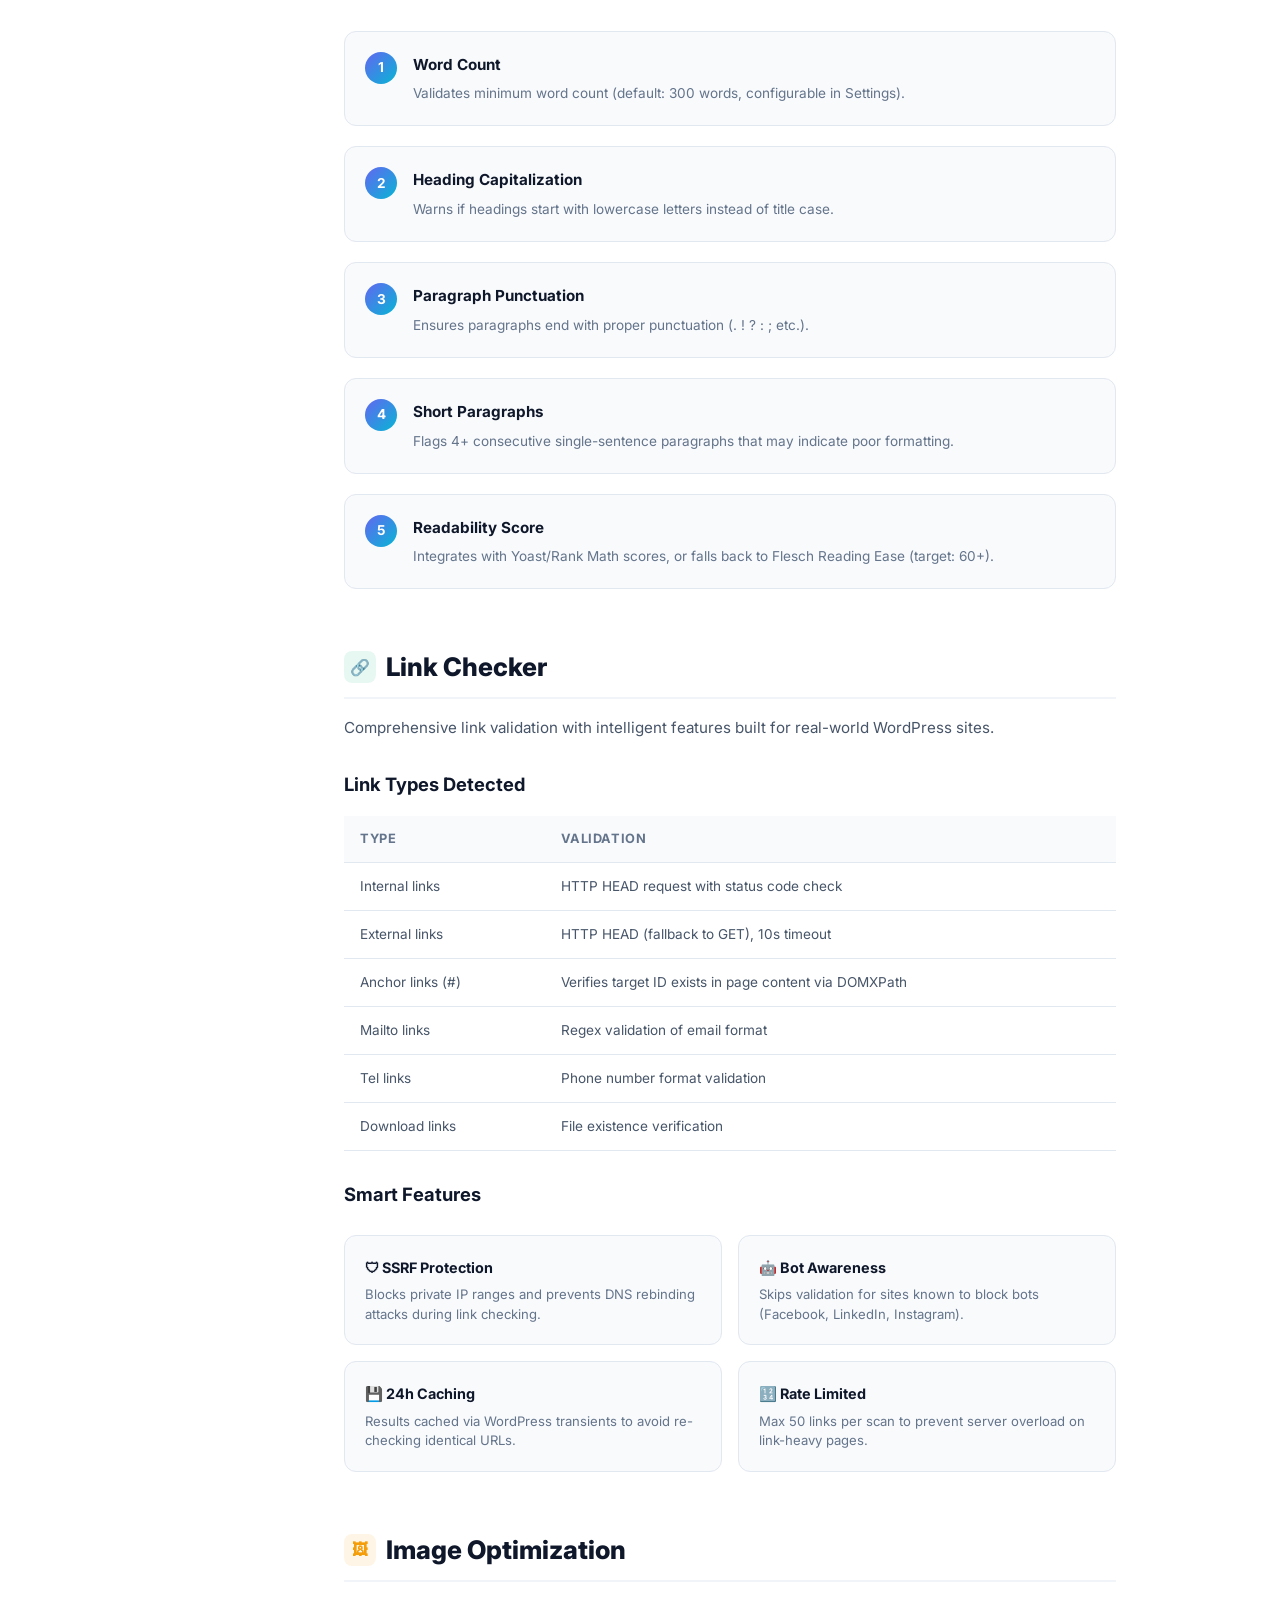
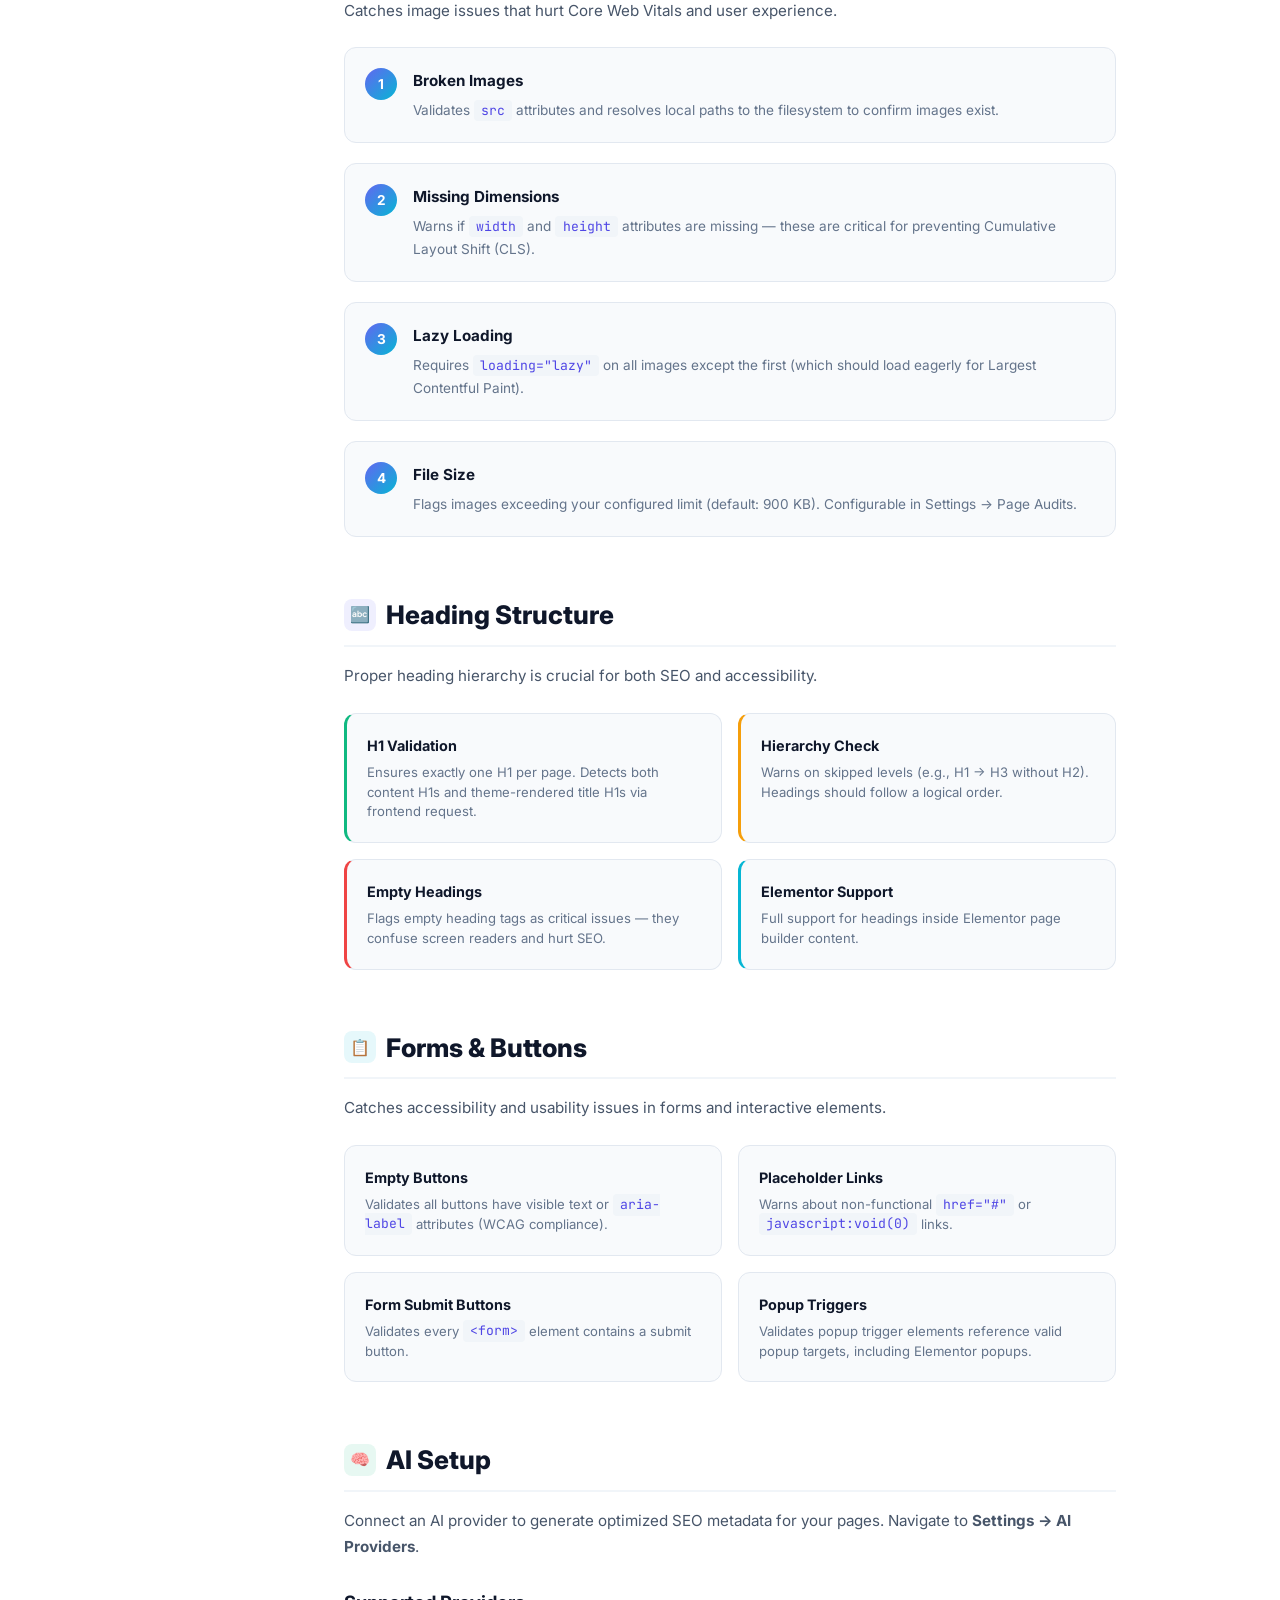
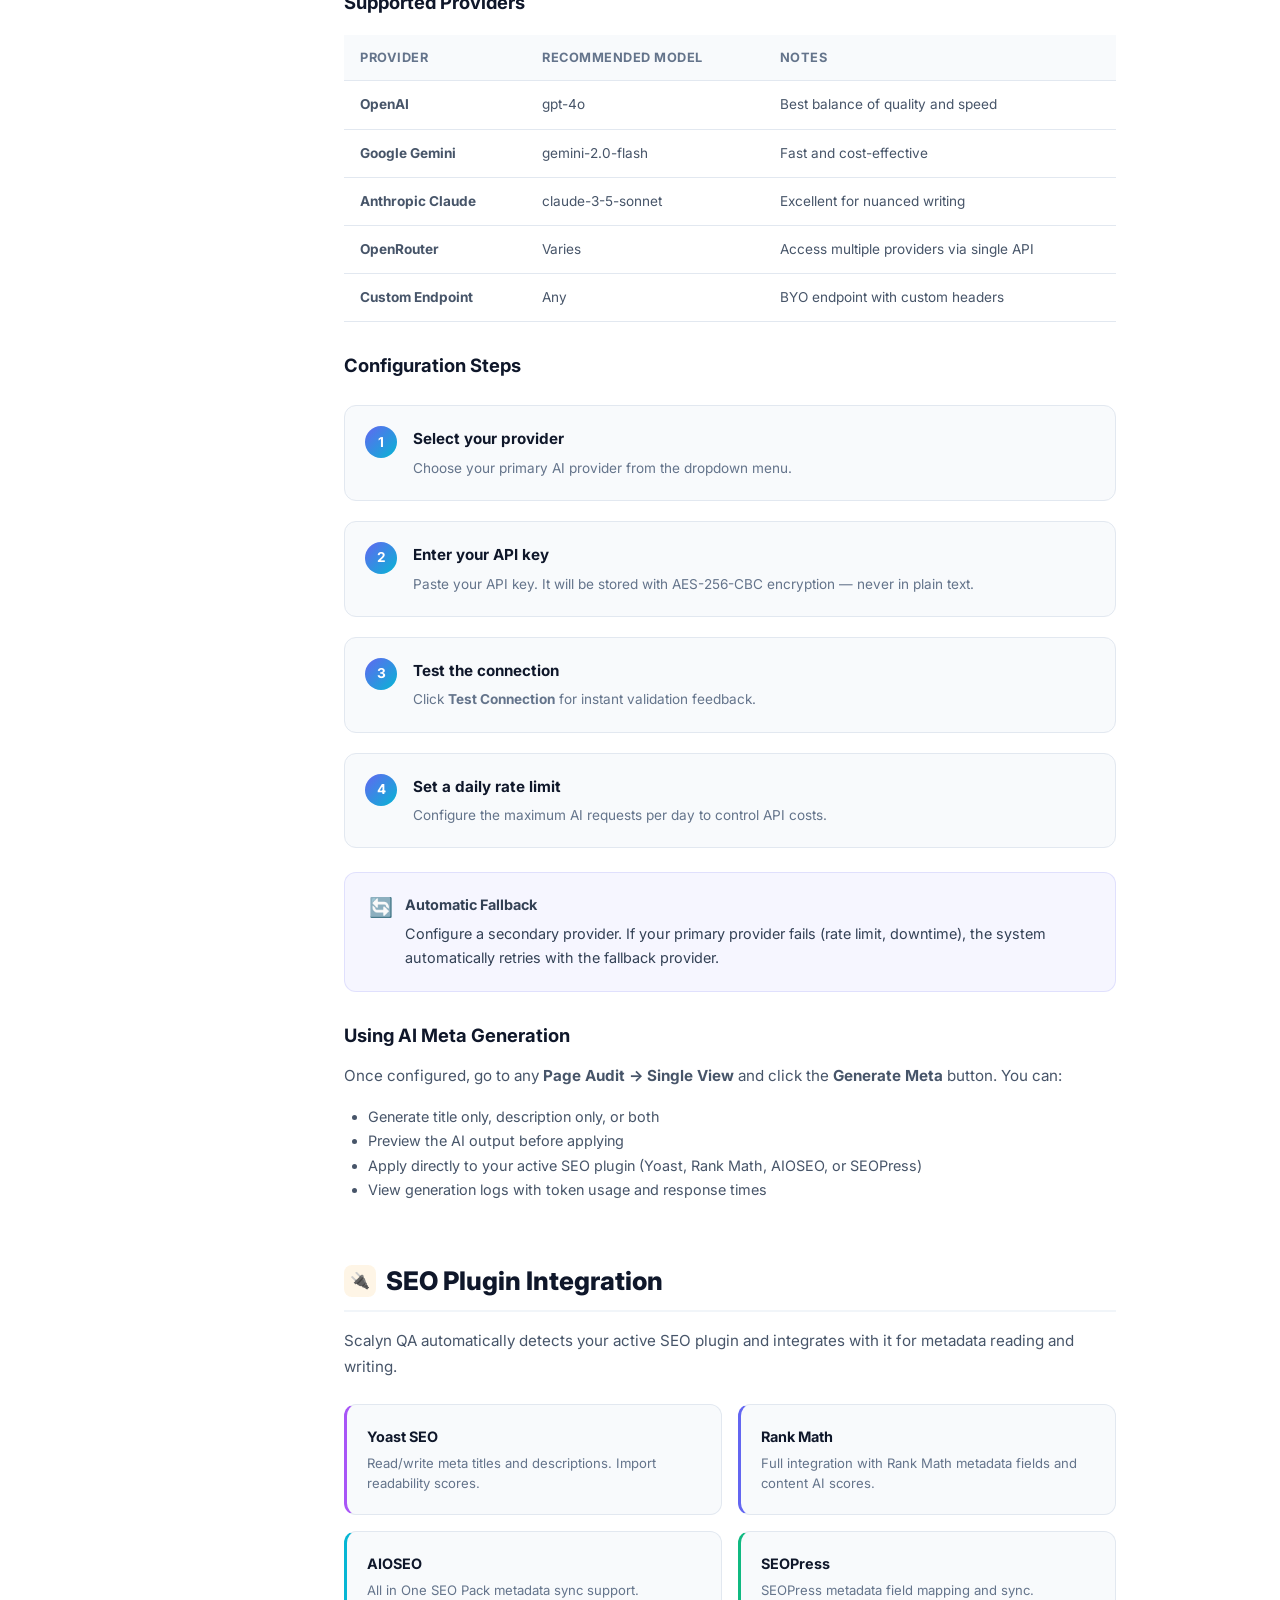
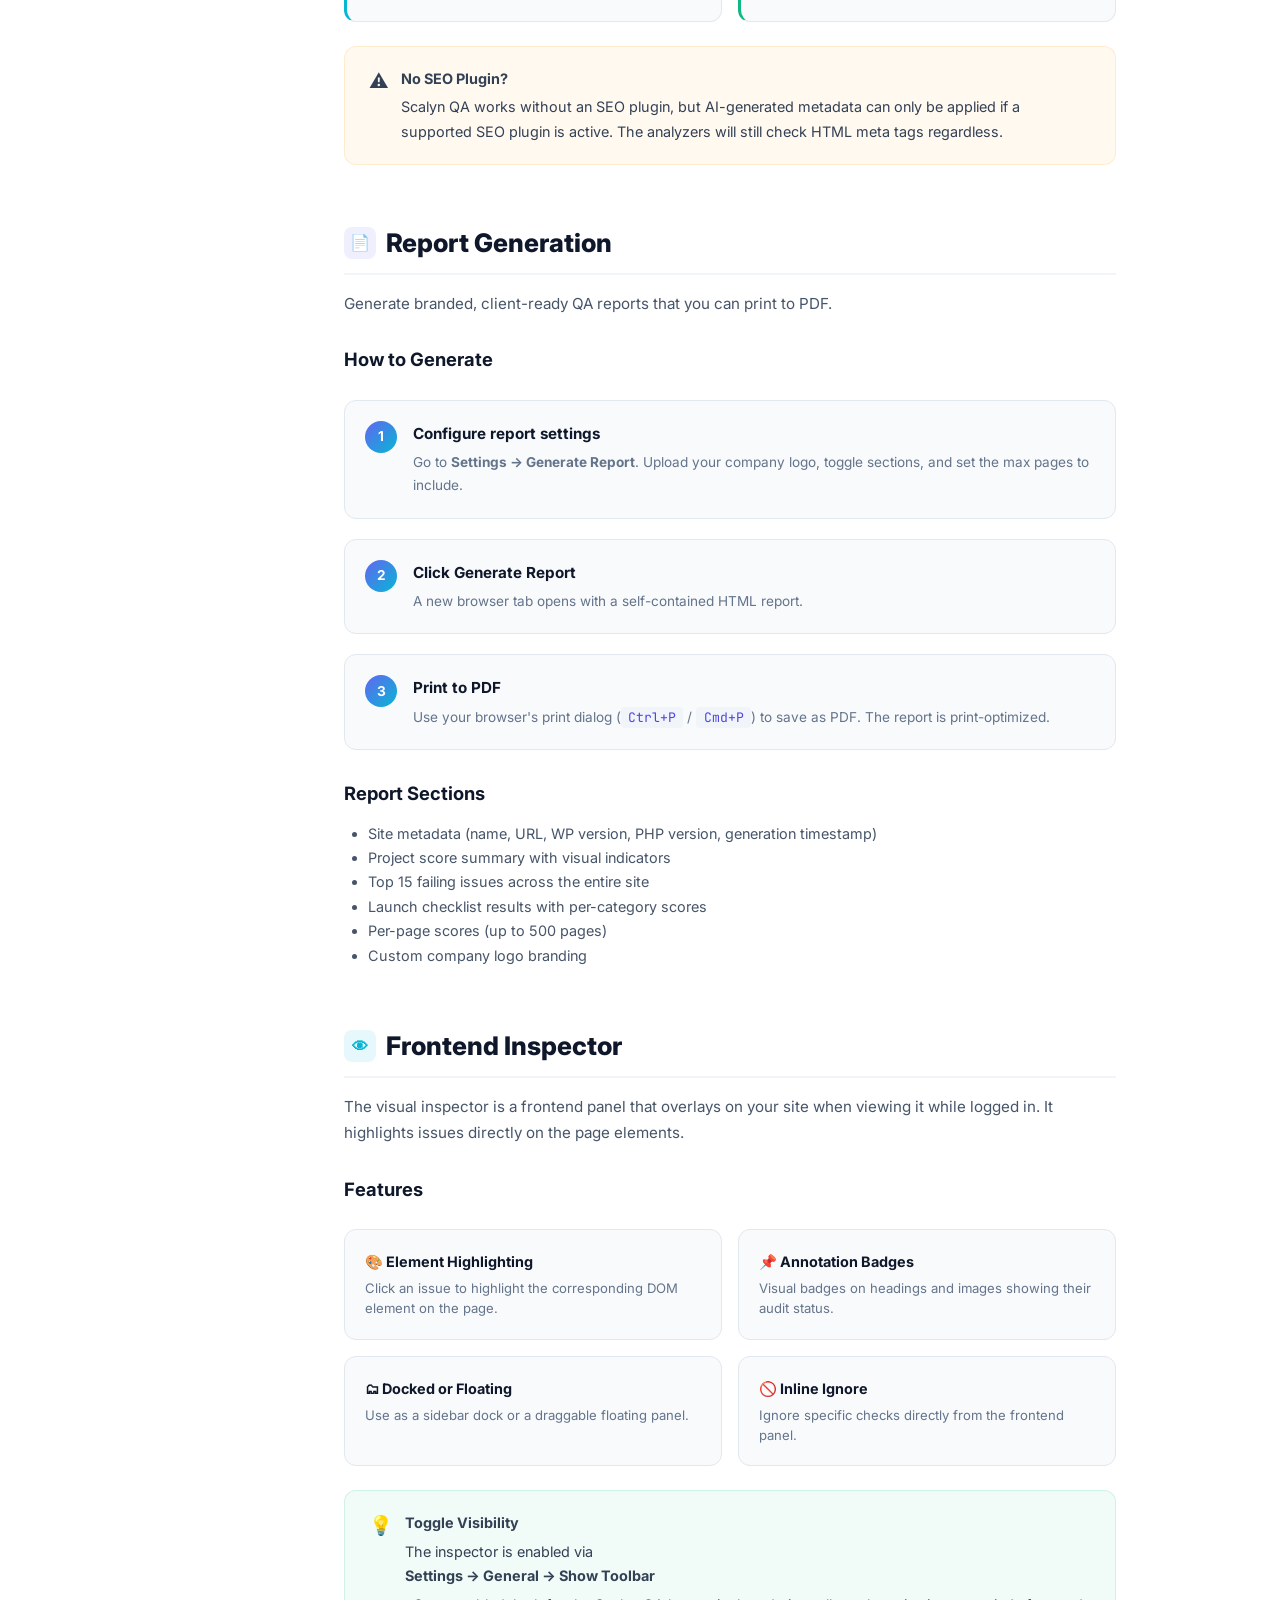
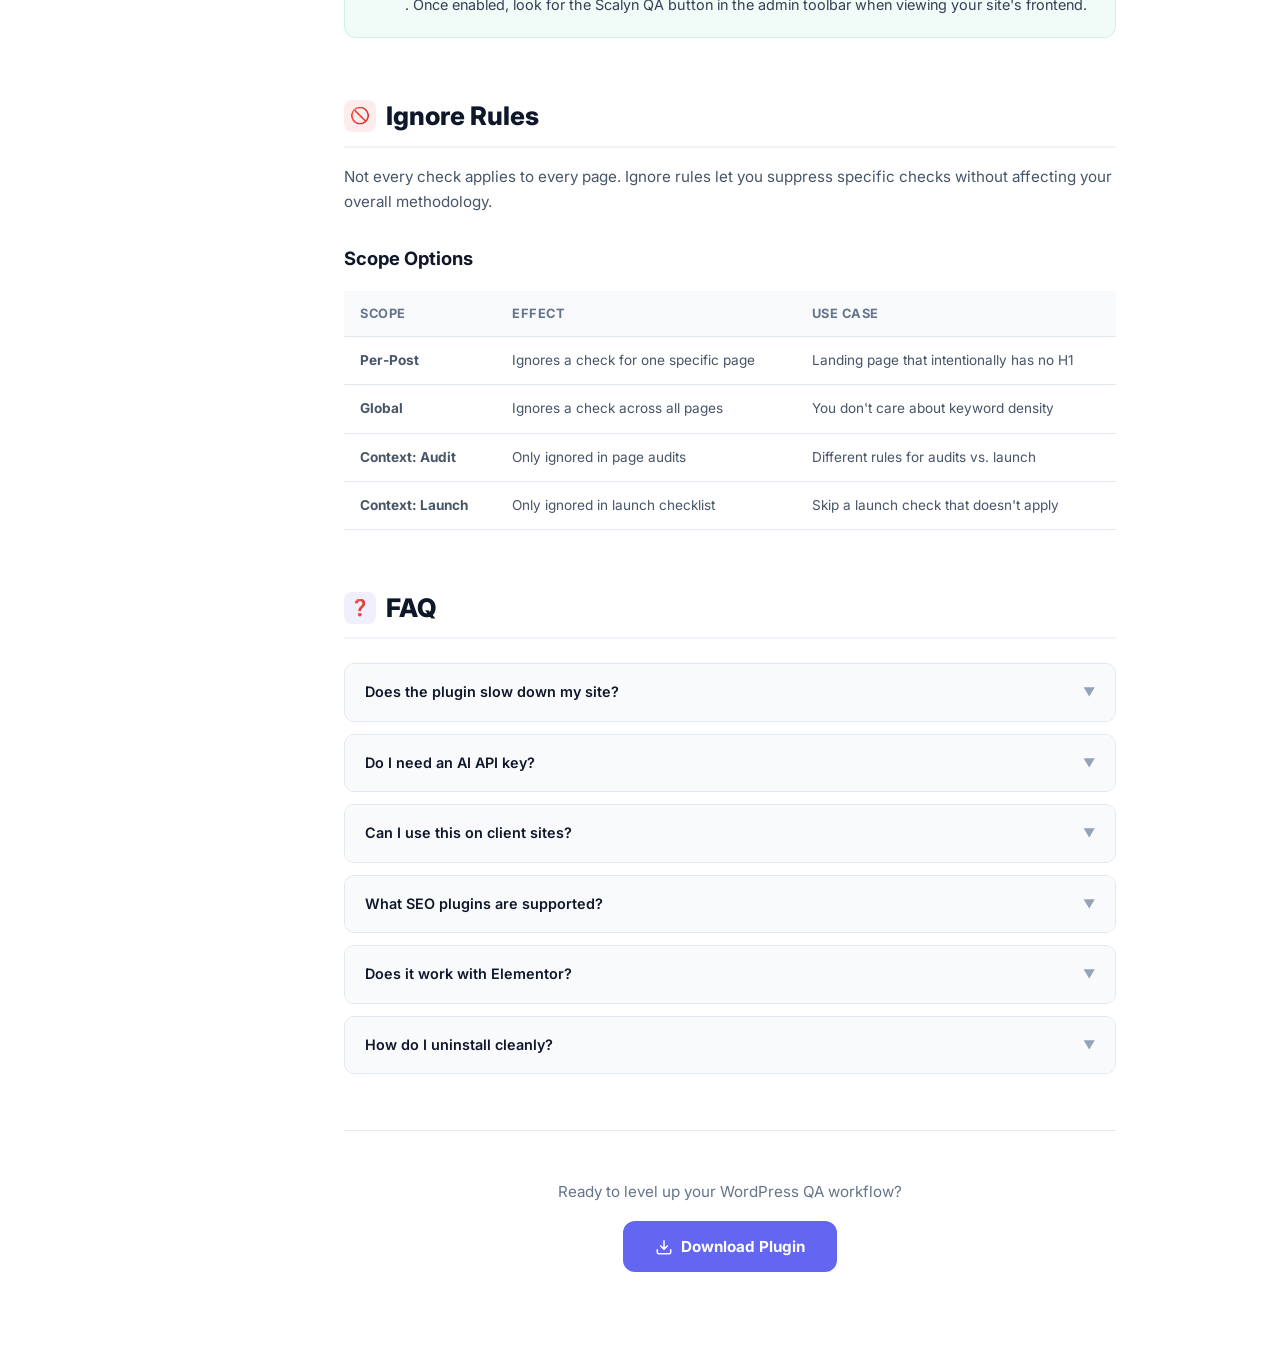
==== commit 59866558: "feat: Remove onboarding dismiss, fix uninstall cleanup, update download links, fix article H2 spacin" ====
--- a/how-to-guide.html
+++ b/how-to-guide.html
@@ -618,9 +618,9 @@
         </a>
         <div class="topbar-links">
             <a href="landing-page.html">Home</a>
-            <a href="https://github.com/toxickim24/scalyn-qa-assistant" class="topbar-github">
-                <svg width="14" height="14" fill="currentColor" viewBox="0 0 16 16"><path d="M8 0C3.58 0 0 3.58 0 8c0 3.54 2.29 6.53 5.47 7.59.4.07.55-.17.55-.38 0-.19-.01-.82-.01-1.49-2.01.37-2.53-.49-2.69-.94-.09-.23-.48-.94-.82-1.13-.28-.15-.68-.52-.01-.53.63-.01 1.08.58 1.23.82.72 1.21 1.87.87 2.33.66.07-.52.28-.87.51-1.07-1.78-.2-3.64-.89-3.64-3.95 0-.87.31-1.59.82-2.15-.08-.2-.36-1.02.08-2.12 0 0 .67-.21 2.2.82.64-.18 1.32-.27 2-.27.68 0 1.36.09 2 .27 1.53-1.04 2.2-.82 2.2-.82.44 1.1.16 1.92.08 2.12.51.56.82 1.27.82 2.15 0 3.07-1.87 3.75-3.65 3.95.29.25.54.73.54 1.48 0 1.07-.01 1.93-.01 2.2 0 .21.15.46.55.38A8.013 8.013 0 0016 8c0-4.42-3.58-8-8-8z"/></svg>
-                GitHub
+            <a href="https://drive.google.com/drive/folders/1VcSwGnCn_WPCgoGJRqeQIPtGVFvQLYNf?usp=sharing" class="topbar-github" target="_blank">
+                <svg width="14" height="14" fill="none" stroke="currentColor" stroke-width="2" viewBox="0 0 24 24"><path d="M21 15v4a2 2 0 01-2 2H5a2 2 0 01-2-2v-4m4-5l5 5 5-5m-5 5V3"/></svg>
+                Download
             </a>
         </div>
     </div>
@@ -678,7 +678,7 @@
             <p>Everything you need to install, configure, and get the most out of the Scalyn QA Assistant plugin for WordPress.</p>
             <div class="guide-meta">
                 <span>&#x1F4D6; ~15 min read</span>
-                <span>&#x1F3F7; v1.4.6</span>
+                <span>&#x1F3F7; v1.4.7</span>
                 <span>&#x1F4C5; Updated June 2026</span>
             </div>
         </div>
@@ -686,14 +686,13 @@
         <!-- ━━━ Installation ━━━ -->
         <section class="content-section" id="installation">
             <h2><span class="section-icon icon-purple" style="background:rgba(99,102,241,0.1);color:var(--primary);">&#x1F4E5;</span> Installation</h2>
-            <p>Scalyn QA Assistant can be installed like any WordPress plugin. Choose the method that works best for you.</p>
-
-            <h3>Method 1: Upload via WordPress Admin</h3>
+            <p>Scalyn QA Assistant can be installed like any WordPress plugin. No technical knowledge required.</p>
+
             <div class="steps-list">
                 <div class="step-item">
                     <div class="step-item-content">
-                        <h4>Download the latest release</h4>
-                        <p>Grab the <code>.zip</code> file from the <a href="https://github.com/toxickim24/scalyn-qa-assistant/releases">GitHub Releases</a> page.</p>
+                        <h4>Download the plugin</h4>
+                        <p>Download the <code>.zip</code> file from <a href="https://drive.google.com/drive/folders/1VcSwGnCn_WPCgoGJRqeQIPtGVFvQLYNf?usp=sharing" target="_blank">Google Drive</a>.</p>
                     </div>
                 </div>
                 <div class="step-item">
@@ -709,18 +708,12 @@
                     </div>
                 </div>
             </div>
-
-            <h3>Method 2: Manual / Composer</h3>
-            <pre><code><span class="code-label">Terminal</span># Clone directly into wp-content/plugins
-git clone https://github.com/toxickim24/scalyn-qa-assistant.git
-cd scalyn-qa-assistant
-composer install --no-dev</code></pre>
 
             <div class="callout callout-info">
                 <span class="callout-icon">&#x1F4A1;</span>
                 <div class="callout-content">
                     <strong>Auto-Updates</strong>
-                    The plugin includes GitHub-based update detection. Go to <strong>Settings &rarr; Advanced</strong> and configure your GitHub credentials to receive update notifications directly in WordPress.
+                    The plugin includes update detection. Go to <strong>Settings &rarr; Advanced</strong> to configure update notifications directly in WordPress.
                 </div>
             </div>
         </section>
@@ -1366,9 +1359,9 @@
         <!-- Bottom CTA -->
         <div style="text-align:center; padding: 3rem 0 2rem; border-top: 1px solid var(--gray-200); margin-top: 2rem;">
             <p style="color: var(--gray-500); margin-bottom: 1rem; font-size: 0.95rem;">Ready to level up your WordPress QA workflow?</p>
-            <a href="https://github.com/toxickim24/scalyn-qa-assistant" style="display:inline-flex;align-items:center;gap:0.5rem;background:var(--primary);color:var(--white);padding:0.8rem 2rem;border-radius:12px;text-decoration:none;font-weight:700;font-size:0.95rem;transition:all 0.3s;">
-                <svg width="18" height="18" fill="currentColor" viewBox="0 0 16 16"><path d="M8 0C3.58 0 0 3.58 0 8c0 3.54 2.29 6.53 5.47 7.59.4.07.55-.17.55-.38 0-.19-.01-.82-.01-1.49-2.01.37-2.53-.49-2.69-.94-.09-.23-.48-.94-.82-1.13-.28-.15-.68-.52-.01-.53.63-.01 1.08.58 1.23.82.72 1.21 1.87.87 2.33.66.07-.52.28-.87.51-1.07-1.78-.2-3.64-.89-3.64-3.95 0-.87.31-1.59.82-2.15-.08-.2-.36-1.02.08-2.12 0 0 .67-.21 2.2.82.64-.18 1.32-.27 2-.27.68 0 1.36.09 2 .27 1.53-1.04 2.2-.82 2.2-.82.44 1.1.16 1.92.08 2.12.51.56.82 1.27.82 2.15 0 3.07-1.87 3.75-3.65 3.95.29.25.54.73.54 1.48 0 1.07-.01 1.93-.01 2.2 0 .21.15.46.55.38A8.013 8.013 0 0016 8c0-4.42-3.58-8-8-8z"/></svg>
-                Download from GitHub
+            <a href="https://drive.google.com/drive/folders/1VcSwGnCn_WPCgoGJRqeQIPtGVFvQLYNf?usp=sharing" target="_blank" style="display:inline-flex;align-items:center;gap:0.5rem;background:var(--primary);color:var(--white);padding:0.8rem 2rem;border-radius:12px;text-decoration:none;font-weight:700;font-size:0.95rem;transition:all 0.3s;">
+                <svg width="18" height="18" fill="none" stroke="currentColor" stroke-width="2" viewBox="0 0 24 24"><path d="M21 15v4a2 2 0 01-2 2H5a2 2 0 01-2-2v-4m4-5l5 5 5-5m-5 5V3"/></svg>
+                Download Plugin
             </a>
         </div>
     </main>
